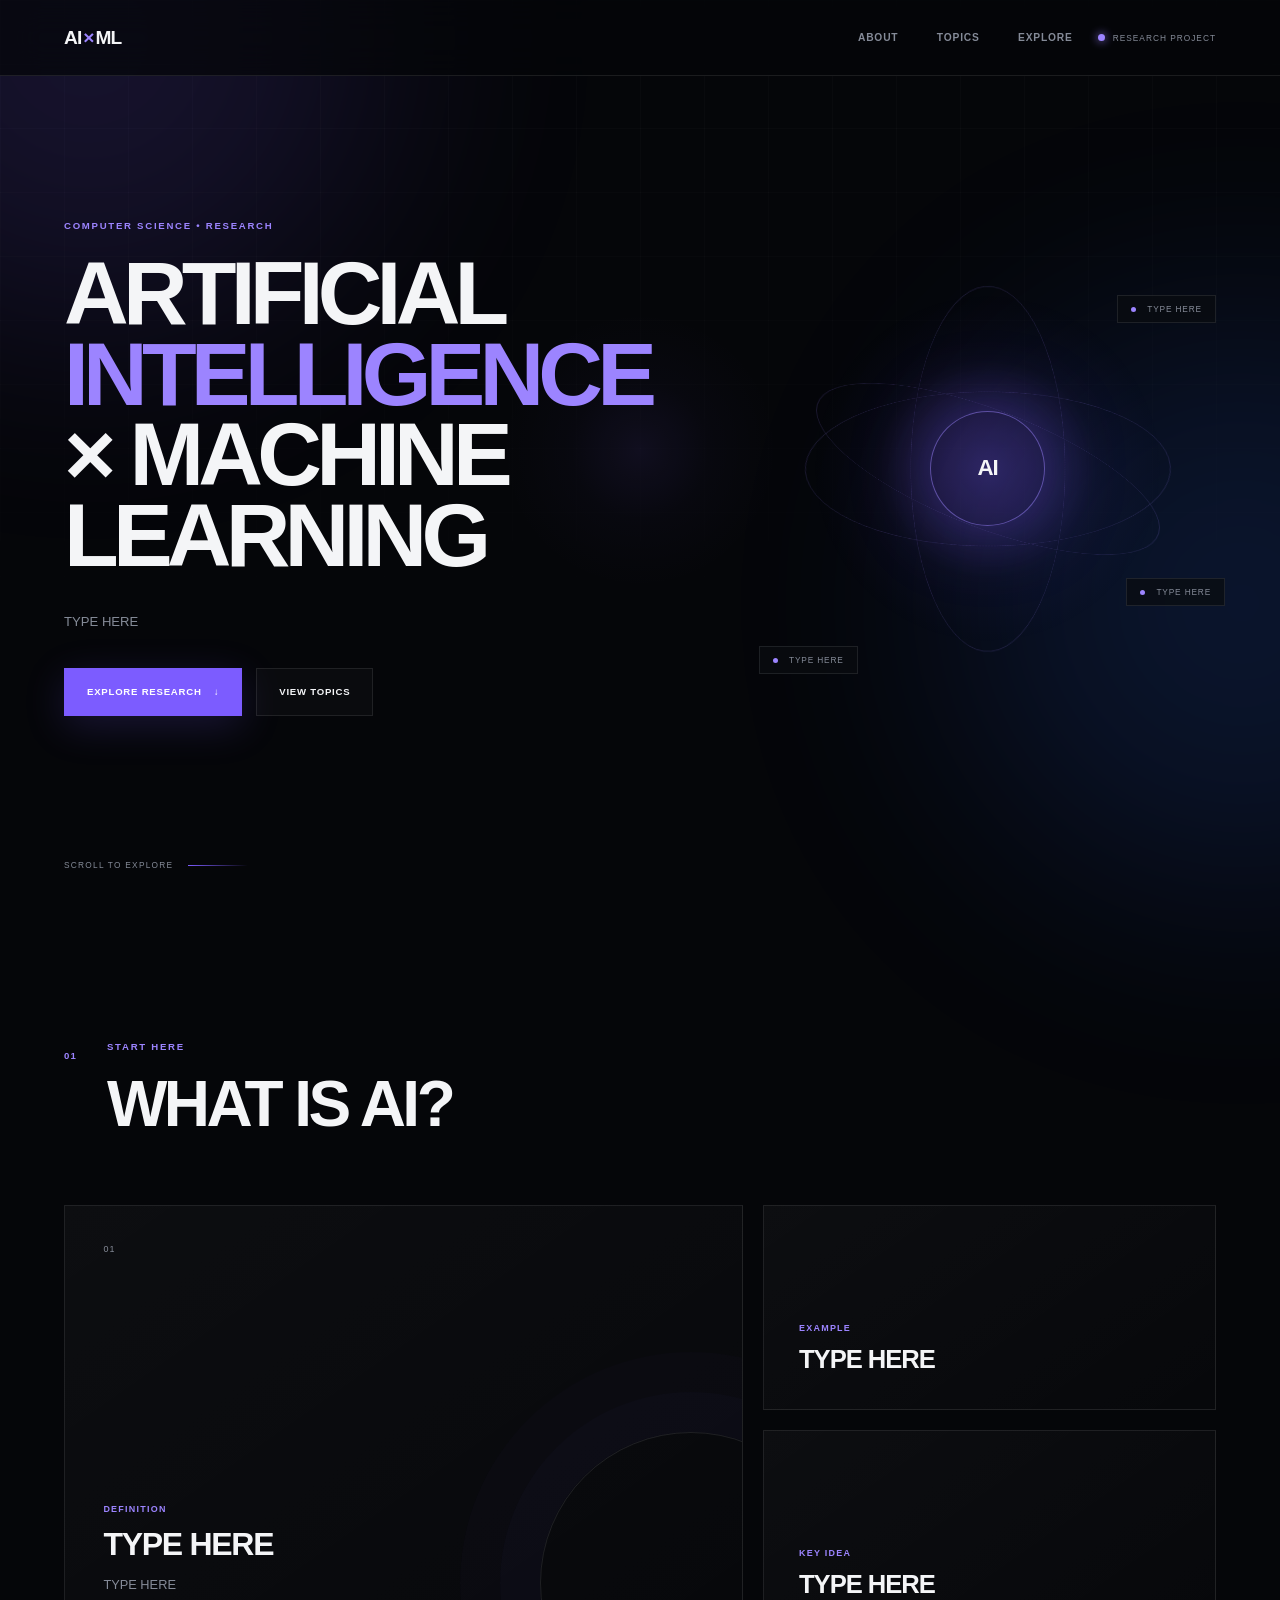
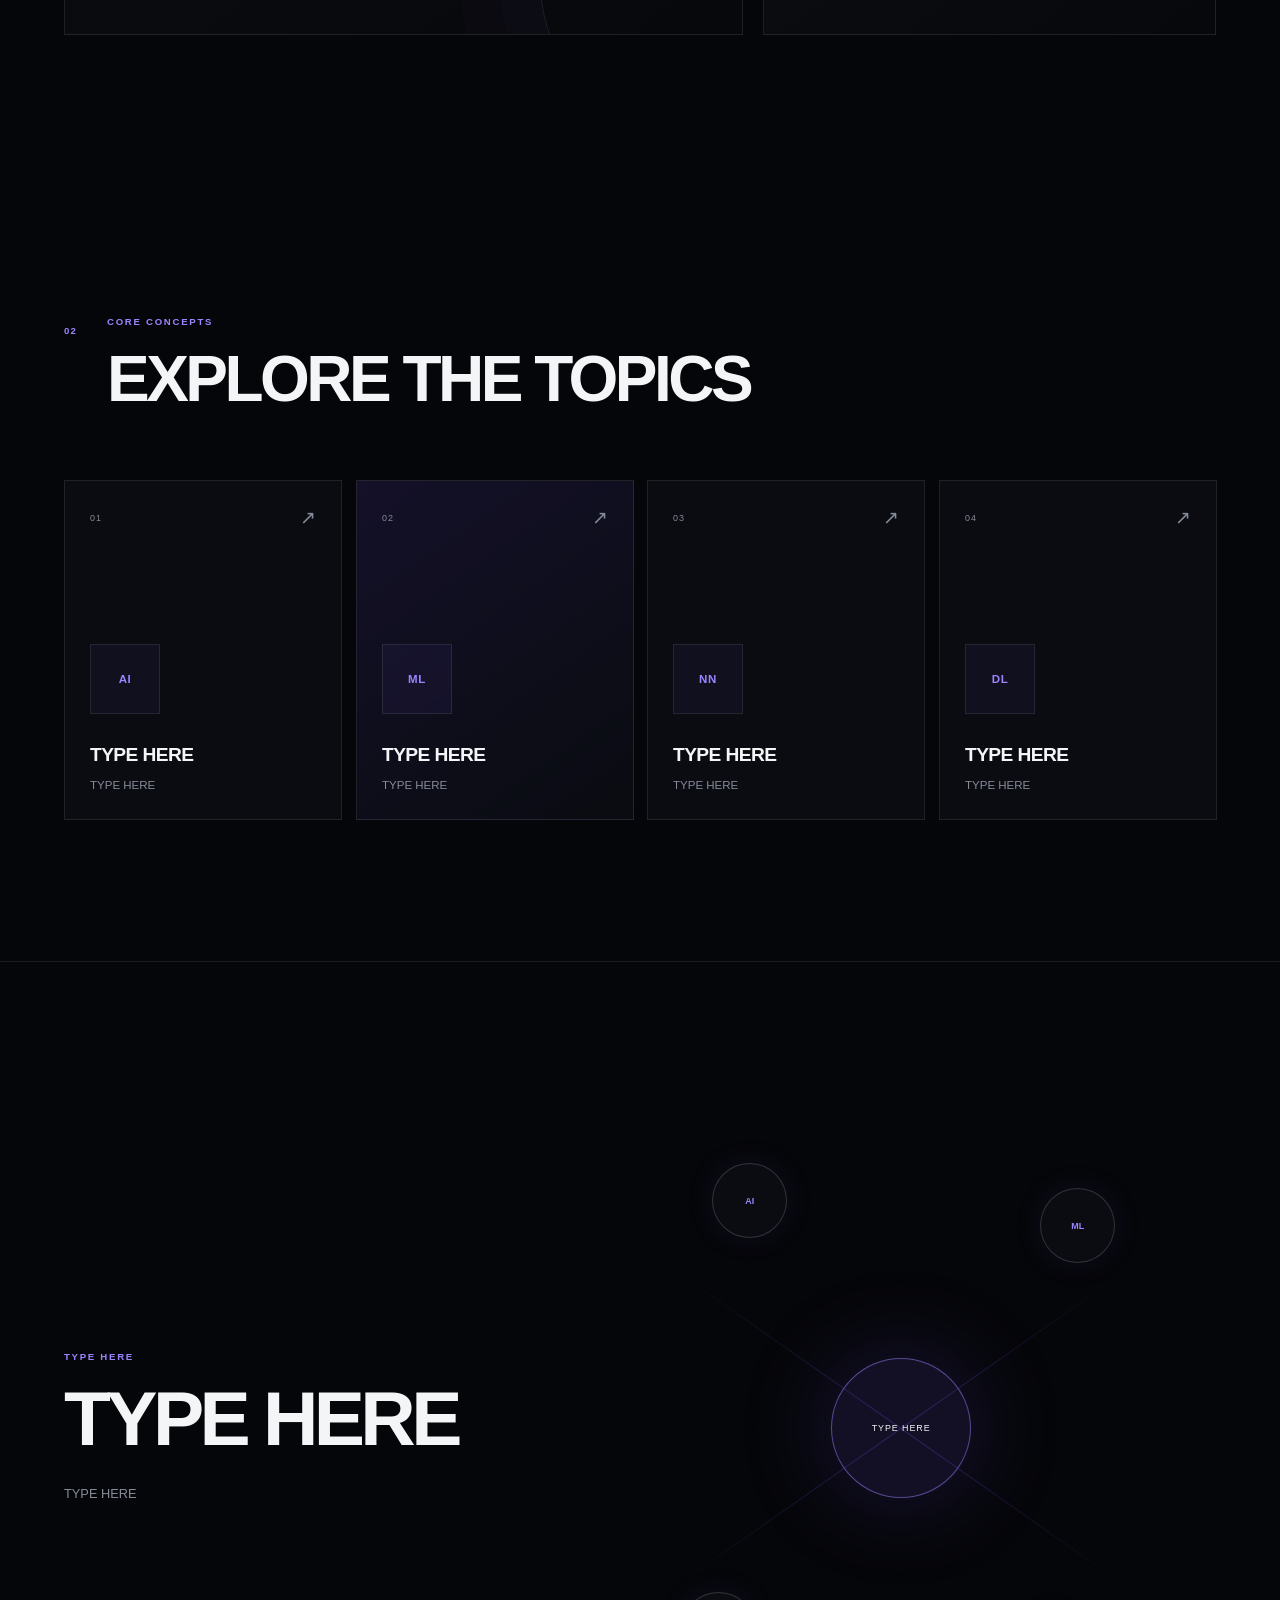
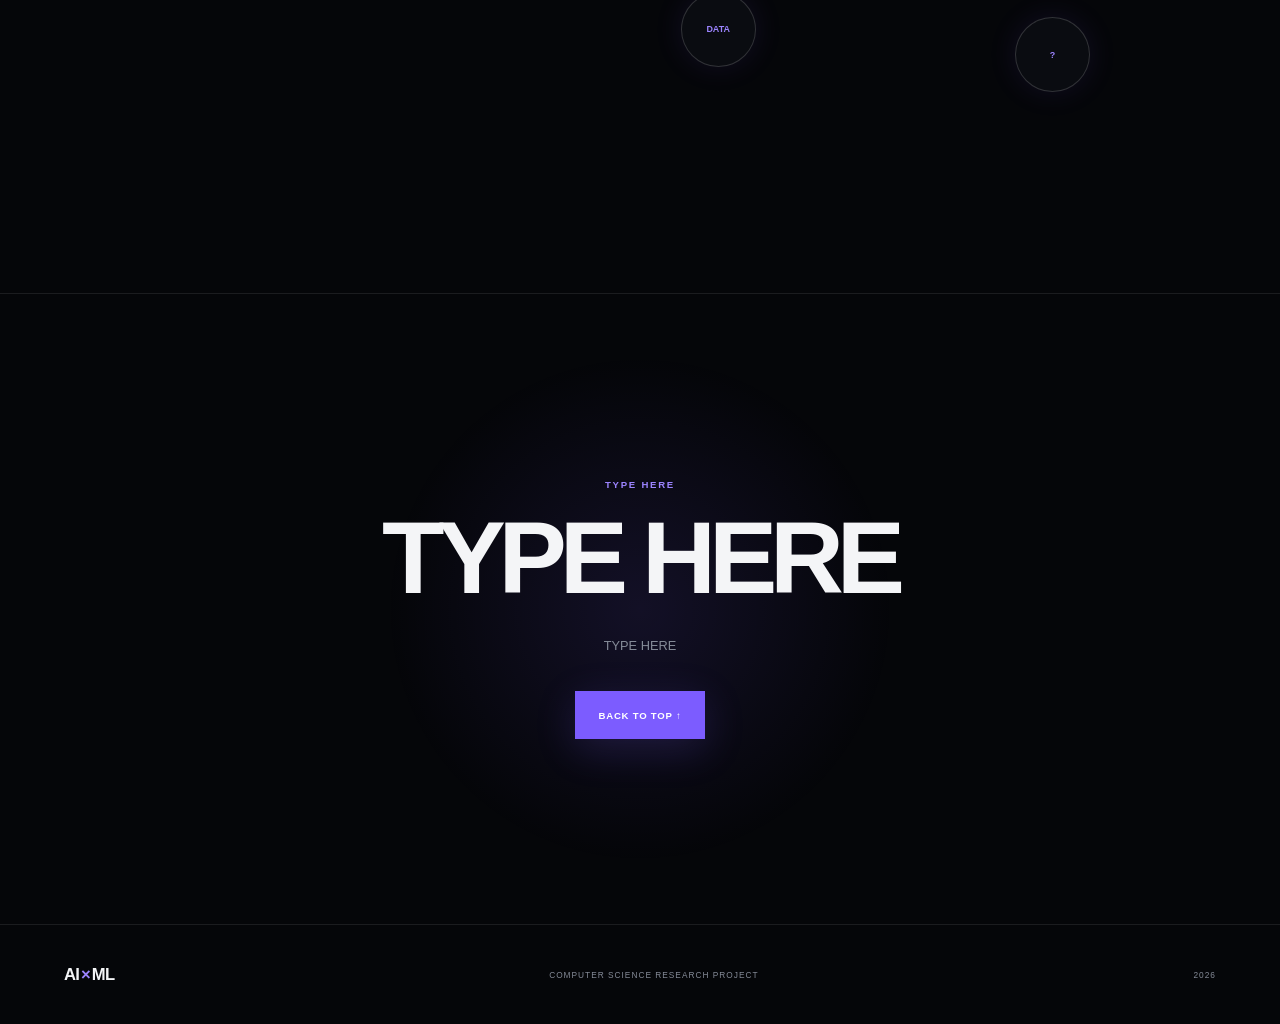
==== index.html @ 5f1a95fa "Initial AI and ML research website" ====
<!DOCTYPE html>
<html lang="en">

<head>

    <meta charset="UTF-8">

    <meta
        name="viewport"
        content="width=device-width, initial-scale=1.0"
    >

    <meta
        name="description"
        content="AI and Machine Learning Research Project"
    >

    <title>AI × Machine Learning</title>

    <link rel="stylesheet" href="css/variables.css">
    <link rel="stylesheet" href="css/base.css">
    <link rel="stylesheet" href="css/layout.css">
    <link rel="stylesheet" href="css/components.css">
    <link rel="stylesheet" href="css/home.css">
    <link rel="stylesheet" href="css/responsive.css">

</head>


<body>

    <!-- =========================
         BACKGROUND
    ========================== -->

    <div class="background-grid"></div>

    <div class="background-glow glow-one"></div>
    <div class="background-glow glow-two"></div>


    <!-- =========================
         NAVIGATION
    ========================== -->

    <header class="navbar">

        <a
            href="#top"
            class="logo"
            aria-label="AI and Machine Learning Research"
        >
            AI<span>×</span>ML
        </a>


        <nav class="nav-links">

            <a href="#about" class="nav-link">
                About
            </a>

            <a href="#topics" class="nav-link">
                Topics
            </a>

            <a href="#explore" class="nav-link">
                Explore
            </a>

        </nav>


        <div class="nav-status">

            <span class="status-dot"></span>

            <span>
                RESEARCH PROJECT
            </span>

        </div>

    </header>



    <main>


        <!-- =========================
             HERO
        ========================== -->

        <section
            class="hero"
            id="top"
        >

            <div class="hero-content">

                <div class="eyebrow">
                    COMPUTER SCIENCE • RESEARCH
                </div>


                <h1>

                    <span>
                        ARTIFICIAL
                    </span>

                    <span class="accent">
                        INTELLIGENCE
                    </span>

                    <span>
                        × MACHINE LEARNING
                    </span>

                </h1>


                <p class="hero-placeholder">
                    TYPE HERE
                </p>


                <div class="hero-actions">

                    <a
                        href="#about"
                        class="button button-primary"
                    >
                        Explore Research
                        <span>↓</span>
                    </a>

                    <a
                        href="#topics"
                        class="button button-secondary"
                    >
                        View Topics
                    </a>

                </div>

            </div>



            <!-- HERO VISUAL -->

            <div class="hero-visual">

                <div class="orb">

                    <div class="orb-ring ring-one"></div>

                    <div class="orb-ring ring-two"></div>

                    <div class="orb-ring ring-three"></div>

                    <div class="orb-core">
                        AI
                    </div>

                </div>


                <div class="floating-label label-one">
                    <span></span>
                    TYPE HERE
                </div>


                <div class="floating-label label-two">
                    <span></span>
                    TYPE HERE
                </div>


                <div class="floating-label label-three">
                    <span></span>
                    TYPE HERE
                </div>

            </div>


            <div class="scroll-indicator">

                <span>
                    SCROLL TO EXPLORE
                </span>

                <div class="scroll-line"></div>

            </div>

        </section>



        <!-- =========================
             ABOUT
        ========================== -->

        <section
            class="section about-section"
            id="about"
        >

            <div class="section-header">

                <div class="section-number">
                    01
                </div>


                <div>

                    <div class="section-eyebrow">
                        START HERE
                    </div>

                    <h2>
                        WHAT IS AI?
                    </h2>

                </div>

            </div>


            <div class="about-grid">

                <div class="large-placeholder-card">

                    <div class="card-number">
                        01
                    </div>


                    <div class="card-content">

                        <div class="card-label">
                            DEFINITION
                        </div>

                        <h3>
                            TYPE HERE
                        </h3>

                        <p>
                            TYPE HERE
                        </p>

                    </div>

                </div>


                <div class="placeholder-stack">

                    <div class="small-placeholder-card">

                        <span class="card-label">
                            EXAMPLE
                        </span>

                        <strong>
                            TYPE HERE
                        </strong>

                    </div>


                    <div class="small-placeholder-card">

                        <span class="card-label">
                            KEY IDEA
                        </span>

                        <strong>
                            TYPE HERE
                        </strong>

                    </div>

                </div>

            </div>

        </section>



        <!-- =========================
             TOPICS
        ========================== -->

        <section
            class="section topics-section"
            id="topics"
        >

            <div class="section-header">

                <div class="section-number">
                    02
                </div>


                <div>

                    <div class="section-eyebrow">
                        CORE CONCEPTS
                    </div>

                    <h2>
                        EXPLORE THE TOPICS
                    </h2>

                </div>

            </div>


            <div class="topic-grid">


                <a
                    href="#"
                    class="topic-card"
                >

                    <div class="topic-top">

                        <span class="topic-number">
                            01
                        </span>

                        <span class="topic-arrow">
                            ↗
                        </span>

                    </div>


                    <div class="topic-icon">
                        AI
                    </div>


                    <h3>
                        TYPE HERE
                    </h3>


                    <p>
                        TYPE HERE
                    </p>

                </a>



                <a
                    href="#"
                    class="topic-card featured"
                >

                    <div class="topic-top">

                        <span class="topic-number">
                            02
                        </span>

                        <span class="topic-arrow">
                            ↗
                        </span>

                    </div>


                    <div class="topic-icon">
                        ML
                    </div>


                    <h3>
                        TYPE HERE
                    </h3>


                    <p>
                        TYPE HERE
                    </p>

                </a>



                <a
                    href="#"
                    class="topic-card"
                >

                    <div class="topic-top">

                        <span class="topic-number">
                            03
                        </span>

                        <span class="topic-arrow">
                            ↗
                        </span>

                    </div>


                    <div class="topic-icon">
                        NN
                    </div>


                    <h3>
                        TYPE HERE
                    </h3>


                    <p>
                        TYPE HERE
                    </p>

                </a>



                <a
                    href="#"
                    class="topic-card"
                >

                    <div class="topic-top">

                        <span class="topic-number">
                            04
                        </span>

                        <span class="topic-arrow">
                            ↗
                        </span>

                    </div>


                    <div class="topic-icon">
                        DL
                    </div>


                    <h3>
                        TYPE HERE
                    </h3>


                    <p>
                        TYPE HERE
                    </p>

                </a>


            </div>

        </section>



        <!-- =========================
             VISUAL SECTION
        ========================== -->

        <section
            class="visual-section"
            id="explore"
        >

            <div class="visual-container">

                <div class="visual-text">

                    <div class="section-eyebrow">
                        TYPE HERE
                    </div>


                    <h2>
                        TYPE HERE
                    </h2>


                    <p>
                        TYPE HERE
                    </p>

                </div>


                <div class="visual-network">

                    <div class="network-line line-a"></div>

                    <div class="network-line line-b"></div>

                    <div class="network-line line-c"></div>

                    <div class="network-line line-d"></div>


                    <div class="network-node node-a">
                        AI
                    </div>


                    <div class="network-node node-b">
                        ML
                    </div>


                    <div class="network-node node-c">
                        DATA
                    </div>


                    <div class="network-node node-d">
                        ?
                    </div>


                    <div class="network-center">

                        <span>
                            TYPE HERE
                        </span>

                    </div>

                </div>

            </div>

        </section>



        <!-- =========================
             FINAL SECTION
        ========================== -->

        <section class="final-section">

            <div class="final-content">

                <div class="section-eyebrow">
                    TYPE HERE
                </div>


                <h2>
                    TYPE HERE
                </h2>


                <p>
                    TYPE HERE
                </p>


                <a
                    href="#top"
                    class="button button-primary"
                >
                    Back to Top ↑
                </a>

            </div>

        </section>


    </main>



    <!-- =========================
         FOOTER
    ========================== -->

    <footer class="footer">

        <div class="footer-logo">
            AI<span>×</span>ML
        </div>


        <div class="footer-text">
            COMPUTER SCIENCE RESEARCH PROJECT
        </div>


        <div class="footer-year">
            2026
        </div>

    </footer>



    <script src="js/script.js"></script>

</body>

</html>
---- css/variables.css ----
/* =========================================
   VARIABLES
========================================= */

:root {

    /* Colors */

    --background: #050609;

    --surface: #0a0c11;

    --surface-light: #10131a;

    --border: rgba(255, 255, 255, 0.09);

    --border-bright: rgba(255, 255, 255, 0.16);

    --text: #f4f5f7;

    --text-muted: #858b98;

    --accent: #7c5cff;

    --accent-light: #9c84ff;


    /* Layout */

    --max-width: 1400px;

    --page-padding:
        clamp(20px, 5vw, 80px);

    --section-padding:
        clamp(90px, 11vw, 170px);
}
---- css/base.css ----
/* =========================================
   RESET
========================================= */

* {
    margin: 0;
    padding: 0;
    box-sizing: border-box;
}


html {
    scroll-behavior: smooth;
}


body {
    min-width: 280px;

    font-family:
        Inter,
        -apple-system,
        BlinkMacSystemFont,
        "Segoe UI",
        sans-serif;

    background: var(--background);

    color: var(--text);

    overflow-x: hidden;

    -webkit-font-smoothing: antialiased;

    text-rendering: optimizeLegibility;
}


a {
    color: inherit;

    text-decoration: none;
}


img,
svg {
    display: block;

    max-width: 100%;
}


button,
a {
    -webkit-tap-highlight-color: transparent;
}
---- css/layout.css ----
/* =========================================
   BACKGROUND
========================================= */

.background-grid {

    position: fixed;

    inset: 0;

    z-index: -5;

    pointer-events: none;

    background-image:
        linear-gradient(
            rgba(255, 255, 255, 0.025) 1px,
            transparent 1px
        ),
        linear-gradient(
            90deg,
            rgba(255, 255, 255, 0.025) 1px,
            transparent 1px
        );

    background-size:
        clamp(45px, 5vw, 70px)
        clamp(45px, 5vw, 70px);

    mask-image:
        linear-gradient(
            to bottom,
            black 0%,
            transparent 80%
        );
}


.background-glow {

    position: fixed;

    width:
        clamp(300px, 45vw, 650px);

    height:
        clamp(300px, 45vw, 650px);

    border-radius: 50%;

    filter:
        blur(
            clamp(80px, 10vw, 140px)
        );

    opacity: 0.15;

    pointer-events: none;

    z-index: -4;
}


.glow-one {

    top: -250px;

    left: -200px;

    background: var(--accent);
}


.glow-two {

    right: -250px;

    top: 35%;

    background: #2d6cff;
}



/* =========================================
   NAVIGATION
========================================= */

.navbar {

    position: fixed;

    top: 0;

    left: 0;

    right: 0;

    min-height: 76px;

    padding:
        12px var(--page-padding);

    display: flex;

    align-items: center;

    gap: 25px;

    z-index: 100;

    border-bottom:
        1px solid var(--border);

    background:
        rgba(5, 6, 9, 0.72);

    backdrop-filter: blur(18px);

    -webkit-backdrop-filter: blur(18px);
}


.logo {

    flex-shrink: 0;

    font-size:
        clamp(1rem, 1.5vw, 1.25rem);

    font-weight: 800;

    letter-spacing: -0.05em;
}


.logo span {

    color: var(--accent-light);

    margin: 0 2px;
}


.nav-links {

    display: flex;

    align-items: center;

    gap:
        clamp(18px, 3vw, 40px);

    margin-left: auto;
}


.nav-status {

    flex-shrink: 0;

    display: flex;

    align-items: center;

    gap: 8px;

    color: var(--text-muted);

    font-size:
        clamp(0.48rem, 0.65vw, 0.65rem);

    letter-spacing: 0.12em;

    white-space: nowrap;
}


.status-dot {

    width: 7px;

    height: 7px;

    flex-shrink: 0;

    border-radius: 50%;

    background: var(--accent-light);

    box-shadow:
        0 0 10px var(--accent-light);
}



/* =========================================
   GENERAL SECTIONS
========================================= */

.section {

    width: min(
        100%,
        var(--max-width)
    );

    margin: 0 auto;

    padding:
        var(--section-padding)
        var(--page-padding);
}


.section-header {

    display: flex;

    align-items: flex-start;

    gap:
        clamp(18px, 2.5vw, 30px);

    margin-bottom:
        clamp(45px, 6vw, 70px);
}


.section-number {

    flex-shrink: 0;

    color: var(--accent-light);

    font-size:
        clamp(0.55rem, 0.75vw, 0.7rem);

    font-weight: 700;

    letter-spacing: 0.12em;

    padding-top: 9px;
}



/* =========================================
   ABOUT LAYOUT
========================================= */

.about-grid {

    display: grid;

    grid-template-columns:
        minmax(0, 1.5fr)
        minmax(0, 1fr);

    gap: 20px;
}


.placeholder-stack {

    display: flex;

    flex-direction: column;

    gap: 20px;
}



/* =========================================
   TOPIC GRID
========================================= */

.topic-grid {

    display: grid;

    grid-template-columns:
        repeat(
            auto-fit,
            minmax(
                min(100%, 240px),
                1fr
            )
        );

    gap: 14px;
}



/* =========================================
   VISUAL SECTION LAYOUT
========================================= */

.visual-section {

    padding:
        var(--section-padding)
        var(--page-padding);

    border-top:
        1px solid var(--border);

    border-bottom:
        1px solid var(--border);

    overflow: hidden;
}


.visual-container {

    width: min(
        100%,
        var(--max-width)
    );

    min-height:
        clamp(500px, 55vw, 650px);

    margin: 0 auto;

    display: grid;

    grid-template-columns:
        minmax(0, 0.8fr)
        minmax(0, 1.2fr);

    align-items: center;

    gap:
        clamp(50px, 8vw, 120px);
}


.visual-network {

    position: relative;

    width: min(
        100%,
        650px
    );

    aspect-ratio: 1 / 1;

    margin: auto;
}



/* =========================================
   FOOTER
========================================= */

.footer {

    min-height: 100px;

    padding:
        30px var(--page-padding);

    border-top:
        1px solid var(--border);

    display: flex;

    align-items: center;

    justify-content: space-between;

    gap: 20px;
}
---- css/components.css ----
/* =========================================
   NAVIGATION LINKS
========================================= */

.nav-link {

    position: relative;

    padding: 10px 0;

    color: var(--text-muted);

    font-size:
        clamp(0.62rem, 0.8vw, 0.78rem);

    font-weight: 600;

    letter-spacing: 0.08em;

    text-transform: uppercase;

    white-space: nowrap;

    transition:
        color 0.25s ease;
}


.nav-link::after {

    content: "";

    position: absolute;

    left: 0;

    bottom: 2px;

    width: 0;

    height: 1px;

    background: var(--accent-light);

    transition:
        width 0.25s ease;
}


.nav-link:hover {

    color: var(--text);
}


.nav-link:hover::after {

    width: 100%;
}



/* =========================================
   BUTTONS
========================================= */

.button {

    min-height: 48px;

    display: inline-flex;

    align-items: center;

    justify-content: center;

    gap: 12px;

    padding:
        10px
        clamp(16px, 2vw, 22px);

    border:
        1px solid var(--border);

    font-size:
        clamp(0.6rem, 0.75vw, 0.72rem);

    font-weight: 700;

    letter-spacing: 0.08em;

    text-transform: uppercase;

    transition:
        transform 0.25s ease,
        border-color 0.25s ease,
        background 0.25s ease;
}


.button:hover {

    transform: translateY(-3px);

    border-color:
        var(--border-bright);
}


.button-primary {

    background: var(--accent);

    border-color: var(--accent);

    color: white;

    box-shadow:
        0 10px 40px
        rgba(124, 92, 255, 0.18);
}


.button-primary:hover {

    background: var(--accent-light);

    border-color: var(--accent-light);
}


.button-secondary {

    background:
        rgba(255, 255, 255, 0.025);

    color: var(--text);
}



/* =========================================
   SECTION HEADERS
========================================= */

.eyebrow,
.section-eyebrow {

    color: var(--accent-light);

    font-size:
        clamp(0.52rem, 0.75vw, 0.68rem);

    font-weight: 700;

    letter-spacing: 0.18em;

    text-transform: uppercase;

    margin-bottom:
        clamp(16px, 2vw, 22px);
}


.section-header h2 {

    font-size:
        clamp(
            2.1rem,
            5vw,
            5rem
        );

    line-height: 0.95;

    letter-spacing: -0.055em;

    overflow-wrap: anywhere;
}



/* =========================================
   ABOUT CARDS
========================================= */

.large-placeholder-card,
.small-placeholder-card {

    position: relative;

    border:
        1px solid var(--border);

    background:
        linear-gradient(
            145deg,
            rgba(255, 255, 255, 0.035),
            rgba(255, 255, 255, 0.012)
        );

    overflow: hidden;
}


.large-placeholder-card {

    min-height:
        clamp(350px, 35vw, 430px);

    padding:
        clamp(25px, 3vw, 40px);
}


.large-placeholder-card::before {

    content: "";

    position: absolute;

    width:
        clamp(200px, 25vw, 300px);

    height:
        clamp(200px, 25vw, 300px);

    right: -100px;

    bottom: -100px;

    border-radius: 50%;

    border:
        1px solid var(--border);

    box-shadow:
        0 0 0 40px
        rgba(124, 92, 255, 0.02),

        0 0 0 80px
        rgba(124, 92, 255, 0.015);
}


.card-number {

    color: var(--text-muted);

    font-size:
        clamp(0.55rem, 0.7vw, 0.65rem);

    letter-spacing: 0.12em;
}


.card-content {

    position: absolute;

    left:
        clamp(25px, 3vw, 40px);

    right:
        clamp(25px, 3vw, 40px);

    bottom:
        clamp(25px, 3vw, 40px);

    max-width: 500px;
}


.card-label {

    display: block;

    color: var(--accent-light);

    font-size:
        clamp(0.52rem, 0.7vw, 0.62rem);

    font-weight: 700;

    letter-spacing: 0.14em;

    margin-bottom: 12px;
}


.card-content h3 {

    font-size:
        clamp(1.7rem, 2.5vw, 2.3rem);

    letter-spacing: -0.04em;

    margin-bottom: 12px;

    overflow-wrap: anywhere;
}


.card-content p {

    color: var(--text-muted);

    line-height: 1.6;

    font-size:
        clamp(0.8rem, 1vw, 1rem);
}


.small-placeholder-card {

    flex: 1;

    min-height: 170px;

    padding:
        clamp(25px, 3vw, 35px);

    display: flex;

    flex-direction: column;

    justify-content: flex-end;

    transition:
        transform 0.3s ease,
        border-color 0.3s ease;
}


.small-placeholder-card:hover {

    transform: translateX(6px);

    border-color:
        rgba(156, 132, 255, 0.35);
}


.small-placeholder-card strong {

    font-size:
        clamp(1.35rem, 2vw, 1.7rem);

    letter-spacing: -0.04em;

    overflow-wrap: anywhere;
}



/* =========================================
   TOPIC CARDS
========================================= */

.topic-card {

    position: relative;

    min-height:
        clamp(280px, 30vw, 340px);

    padding:
        clamp(20px, 2vw, 25px);

    display: flex;

    flex-direction: column;

    border:
        1px solid var(--border);

    background: var(--surface);

    overflow: hidden;

    transition:
        transform 0.35s ease,
        border-color 0.35s ease,
        background 0.35s ease;
}


.topic-card:hover {

    transform: translateY(-8px);

    border-color:
        rgba(156, 132, 255, 0.4);

    background: var(--surface-light);
}


.topic-card.featured {

    background:
        linear-gradient(
            145deg,
            rgba(124, 92, 255, 0.13),
            rgba(10, 12, 17, 1)
        );
}


.topic-top {

    display: flex;

    align-items: center;

    justify-content: space-between;
}


.topic-number {

    color: var(--text-muted);

    font-size:
        clamp(0.52rem, 0.7vw, 0.62rem);

    letter-spacing: 0.1em;
}


.topic-arrow {

    font-size: 1.2rem;

    color: var(--text-muted);

    transition:
        transform 0.3s ease,
        color 0.3s ease;
}


.topic-card:hover .topic-arrow {

    transform:
        translate(4px, -4px);

    color: var(--accent-light);
}


.topic-icon {

    margin-top: auto;

    margin-bottom: 30px;

    width:
        clamp(60px, 6vw, 70px);

    height:
        clamp(60px, 6vw, 70px);

    display: flex;

    align-items: center;

    justify-content: center;

    border:
        1px solid var(--border);

    color: var(--accent-light);

    font-size:
        clamp(0.7rem, 0.9vw, 0.8rem);

    font-weight: 800;

    letter-spacing: 0.05em;

    background:
        rgba(124, 92, 255, 0.06);
}


.topic-card h3 {

    font-size:
        clamp(1.15rem, 1.5vw, 1.35rem);

    letter-spacing: -0.03em;

    margin-bottom: 10px;

    overflow-wrap: anywhere;
}


.topic-card p {

    color: var(--text-muted);

    font-size:
        clamp(0.72rem, 0.9vw, 0.82rem);

    line-height: 1.6;
}



/* =========================================
   FLOATING LABELS
========================================= */

.floating-label {

    position: absolute;

    max-width: 45%;

    padding:
        8px
        clamp(9px, 1.3vw, 13px);

    border:
        1px solid var(--border);

    background:
        rgba(10, 12, 17, 0.75);

    backdrop-filter: blur(10px);

    -webkit-backdrop-filter: blur(10px);

    color: var(--text-muted);

    font-size:
        clamp(0.42rem, 0.65vw, 0.6rem);

    letter-spacing: 0.1em;

    white-space: nowrap;

    overflow: hidden;

    text-overflow: ellipsis;
}


.floating-label span {

    display: inline-block;

    width: 5px;

    height: 5px;

    margin-right: 8px;

    border-radius: 50%;

    background: var(--accent-light);
}



/* =========================================
   FOOTER COMPONENTS
========================================= */

.footer-logo {

    flex-shrink: 0;

    font-size:
        clamp(0.95rem, 1.3vw, 1.1rem);

    font-weight: 800;

    letter-spacing: -0.05em;
}


.footer-logo span {

    color: var(--accent-light);

    margin: 0 2px;
}


.footer-text,
.footer-year {

    color: var(--text-muted);

    font-size:
        clamp(0.48rem, 0.65vw, 0.6rem);

    letter-spacing: 0.12em;
}

/* =========================================
   INTERACTIVE CARD GLOW
========================================= */

.topic-card::after,
.small-placeholder-card::after,
.large-placeholder-card::after {

    content: "";

    position: absolute;

    width: 180px;

    height: 180px;

    left: var(--mouse-x, 50%);

    top: var(--mouse-y, 50%);

    transform:
        translate(-50%, -50%);

    border-radius: 50%;

    background:
        radial-gradient(
            circle,
            rgba(124, 92, 255, 0.13),
            transparent 70%
        );

    pointer-events: none;

    opacity: 0;

    transition:
        opacity 0.3s ease;
}


.topic-card:hover::after,
.small-placeholder-card:hover::after,
.large-placeholder-card:hover::after {

    opacity: 1;
}



/* =========================================
   BUTTON RIPPLE
========================================= */

.button {

    position: relative;

    overflow: hidden;
}


.button-ripple {

    position: absolute;

    width: 10px;

    height: 10px;

    border-radius: 50%;

    background:
        rgba(255, 255, 255, 0.35);

    transform:
        translate(-50%, -50%)
        scale(0);

    pointer-events: none;

    animation:
        button-ripple-animation
        0.6s
        ease-out
        forwards;
}


@keyframes button-ripple-animation {

    to {

        transform:
            translate(-50%, -50%)
            scale(25);

        opacity: 0;
    }

}



/* =========================================
   NAVBAR SCROLL STATE
========================================= */

.navbar {

    transition:
        transform 0.35s ease,
        background 0.35s ease,
        border-color 0.35s ease,
        box-shadow 0.35s ease;
}


.navbar-scrolled {

    background:
        rgba(5, 6, 9, 0.9);

    border-color:
        rgba(156, 132, 255, 0.14);

    box-shadow:
        0 10px 40px
        rgba(0, 0, 0, 0.2);
}


.navbar-hidden {

    transform:
        translateY(-100%);
}



/* =========================================
   NETWORK NODE PULSE
========================================= */

.network-node {

    animation:
        network-node-pulse
        4s
        ease-in-out
        infinite;

    animation-delay:
        var(--node-delay, 0ms);
}


@keyframes network-node-pulse {

    0%,
    100% {

        box-shadow:
            0 0 30px
            rgba(124, 92, 255, 0.08);

        border-color:
            var(--border-bright);
    }

    50% {

        box-shadow:
            0 0 45px
            rgba(124, 92, 255, 0.25);

        border-color:
            rgba(156, 132, 255, 0.35);
    }

}



/* =========================================
   CARD TRANSITION
========================================= */

.topic-card,
.small-placeholder-card,
.large-placeholder-card {

    will-change:
        transform;

    transition:
        transform 0.25s ease,
        border-color 0.35s ease,
        background 0.35s ease;
}

/* =========================================
   CURSOR GLOW
========================================= */

.cursor-glow {

    position: fixed;

    top: 0;
    left: 0;

    width: 280px;
    height: 280px;

    margin:
        -140px 0 0 -140px;

    border-radius: 50%;

    background:
        radial-gradient(
            circle,
            rgba(124, 92, 255, 0.09),
            rgba(124, 92, 255, 0.025) 35%,
            transparent 70%
        );

    pointer-events: none;

    z-index: 1;

    mix-blend-mode: screen;

    will-change:
        transform;
}
---- css/home.css ----
/* =========================================
   HERO
========================================= */

.hero {

    position: relative;

    width: min(
        100%,
        var(--max-width)
    );

    min-height: 100svh;

    margin: 0 auto;

    padding:
        clamp(125px, 14vh, 170px)
        var(--page-padding)
        clamp(90px, 10vh, 130px);

    display: grid;

    grid-template-columns:
        minmax(0, 1.15fr)
        minmax(260px, 0.85fr);

    align-items: center;

    gap:
        clamp(40px, 6vw, 100px);
}


.hero-content {

    min-width: 0;

    z-index: 2;
}


.hero h1 {

    display: flex;

    flex-direction: column;

    font-size:
        clamp(
            2.8rem,
            7vw,
            7.5rem
        );

    line-height: 0.9;

    letter-spacing: -0.065em;

    font-weight: 800;

    overflow-wrap: anywhere;
}


.hero h1 span {

    display: block;
}


.hero h1 .accent {

    color: var(--accent-light);
}


.hero-placeholder {

    max-width: 540px;

    margin-top:
        clamp(25px, 3vw, 35px);

    color: var(--text-muted);

    line-height: 1.7;

    font-size:
        clamp(0.82rem, 1vw, 1rem);
}


.hero-actions {

    display: flex;

    flex-wrap: wrap;

    gap: 14px;

    margin-top:
        clamp(25px, 3vw, 35px);
}



/* =========================================
   HERO VISUAL
========================================= */

.hero-visual {

    position: relative;

    width: min(
        100%,
        540px
    );

    aspect-ratio: 1 / 1;

    justify-self: center;

    min-width: 0;
}


.orb {

    position: absolute;

    inset: 10%;

    display: flex;

    align-items: center;

    justify-content: center;

    border-radius: 50%;

    background:
        radial-gradient(
            circle at center,
            rgba(124, 92, 255, 0.28),
            rgba(124, 92, 255, 0.04) 42%,
            transparent 68%
        );
}


.orb-core {

    width:
        clamp(75px, 10vw, 115px);

    height:
        clamp(75px, 10vw, 115px);

    display: flex;

    align-items: center;

    justify-content: center;

    border-radius: 50%;

    border:
        1px solid
        rgba(156, 132, 255, 0.5);

    background:
        rgba(124, 92, 255, 0.08);

    box-shadow:
        0 0 80px
        rgba(124, 92, 255, 0.35);

    font-size:
        clamp(1rem, 2vw, 1.4rem);

    font-weight: 800;

    letter-spacing: -0.05em;
}


.orb-ring {

    position: absolute;

    inset: 0;

    border-radius: 50%;

    border:
        1px solid
        rgba(156, 132, 255, 0.16);
}


.ring-one {

    transform:
        rotateX(65deg)
        rotateZ(20deg);

    animation:
        rotate-orbit-one
        12s
        linear
        infinite;
}


.ring-two {

    transform:
        rotateY(65deg)
        rotateZ(-25deg);

    animation:
        rotate-orbit-two
        16s
        linear
        infinite;
}


.ring-three {

    transform:
        rotateX(70deg)
        rotateY(20deg);

    animation:
        rotate-orbit-one
        20s
        linear
        infinite reverse;
}


@keyframes rotate-orbit-one {

    from {

        transform:
            rotateX(65deg)
            rotateZ(0deg);
    }

    to {

        transform:
            rotateX(65deg)
            rotateZ(360deg);
    }
}


@keyframes rotate-orbit-two {

    from {

        transform:
            rotateY(65deg)
            rotateZ(0deg);
    }

    to {

        transform:
            rotateY(65deg)
            rotateZ(360deg);
    }
}



/* =========================================
   FLOATING LABEL POSITIONS
========================================= */

.label-one {

    top: 12%;

    right: 0;
}


.label-two {

    bottom: 20%;

    right: -2%;
}


.label-three {

    left: 0;

    bottom: 5%;
}



/* =========================================
   SCROLL INDICATOR
========================================= */

.scroll-indicator {

    position: absolute;

    bottom: 30px;

    left: var(--page-padding);

    display: flex;

    align-items: center;

    gap: 15px;

    color: var(--text-muted);

    font-size:
        clamp(0.45rem, 0.65vw, 0.58rem);

    letter-spacing: 0.15em;
}


.scroll-line {

    width:
        clamp(40px, 5vw, 60px);

    height: 1px;

    background:
        linear-gradient(
            90deg,
            var(--accent),
            transparent
        );
}



/* =========================================
   VISUAL NETWORK
========================================= */

.network-center {

    position: absolute;

    top: 50%;

    left: 50%;

    transform:
        translate(-50%, -50%);

    width:
        clamp(105px, 12vw, 140px);

    height:
        clamp(105px, 12vw, 140px);

    display: flex;

    align-items: center;

    justify-content: center;

    border-radius: 50%;

    border:
        1px solid
        rgba(156, 132, 255, 0.5);

    background:
        rgba(124, 92, 255, 0.12);

    box-shadow:
        0 0 100px
        rgba(124, 92, 255, 0.2);

    text-align: center;

    font-size:
        clamp(0.5rem, 0.7vw, 0.65rem);

    letter-spacing: 0.1em;
}


.network-node {

    position: absolute;

    width:
        clamp(60px, 7vw, 75px);

    height:
        clamp(60px, 7vw, 75px);

    display: flex;

    align-items: center;

    justify-content: center;

    border-radius: 50%;

    border:
        1px solid var(--border-bright);

    background: var(--surface);

    color: var(--accent-light);

    font-size:
        clamp(0.52rem, 0.7vw, 0.65rem);

    font-weight: 800;

    z-index: 2;

    box-shadow:
        0 0 30px
        rgba(124, 92, 255, 0.1);
}


.node-a {

    top: 8%;

    left: 20%;
}


.node-b {

    top: 12%;

    right: 16%;
}


.node-c {

    bottom: 12%;

    left: 15%;
}


.node-d {

    bottom: 8%;

    right: 20%;
}


.network-line {

    position: absolute;

    top: 50%;

    left: 50%;

    height: 1px;

    width: 45%;

    transform-origin: left center;

    background:
        linear-gradient(
            90deg,
            rgba(124, 92, 255, 0.5),
            transparent
        );
}


.line-a {

    transform:
        rotate(-145deg);
}


.line-b {

    transform:
        rotate(-35deg);
}


.line-c {

    transform:
        rotate(145deg);
}


.line-d {

    transform:
        rotate(35deg);
}



/* =========================================
   VISUAL TEXT
========================================= */

.visual-text h2 {

    font-size:
        clamp(
            2.8rem,
            6vw,
            6rem
        );

    line-height: 0.9;

    letter-spacing: -0.06em;

    margin-bottom: 30px;

    overflow-wrap: anywhere;
}


.visual-text p {

    max-width: 450px;

    color: var(--text-muted);

    line-height: 1.7;

    font-size:
        clamp(0.8rem, 1vw, 1rem);
}



/* =========================================
   FINAL SECTION
========================================= */

.final-section {

    min-height:
        clamp(500px, 70vh, 800px);

    padding:
        var(--section-padding)
        var(--page-padding);

    display: flex;

    align-items: center;

    justify-content: center;

    text-align: center;
}


.final-content {

    width: min(
        100%,
        800px
    );
}


.final-content h2 {

    font-size:
        clamp(
            3rem,
            8vw,
            8rem
        );

    line-height: 0.9;

    letter-spacing: -0.07em;

    margin-bottom: 30px;

    overflow-wrap: anywhere;
}


.final-content p {

    color: var(--text-muted);

    max-width: 500px;

    margin:
        0 auto 35px;

    line-height: 1.7;

    font-size:
        clamp(0.8rem, 1vw, 1rem);
}

/* =========================================
   HERO ENTRANCE ANIMATION
========================================= */

.hero-content {

    animation:
        hero-content-in
        1s
        cubic-bezier(0.16, 1, 0.3, 1)
        both;
}


.hero-visual {

    animation:
        hero-visual-in
        1.2s
        cubic-bezier(0.16, 1, 0.3, 1)
        0.15s
        both;

    will-change:
        transform;
}


@keyframes hero-content-in {

    from {

        opacity: 0;

        transform:
            translateY(35px);
    }

    to {

        opacity: 1;

        transform:
            translateY(0);
    }

}


@keyframes hero-visual-in {

    from {

        opacity: 0;

        transform:
            scale(0.85)
            translateY(25px);
    }

    to {

        opacity: 1;

        transform:
            scale(1)
            translateY(0);
    }

}



/* =========================================
   ORB AMBIENT PULSE
========================================= */

.orb {

    animation:
        orb-breathe
        5s
        ease-in-out
        infinite;
}


@keyframes orb-breathe {

    0%,
    100% {

        filter:
            brightness(0.9);
    }

    50% {

        filter:
            brightness(1.15);
    }

}



/* =========================================
   ORB CORE
========================================= */

.orb-core {

    animation:
        core-pulse
        3s
        ease-in-out
        infinite;
}


@keyframes core-pulse {

    0%,
    100% {

        box-shadow:
            0 0 70px
            rgba(124, 92, 255, 0.25);
    }

    50% {

        box-shadow:
            0 0 110px
            rgba(124, 92, 255, 0.45);
    }

}



/* =========================================
   FLOATING LABELS
========================================= */

.label-one {

    animation:
        floating-label-one
        5s
        ease-in-out
        infinite;
}


.label-two {

    animation:
        floating-label-two
        6s
        ease-in-out
        infinite;
}


.label-three {

    animation:
        floating-label-three
        5.5s
        ease-in-out
        infinite;
}


@keyframes floating-label-one {

    0%,
    100% {

        transform:
            translateY(0);
    }

    50% {

        transform:
            translateY(-10px);
    }

}


@keyframes floating-label-two {

    0%,
    100% {

        transform:
            translateY(0);
    }

    50% {

        transform:
            translateY(8px);
    }

}


@keyframes floating-label-three {

    0%,
    100% {

        transform:
            translateY(0);
    }

    50% {

        transform:
            translateY(-7px);
    }

}



/* =========================================
   NETWORK CENTER
========================================= */

.network-center {

    animation:
        network-center-pulse
        4s
        ease-in-out
        infinite;
}


@keyframes network-center-pulse {

    0%,
    100% {

        transform:
            translate(-50%, -50%)
            scale(1);
    }

    50% {

        transform:
            translate(-50%, -50%)
            scale(1.05);
    }

}



/* =========================================
   NETWORK LINES
========================================= */

.network-line {

    opacity: 0.5;

    animation:
        network-line-pulse
        3s
        ease-in-out
        infinite;
}


.line-a {

    animation-delay: 0s;
}


.line-b {

    animation-delay: 0.6s;
}


.line-c {

    animation-delay: 1.2s;
}


.line-d {

    animation-delay: 1.8s;
}


@keyframes network-line-pulse {

    0%,
    100% {

        opacity: 0.25;
    }

    50% {

        opacity: 0.75;
    }

}



/* =========================================
   SCROLL REVEAL
========================================= */

.reveal {

    opacity: 0;

    transform:
        translateY(35px);

    transition:
        opacity 0.8s
            cubic-bezier(0.16, 1, 0.3, 1),

        transform 0.8s
            cubic-bezier(0.16, 1, 0.3, 1);

    transition-delay:
        var(--reveal-delay, 0ms);
}


.reveal.revealed {

    opacity: 1;

    transform:
        translateY(0);
}



/* =========================================
   FINAL SECTION GLOW
========================================= */

.final-section {

    position: relative;
}


.final-section::before {

    content: "";

    position: absolute;

    width:
        clamp(250px, 40vw, 600px);

    height:
        clamp(250px, 40vw, 600px);

    top: 50%;

    left: 50%;

    transform:
        translate(-50%, -50%);

    border-radius: 50%;

    background:
        radial-gradient(
            circle,
            rgba(124, 92, 255, 0.12),
            transparent 70%
        );

    pointer-events: none;

    z-index: 0;
}


.final-content {

    position: relative;

    z-index: 1;
}
---- css/responsive.css ----
/* =========================================
   LARGE TABLETS / SMALL LAPTOPS
========================================= */

@media (max-width: 1100px) {

    .navbar {

        gap: 18px;
    }


    .nav-links {

        gap: 20px;
    }


    .hero {

        grid-template-columns:
            minmax(0, 1fr)
            minmax(240px, 0.75fr);

        gap: 40px;
    }


    .visual-container {

        gap: 50px;
    }

}



/* =========================================
   TABLETS
========================================= */

@media (max-width: 850px) {

    .nav-status span:last-child {

        display: none;
    }


    .hero {

        grid-template-columns: 1fr;

        text-align: center;

        justify-items: center;
    }


    .hero-content {

        width: min(
            100%,
            800px
        );
    }


    .hero h1 {

        align-items: center;
    }


    .hero-placeholder {

        margin-left: auto;

        margin-right: auto;
    }


    .hero-actions {

        justify-content: center;
    }


    .hero-visual {

        width:
            min(
                70vw,
                500px
            );
    }


    .scroll-indicator {

        display: none;
    }


    .about-grid {

        grid-template-columns: 1fr;
    }


    .placeholder-stack {

        display: grid;

        grid-template-columns:
            repeat(
                2,
                minmax(0, 1fr)
            );
    }


    .small-placeholder-card {

        min-height: 200px;
    }


    .visual-container {

        grid-template-columns: 1fr;

        text-align: center;
    }


    .visual-text p {

        margin-left: auto;

        margin-right: auto;
    }


    .visual-network {

        width:
            min(
                85vw,
                600px
            );
    }

}



/* =========================================
   MOBILE
========================================= */

@media (max-width: 600px) {

    .navbar {

        min-height: 64px;

        padding:
            10px 20px;
    }


    .nav-links {

        display: none;
    }


    .nav-status {

        margin-left: auto;
    }


    .hero {

        padding:
            110px 20px
            80px;
    }


    .hero h1 {

        font-size:
            clamp(
                2.5rem,
                13vw,
                4.5rem
            );
    }


    .hero-actions {

        width: 100%;

        flex-direction: column;

        align-items: stretch;
    }


    .button {

        width: 100%;

        min-height: 50px;
    }


    .hero-visual {

        width:
            min(
                90vw,
                440px
            );
    }


    .floating-label {

        max-width: 38%;

        padding:
            7px 9px;

        font-size: 0.43rem;
    }


    .label-one {

        right: -2%;
    }


    .label-two {

        right: -3%;
    }


    .section {

        padding:
            90px 20px;
    }


    .section-header {

        gap: 14px;

        margin-bottom: 40px;
    }


    .section-header h2 {

        font-size:
            clamp(
                2rem,
                10vw,
                3.5rem
            );
    }


    .about-grid {

        gap: 14px;
    }


    .large-placeholder-card {

        min-height: 360px;
    }


    .placeholder-stack {

        grid-template-columns: 1fr;

        gap: 14px;
    }


    .small-placeholder-card {

        min-height: 180px;
    }


    .topic-grid {

        grid-template-columns: 1fr;

        gap: 12px;
    }


    .topic-card {

        min-height: 270px;
    }


    .visual-section {

        padding:
            90px 20px;
    }


    .visual-container {

        min-height: auto;
    }


    .visual-network {

        width:
            min(
                90vw,
                500px
            );
    }


    .network-node {

        width: 58px;

        height: 58px;
    }


    .network-center {

        width: 105px;

        height: 105px;
    }


    .final-section {

        min-height: 500px;

        padding:
            100px 20px;
    }


    .footer {

        min-height: 150px;

        flex-direction: column;

        justify-content: center;

        text-align: center;

        gap: 14px;
    }

}



/* =========================================
   VERY SMALL PHONES
========================================= */

@media (max-width: 380px) {

    .hero {

        padding-left: 16px;

        padding-right: 16px;
    }


    .section {

        padding-left: 16px;

        padding-right: 16px;
    }


    .visual-section {

        padding-left: 16px;

        padding-right: 16px;
    }


    .final-section {

        padding-left: 16px;

        padding-right: 16px;
    }


    .hero h1 {

        font-size: 2.35rem;
    }


    .floating-label {

        display: none;
    }


    .network-node {

        width: 50px;

        height: 50px;
    }


    .network-center {

        width: 90px;

        height: 90px;
    }

}



/* =========================================
   LANDSCAPE PHONES
========================================= */

@media (max-height: 550px) and (orientation: landscape) {

    .hero {

        min-height: auto;

        padding-top: 110px;

        padding-bottom: 100px;
    }


    .hero-visual {

        width:
            min(
                45vw,
                350px
            );
    }


    .scroll-indicator {

        display: none;
    }

}



/* =========================================
   REDUCED MOTION
========================================= */

@media (prefers-reduced-motion: reduce) {

    html {

        scroll-behavior: auto;
    }


    *,
    *::before,
    *::after {

        animation-duration: 0.01ms !important;

        animation-iteration-count: 1 !important;

        transition-duration: 0.01ms !important;

        scroll-behavior: auto !important;
    }

}

/* =========================================
   TOUCH DEVICES
========================================= */

@media (pointer: coarse) {

    .topic-card:hover,
    .small-placeholder-card:hover,
    .large-placeholder-card:hover {

        transform: none;
    }


    .topic-card::after,
    .small-placeholder-card::after,
    .large-placeholder-card::after {

        display: none;
    }


    .button:hover {

        transform: none;
    }

}



/* =========================================
   REDUCED MOTION
========================================= */

@media (prefers-reduced-motion: reduce) {

    .hero-content,
    .hero-visual,
    .orb,
    .orb-core,
    .floating-label,
    .network-node,
    .network-center,
    .network-line,
    .reveal {

        animation: none !important;

        transition: none !important;
    }


    .reveal {

        opacity: 1;

        transform: none;
    }


    .navbar {

        transition: none;
    }

}
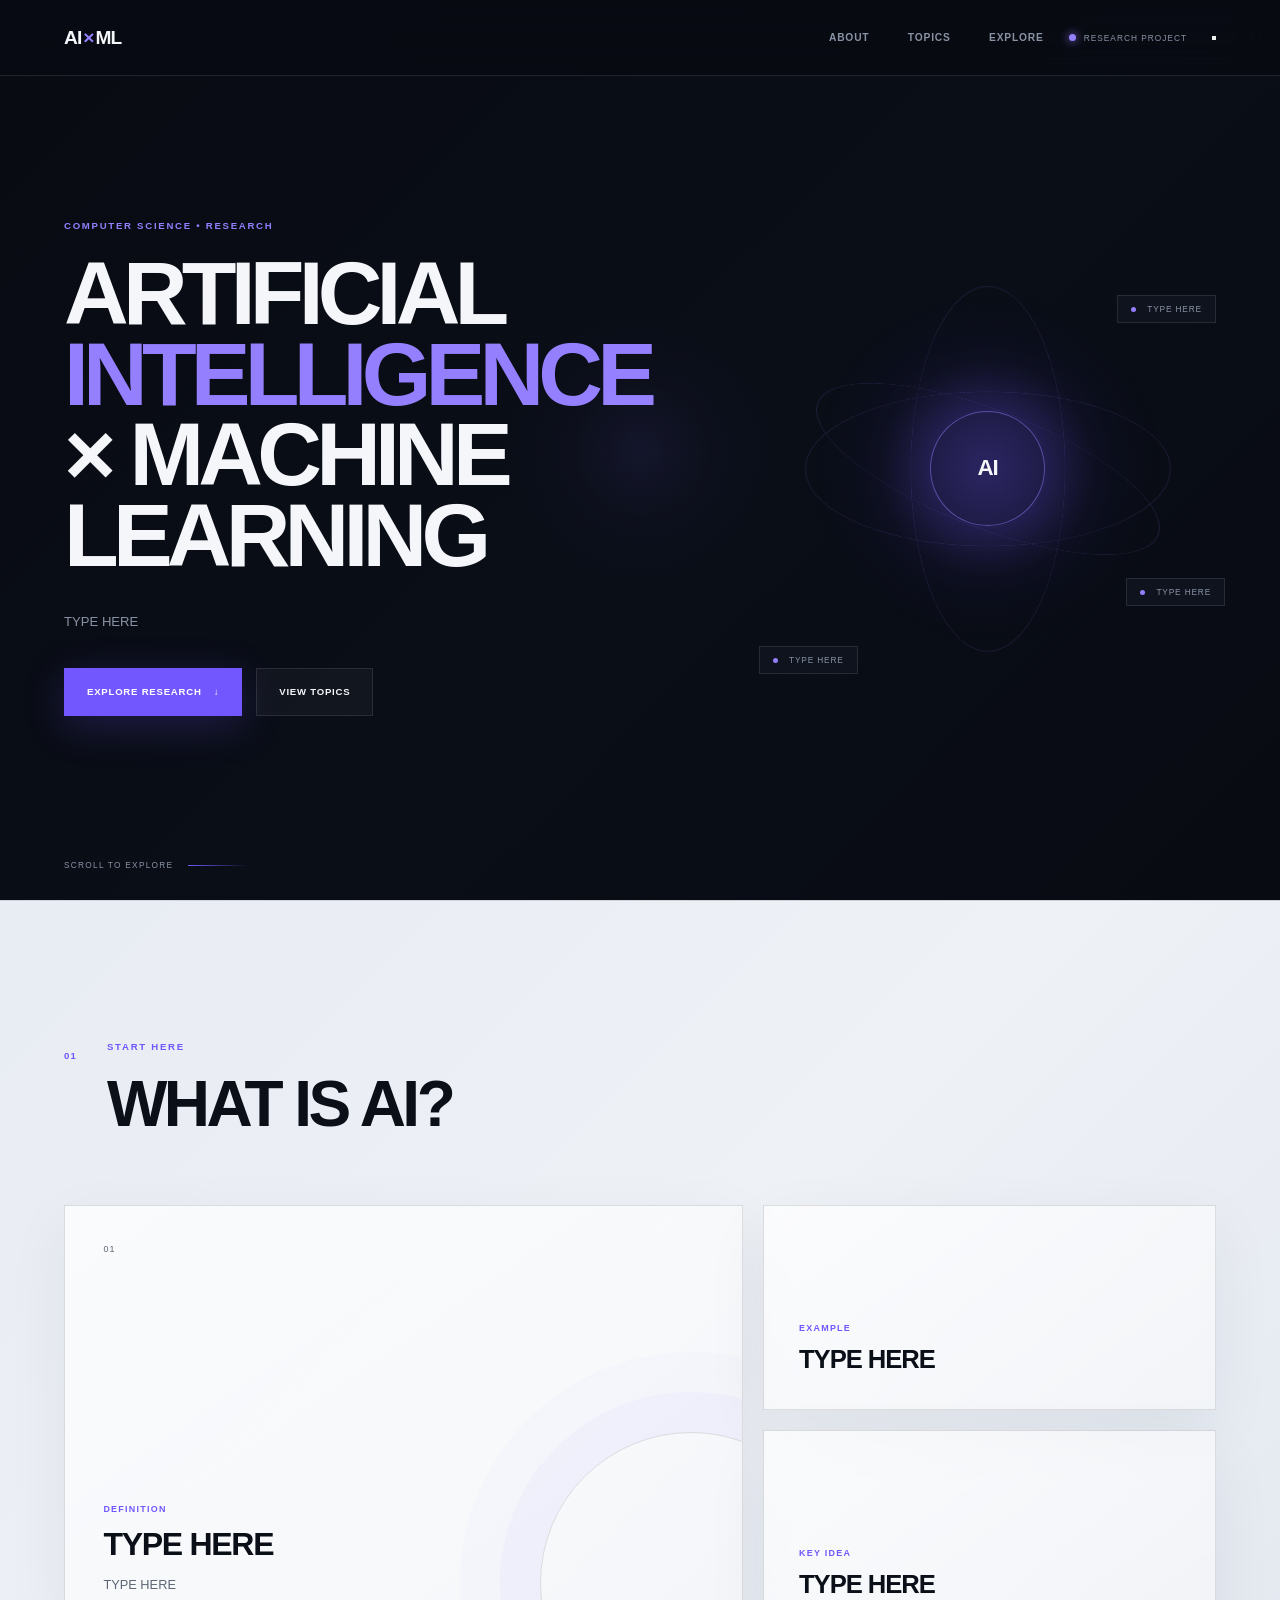
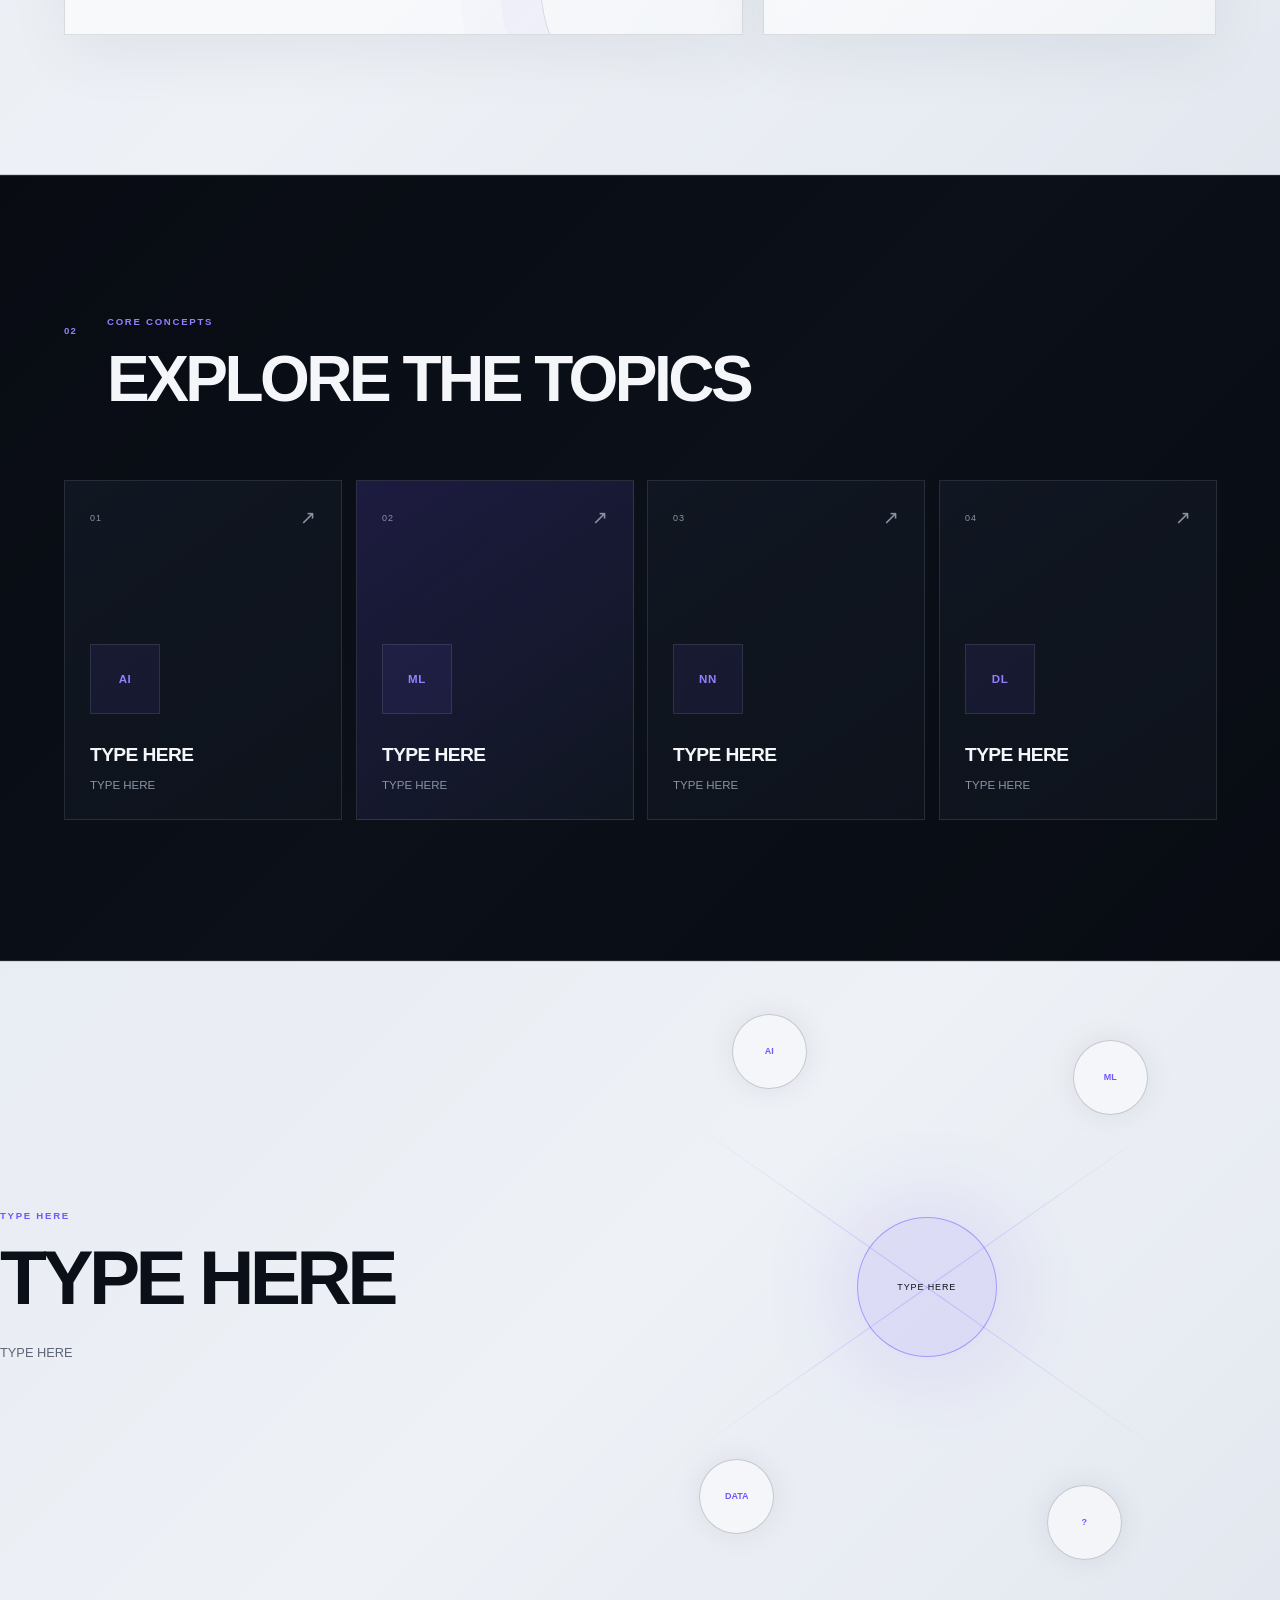
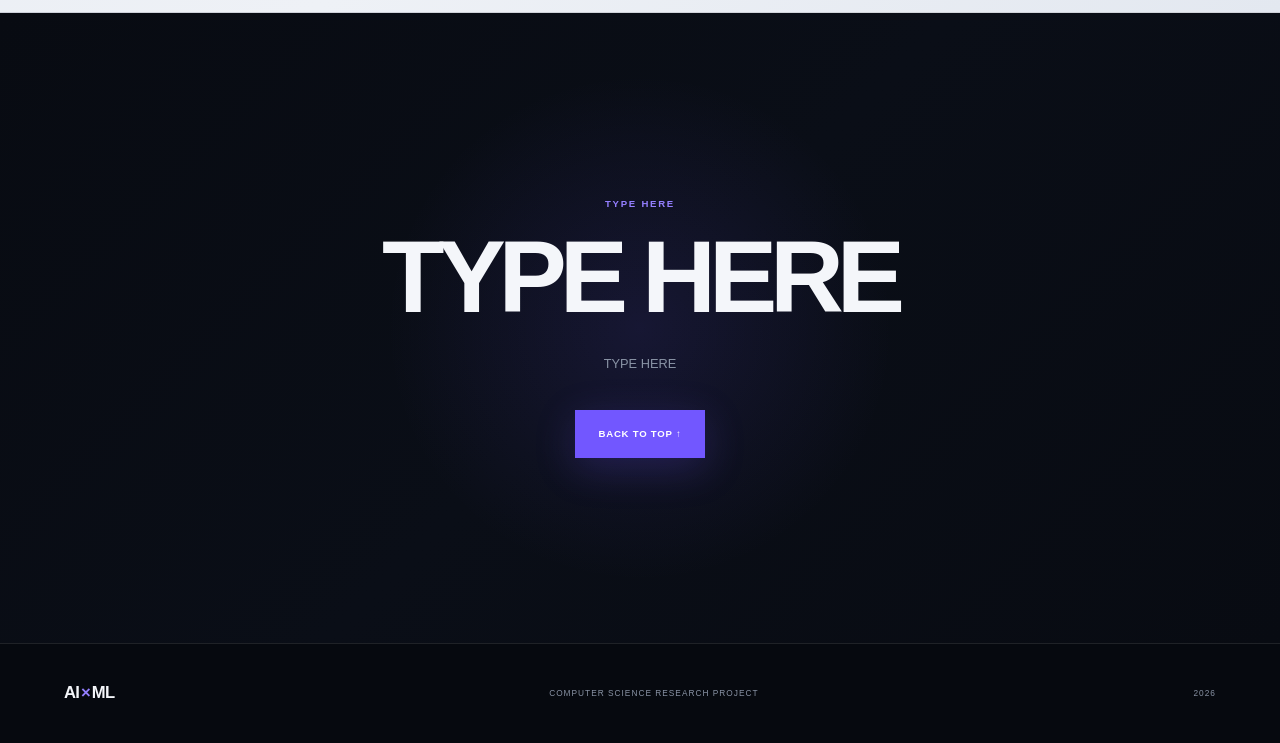
==== commit 2d6bb584: "Update homepage color system and section contrast" ====
--- a/index.html
+++ b/index.html
@@ -54,17 +54,29 @@
         </a>
 
 
-        <nav class="nav-links">
-
-            <a href="#about" class="nav-link">
+        <nav
+            class="nav-links"
+            id="main-navigation"
+        >
+
+            <a
+                href="#about"
+                class="nav-link"
+            >
                 About
             </a>
 
-            <a href="#topics" class="nav-link">
+            <a
+                href="#topics"
+                class="nav-link"
+            >
                 Topics
             </a>
 
-            <a href="#explore" class="nav-link">
+            <a
+                href="#explore"
+                class="nav-link"
+            >
                 Explore
             </a>
 
@@ -80,6 +92,23 @@
             </span>
 
         </div>
+
+
+        <!-- MOBILE MENU BUTTON -->
+
+        <button
+            class="menu-toggle"
+            type="button"
+            aria-label="Open navigation menu"
+            aria-expanded="false"
+            aria-controls="main-navigation"
+        >
+
+            <span></span>
+            <span></span>
+            <span></span>
+
+        </button>
 
     </header>
 
@@ -106,15 +135,15 @@
 
                 <h1>
 
-                    <span>
+                    <span class="title-word">
                         ARTIFICIAL
                     </span>
 
-                    <span class="accent">
+                    <span class="accent title-word">
                         INTELLIGENCE
                     </span>
 
-                    <span>
+                    <span class="title-word">
                         × MACHINE LEARNING
                     </span>
 
--- a/css/variables.css
+++ b/css/variables.css
@@ -4,28 +4,71 @@
 
 :root {
 
-    /* Colors */
+    /* =========================================
+       DARK THEME
+    ========================================= */
 
-    --background: #050609;
+    --background: #080B12;
 
-    --surface: #0a0c11;
+    --surface: #111722;
 
-    --surface-light: #10131a;
-
-    --border: rgba(255, 255, 255, 0.09);
-
-    --border-bright: rgba(255, 255, 255, 0.16);
-
-    --text: #f4f5f7;
-
-    --text-muted: #858b98;
-
-    --accent: #7c5cff;
-
-    --accent-light: #9c84ff;
+    --surface-light: #192131;
 
 
-    /* Layout */
+    /* =========================================
+       LIGHT THEME
+    ========================================= */
+
+    --section-light: #E8ECF3;
+
+    --section-light-surface: #F5F7FA;
+
+    --section-light-surface-alt: #DDE3EC;
+
+
+    /* =========================================
+       BORDERS
+    ========================================= */
+
+    --border: rgba(255, 255, 255, 0.10);
+
+    --border-bright: rgba(255, 255, 255, 0.20);
+
+    --light-border: rgba(10, 15, 25, 0.12);
+
+    --light-border-bright: rgba(10, 15, 25, 0.20);
+
+
+    /* =========================================
+       DARK TEXT
+    ========================================= */
+
+    --text: #F4F6FA;
+
+    --text-muted: #8993A5;
+
+
+    /* =========================================
+       LIGHT TEXT
+    ========================================= */
+
+    --light-text: #0A0F18;
+
+    --light-text-muted: #5D6675;
+
+
+    /* =========================================
+       ACCENT
+    ========================================= */
+
+    --accent: #7257FF;
+
+    --accent-light: #947FFF;
+
+
+    /* =========================================
+       LAYOUT
+    ========================================= */
 
     --max-width: 1400px;
 
--- a/css/layout.css
+++ b/css/layout.css
@@ -113,7 +113,7 @@
         1px solid var(--border);
 
     background:
-        rgba(5, 6, 9, 0.72);
+        rgba(8, 11, 18, 0.78);
 
     backdrop-filter: blur(18px);
 
@@ -199,6 +199,10 @@
 ========================================= */
 
 .section {
+
+    position: relative;
+
+    isolation: isolate;
 
     width: min(
         100%,
@@ -213,6 +217,186 @@
 }
 
 
+/* =========================================
+   ALTERNATING SECTION BACKGROUNDS
+========================================= */
+
+/*
+    DARK
+    Hero
+*/
+
+.hero {
+
+    position: relative;
+
+    isolation: isolate;
+}
+
+
+.hero::before {
+
+    content: "";
+
+    position: absolute;
+
+    top: 0;
+
+    bottom: 0;
+
+    left: 50%;
+
+    width: 100vw;
+
+    transform: translateX(-50%);
+
+    background:
+        linear-gradient(
+            135deg,
+            #080B12 0%,
+            #0A0E17 55%,
+            #080B12 100%
+        );
+
+    z-index: -1;
+}
+
+
+/*
+    LIGHT
+    About
+*/
+
+.about-section::before {
+
+    content: "";
+
+    position: absolute;
+
+    top: 0;
+
+    bottom: 0;
+
+    left: 50%;
+
+    width: 100vw;
+
+    transform: translateX(-50%);
+
+    background:
+        linear-gradient(
+            135deg,
+            #E8ECF3 0%,
+            #EEF1F6 50%,
+            #E3E8F0 100%
+        );
+
+    border-top:
+        1px solid var(--light-border);
+
+    border-bottom:
+        1px solid var(--light-border);
+
+    z-index: -1;
+}
+
+
+/*
+    DARK
+    Topics
+*/
+
+.topics-section::before {
+
+    content: "";
+
+    position: absolute;
+
+    top: 0;
+
+    bottom: 0;
+
+    left: 50%;
+
+    width: 100vw;
+
+    transform: translateX(-50%);
+
+    background:
+        linear-gradient(
+            135deg,
+            #080B12 0%,
+            #0B1019 50%,
+            #080B12 100%
+        );
+
+    border-top:
+        1px solid var(--border);
+
+    border-bottom:
+        1px solid var(--border);
+
+    z-index: -1;
+}
+
+
+/*
+    LIGHT
+    Visual
+*/
+
+.visual-section {
+
+    position: relative;
+
+    isolation: isolate;
+
+    background:
+        linear-gradient(
+            135deg,
+            #E8ECF3 0%,
+            #EEF1F6 50%,
+            #E3E8F0 100%
+        );
+
+    border-top:
+        1px solid var(--light-border);
+
+    border-bottom:
+        1px solid var(--light-border);
+
+    color: var(--light-text);
+}
+
+
+/*
+    DARK
+    Final
+*/
+
+.final-section {
+
+    position: relative;
+
+    isolation: isolate;
+
+    background:
+        linear-gradient(
+            135deg,
+            #080B12 0%,
+            #0A0E17 50%,
+            #080B12 100%
+        );
+
+    color: var(--text);
+}
+
+
+
+/* =========================================
+   SECTION HEADERS
+========================================= */
+
 .section-header {
 
     display: flex;
@@ -241,6 +425,26 @@
     letter-spacing: 0.12em;
 
     padding-top: 9px;
+}
+
+
+/* LIGHT SECTION HEADER */
+
+.about-section .section-header {
+
+    color: var(--light-text);
+}
+
+
+.about-section .section-eyebrow {
+
+    color: var(--accent);
+}
+
+
+.about-section .section-number {
+
+    color: var(--accent);
 }
 
 
@@ -298,22 +502,6 @@
    VISUAL SECTION LAYOUT
 ========================================= */
 
-.visual-section {
-
-    padding:
-        var(--section-padding)
-        var(--page-padding);
-
-    border-top:
-        1px solid var(--border);
-
-    border-bottom:
-        1px solid var(--border);
-
-    overflow: hidden;
-}
-
-
 .visual-container {
 
     width: min(
@@ -369,6 +557,8 @@
     border-top:
         1px solid var(--border);
 
+    background: #06090F;
+
     display: flex;
 
     align-items: center;
--- a/css/components.css
+++ b/css/components.css
@@ -65,6 +65,10 @@
 ========================================= */
 
 .button {
+
+    position: relative;
+
+    overflow: hidden;
 
     min-height: 48px;
 
@@ -118,7 +122,7 @@
 
     box-shadow:
         0 10px 40px
-        rgba(124, 92, 255, 0.18);
+        rgba(114, 87, 255, 0.22);
 }
 
 
@@ -133,7 +137,7 @@
 .button-secondary {
 
     background:
-        rgba(255, 255, 255, 0.025);
+        rgba(255, 255, 255, 0.035);
 
     color: var(--text);
 }
@@ -176,7 +180,17 @@
 
     letter-spacing: -0.055em;
 
-    overflow-wrap: anywhere;
+    overflow-wrap: normal;
+
+    word-break: normal;
+}
+
+
+/* LIGHT SECTION */
+
+.about-section .section-header h2 {
+
+    color: var(--light-text);
 }
 
 
@@ -191,16 +205,22 @@
     position: relative;
 
     border:
-        1px solid var(--border);
+        1px solid var(--light-border);
 
     background:
         linear-gradient(
             145deg,
-            rgba(255, 255, 255, 0.035),
-            rgba(255, 255, 255, 0.012)
+            rgba(255, 255, 255, 0.75),
+            rgba(255, 255, 255, 0.45)
         );
 
+    color: var(--light-text);
+
     overflow: hidden;
+
+    box-shadow:
+        0 20px 60px
+        rgba(20, 30, 45, 0.06);
 }
 
 
@@ -233,20 +253,20 @@
     border-radius: 50%;
 
     border:
-        1px solid var(--border);
+        1px solid var(--light-border);
 
     box-shadow:
         0 0 0 40px
-        rgba(124, 92, 255, 0.02),
+        rgba(114, 87, 255, 0.035),
 
         0 0 0 80px
-        rgba(124, 92, 255, 0.015);
+        rgba(114, 87, 255, 0.02);
 }
 
 
 .card-number {
 
-    color: var(--text-muted);
+    color: var(--light-text-muted);
 
     font-size:
         clamp(0.55rem, 0.7vw, 0.65rem);
@@ -276,7 +296,7 @@
 
     display: block;
 
-    color: var(--accent-light);
+    color: var(--accent);
 
     font-size:
         clamp(0.52rem, 0.7vw, 0.62rem);
@@ -298,13 +318,15 @@
 
     margin-bottom: 12px;
 
-    overflow-wrap: anywhere;
+    color: var(--light-text);
+
+    overflow-wrap: normal;
 }
 
 
 .card-content p {
 
-    color: var(--text-muted);
+    color: var(--light-text-muted);
 
     line-height: 1.6;
 
@@ -339,7 +361,7 @@
     transform: translateX(6px);
 
     border-color:
-        rgba(156, 132, 255, 0.35);
+        rgba(114, 87, 255, 0.35);
 }
 
 
@@ -350,7 +372,9 @@
 
     letter-spacing: -0.04em;
 
-    overflow-wrap: anywhere;
+    color: var(--light-text);
+
+    overflow-wrap: normal;
 }
 
 
@@ -376,7 +400,14 @@
     border:
         1px solid var(--border);
 
-    background: var(--surface);
+    background:
+        linear-gradient(
+            145deg,
+            #111722,
+            #0D121B
+        );
+
+    color: var(--text);
 
     overflow: hidden;
 
@@ -392,19 +423,24 @@
     transform: translateY(-8px);
 
     border-color:
-        rgba(156, 132, 255, 0.4);
-
-    background: var(--surface-light);
-}
-
-
-.topic-card.featured {
+        rgba(148, 127, 255, 0.4);
 
     background:
         linear-gradient(
             145deg,
-            rgba(124, 92, 255, 0.13),
-            rgba(10, 12, 17, 1)
+            #172030,
+            #101620
+        );
+}
+
+
+.topic-card.featured {
+
+    background:
+        linear-gradient(
+            145deg,
+            rgba(114, 87, 255, 0.18),
+            #101620
         );
 }
 
@@ -482,7 +518,7 @@
     letter-spacing: 0.05em;
 
     background:
-        rgba(124, 92, 255, 0.06);
+        rgba(114, 87, 255, 0.08);
 }
 
 
@@ -495,7 +531,9 @@
 
     margin-bottom: 10px;
 
-    overflow-wrap: anywhere;
+    color: var(--text);
+
+    overflow-wrap: normal;
 }
 
 
@@ -529,7 +567,7 @@
         1px solid var(--border);
 
     background:
-        rgba(10, 12, 17, 0.75);
+        rgba(17, 23, 34, 0.78);
 
     backdrop-filter: blur(10px);
 
@@ -563,6 +601,35 @@
     border-radius: 50%;
 
     background: var(--accent-light);
+}
+
+
+
+/* =========================================
+   VISUAL SECTION
+========================================= */
+
+.visual-text {
+
+    color: var(--light-text);
+}
+
+
+.visual-text .section-eyebrow {
+
+    color: var(--accent);
+}
+
+
+.visual-text h2 {
+
+    color: var(--light-text);
+}
+
+
+.visual-text p {
+
+    color: var(--light-text-muted);
 }
 
 
@@ -602,6 +669,8 @@
 
     letter-spacing: 0.12em;
 }
+
+
 
 /* =========================================
    INTERACTIVE CARD GLOW
@@ -631,7 +700,7 @@
     background:
         radial-gradient(
             circle,
-            rgba(124, 92, 255, 0.13),
+            rgba(114, 87, 255, 0.13),
             transparent 70%
         );
 
@@ -656,14 +725,6 @@
 /* =========================================
    BUTTON RIPPLE
 ========================================= */
-
-.button {
-
-    position: relative;
-
-    overflow: hidden;
-}
-
 
 .button-ripple {
 
@@ -724,14 +785,14 @@
 .navbar-scrolled {
 
     background:
-        rgba(5, 6, 9, 0.9);
+        rgba(8, 11, 18, 0.93);
 
     border-color:
-        rgba(156, 132, 255, 0.14);
+        rgba(148, 127, 255, 0.16);
 
     box-shadow:
         0 10px 40px
-        rgba(0, 0, 0, 0.2);
+        rgba(0, 0, 0, 0.25);
 }
 
 
@@ -767,7 +828,7 @@
 
         box-shadow:
             0 0 30px
-            rgba(124, 92, 255, 0.08);
+            rgba(114, 87, 255, 0.08);
 
         border-color:
             var(--border-bright);
@@ -777,10 +838,10 @@
 
         box-shadow:
             0 0 45px
-            rgba(124, 92, 255, 0.25);
+            rgba(114, 87, 255, 0.25);
 
         border-color:
-            rgba(156, 132, 255, 0.35);
+            rgba(148, 127, 255, 0.35);
     }
 
 }
@@ -804,6 +865,8 @@
         background 0.35s ease;
 }
 
+
+
 /* =========================================
    CURSOR GLOW
 ========================================= */
@@ -813,9 +876,11 @@
     position: fixed;
 
     top: 0;
+
     left: 0;
 
     width: 280px;
+
     height: 280px;
 
     margin:
@@ -826,8 +891,8 @@
     background:
         radial-gradient(
             circle,
-            rgba(124, 92, 255, 0.09),
-            rgba(124, 92, 255, 0.025) 35%,
+            rgba(114, 87, 255, 0.09),
+            rgba(114, 87, 255, 0.025) 35%,
             transparent 70%
         );
 
--- a/css/home.css
+++ b/css/home.css
@@ -60,7 +60,9 @@
 
     font-weight: 800;
 
-    overflow-wrap: anywhere;
+    overflow-wrap: normal;
+
+    word-break: normal;
 }
 
 
@@ -73,6 +75,8 @@
 .hero h1 .accent {
 
     color: var(--accent-light);
+
+    white-space: nowrap;
 }
 
 
@@ -144,8 +148,8 @@
     background:
         radial-gradient(
             circle at center,
-            rgba(124, 92, 255, 0.28),
-            rgba(124, 92, 255, 0.04) 42%,
+            rgba(114, 87, 255, 0.28),
+            rgba(114, 87, 255, 0.04) 42%,
             transparent 68%
         );
 }
@@ -169,14 +173,14 @@
 
     border:
         1px solid
-        rgba(156, 132, 255, 0.5);
+        rgba(148, 127, 255, 0.5);
 
     background:
-        rgba(124, 92, 255, 0.08);
+        rgba(114, 87, 255, 0.08);
 
     box-shadow:
         0 0 80px
-        rgba(124, 92, 255, 0.35);
+        rgba(114, 87, 255, 0.35);
 
     font-size:
         clamp(1rem, 2vw, 1.4rem);
@@ -197,7 +201,7 @@
 
     border:
         1px solid
-        rgba(156, 132, 255, 0.16);
+        rgba(148, 127, 255, 0.16);
 }
 
 
@@ -384,14 +388,14 @@
 
     border:
         1px solid
-        rgba(156, 132, 255, 0.5);
+        rgba(114, 87, 255, 0.5);
 
     background:
-        rgba(124, 92, 255, 0.12);
+        rgba(114, 87, 255, 0.12);
 
     box-shadow:
         0 0 100px
-        rgba(124, 92, 255, 0.2);
+        rgba(114, 87, 255, 0.2);
 
     text-align: center;
 
@@ -421,11 +425,13 @@
     border-radius: 50%;
 
     border:
-        1px solid var(--border-bright);
-
-    background: var(--surface);
-
-    color: var(--accent-light);
+        1px solid
+        rgba(10, 15, 25, 0.2);
+
+    background:
+        rgba(245, 247, 250, 0.9);
+
+    color: var(--accent);
 
     font-size:
         clamp(0.52rem, 0.7vw, 0.65rem);
@@ -436,7 +442,7 @@
 
     box-shadow:
         0 0 30px
-        rgba(124, 92, 255, 0.1);
+        rgba(20, 30, 45, 0.08);
 }
 
 
@@ -489,7 +495,7 @@
     background:
         linear-gradient(
             90deg,
-            rgba(124, 92, 255, 0.5),
+            rgba(114, 87, 255, 0.5),
             transparent
         );
 }
@@ -543,7 +549,11 @@
 
     margin-bottom: 30px;
 
-    overflow-wrap: anywhere;
+    color: var(--light-text);
+
+    overflow-wrap: normal;
+
+    word-break: normal;
 }
 
 
@@ -551,7 +561,7 @@
 
     max-width: 450px;
 
-    color: var(--text-muted);
+    color: var(--light-text-muted);
 
     line-height: 1.7;
 
@@ -608,7 +618,9 @@
 
     margin-bottom: 30px;
 
-    overflow-wrap: anywhere;
+    overflow-wrap: normal;
+
+    word-break: normal;
 }
 
 
@@ -626,6 +638,8 @@
     font-size:
         clamp(0.8rem, 1vw, 1rem);
 }
+
+
 
 /* =========================================
    HERO ENTRANCE ANIMATION
@@ -754,14 +768,14 @@
 
         box-shadow:
             0 0 70px
-            rgba(124, 92, 255, 0.25);
+            rgba(114, 87, 255, 0.25);
     }
 
     50% {
 
         box-shadow:
             0 0 110px
-            rgba(124, 92, 255, 0.45);
+            rgba(114, 87, 255, 0.45);
     }
 
 }
@@ -986,12 +1000,6 @@
    FINAL SECTION GLOW
 ========================================= */
 
-.final-section {
-
-    position: relative;
-}
-
-
 .final-section::before {
 
     content: "";
@@ -1016,7 +1024,7 @@
     background:
         radial-gradient(
             circle,
-            rgba(124, 92, 255, 0.12),
+            rgba(114, 87, 255, 0.12),
             transparent 70%
         );
 
--- a/css/responsive.css
+++ b/css/responsive.css
@@ -194,10 +194,16 @@
 
         font-size:
             clamp(
-                2.5rem,
-                13vw,
+                2.15rem,
+                11.5vw,
                 4.5rem
             );
+    }
+
+
+    .hero h1 .accent {
+
+        white-space: nowrap;
     }
 
 
@@ -423,7 +429,7 @@
 
     .hero h1 {
 
-        font-size: 2.35rem;
+        font-size: 2.2rem;
     }
 
 
@@ -513,6 +519,8 @@
     }
 
 }
+
+
 
 /* =========================================
    TOUCH DEVICES
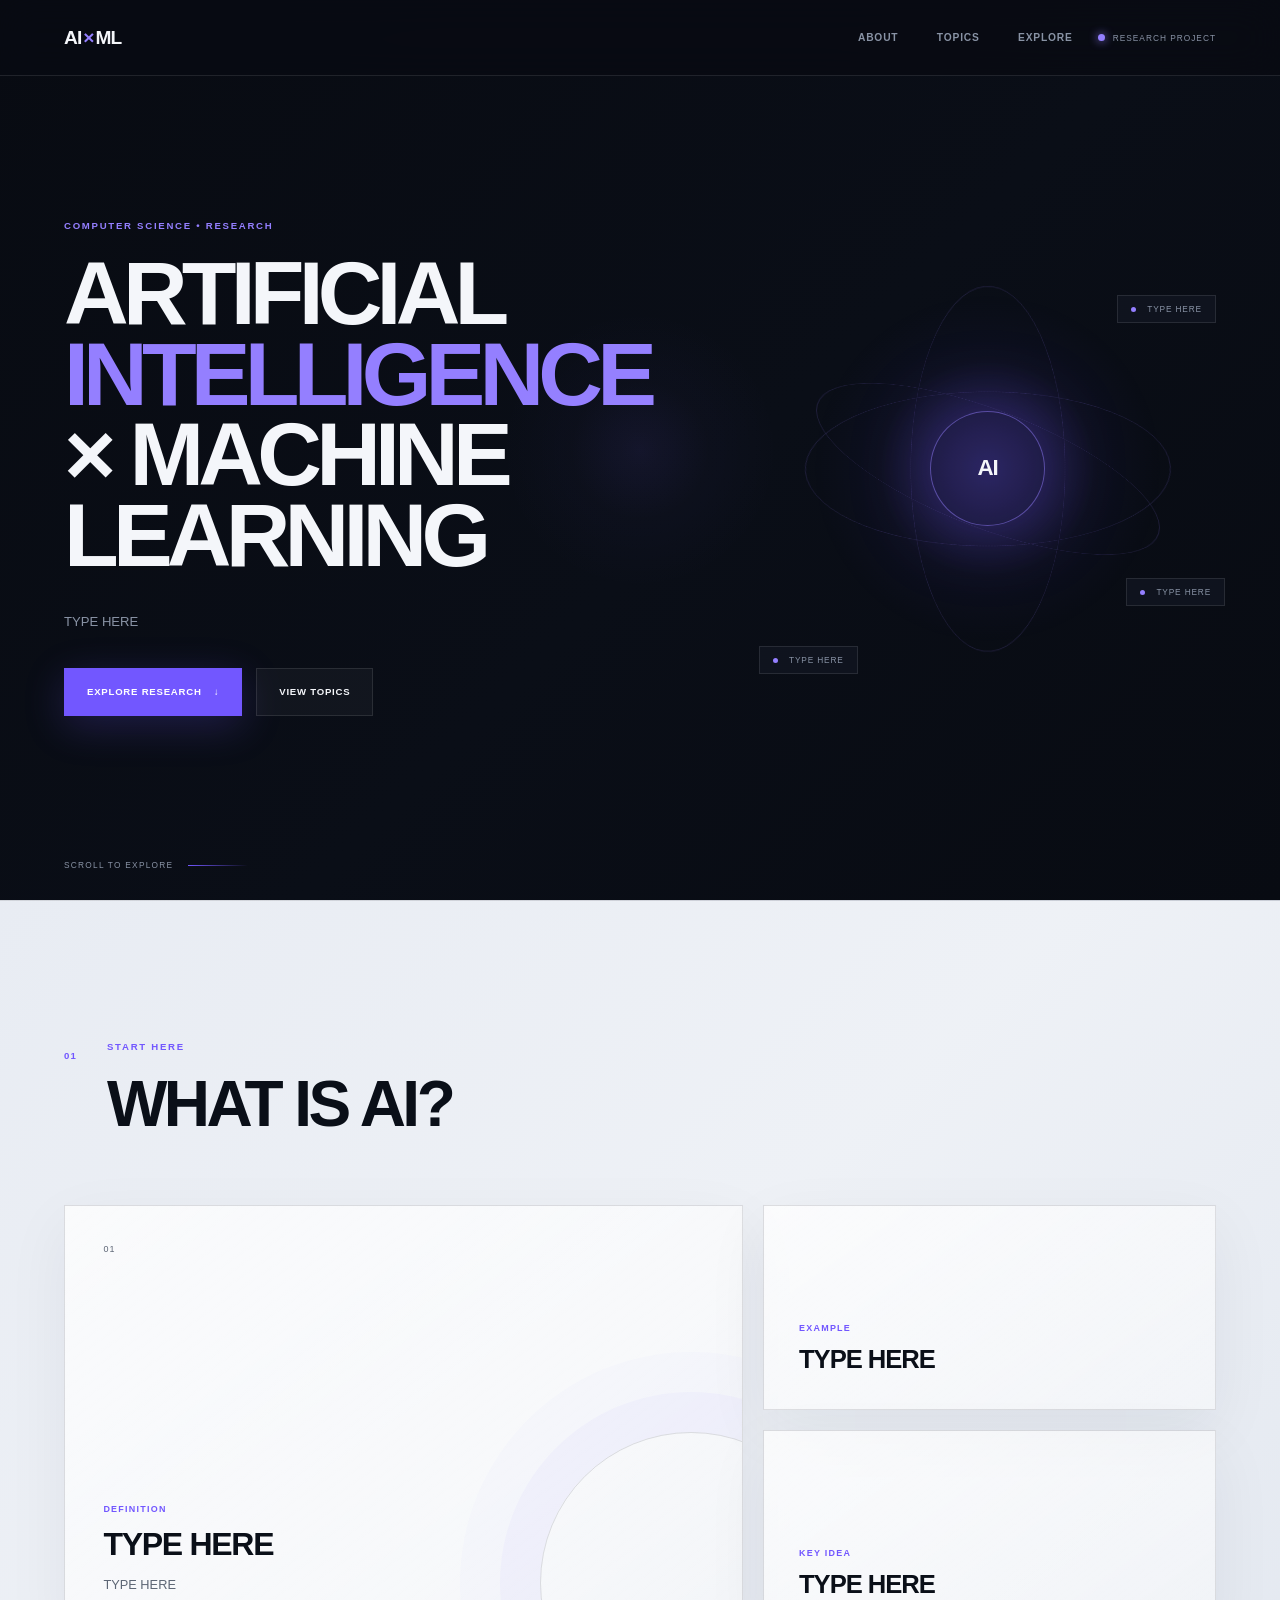
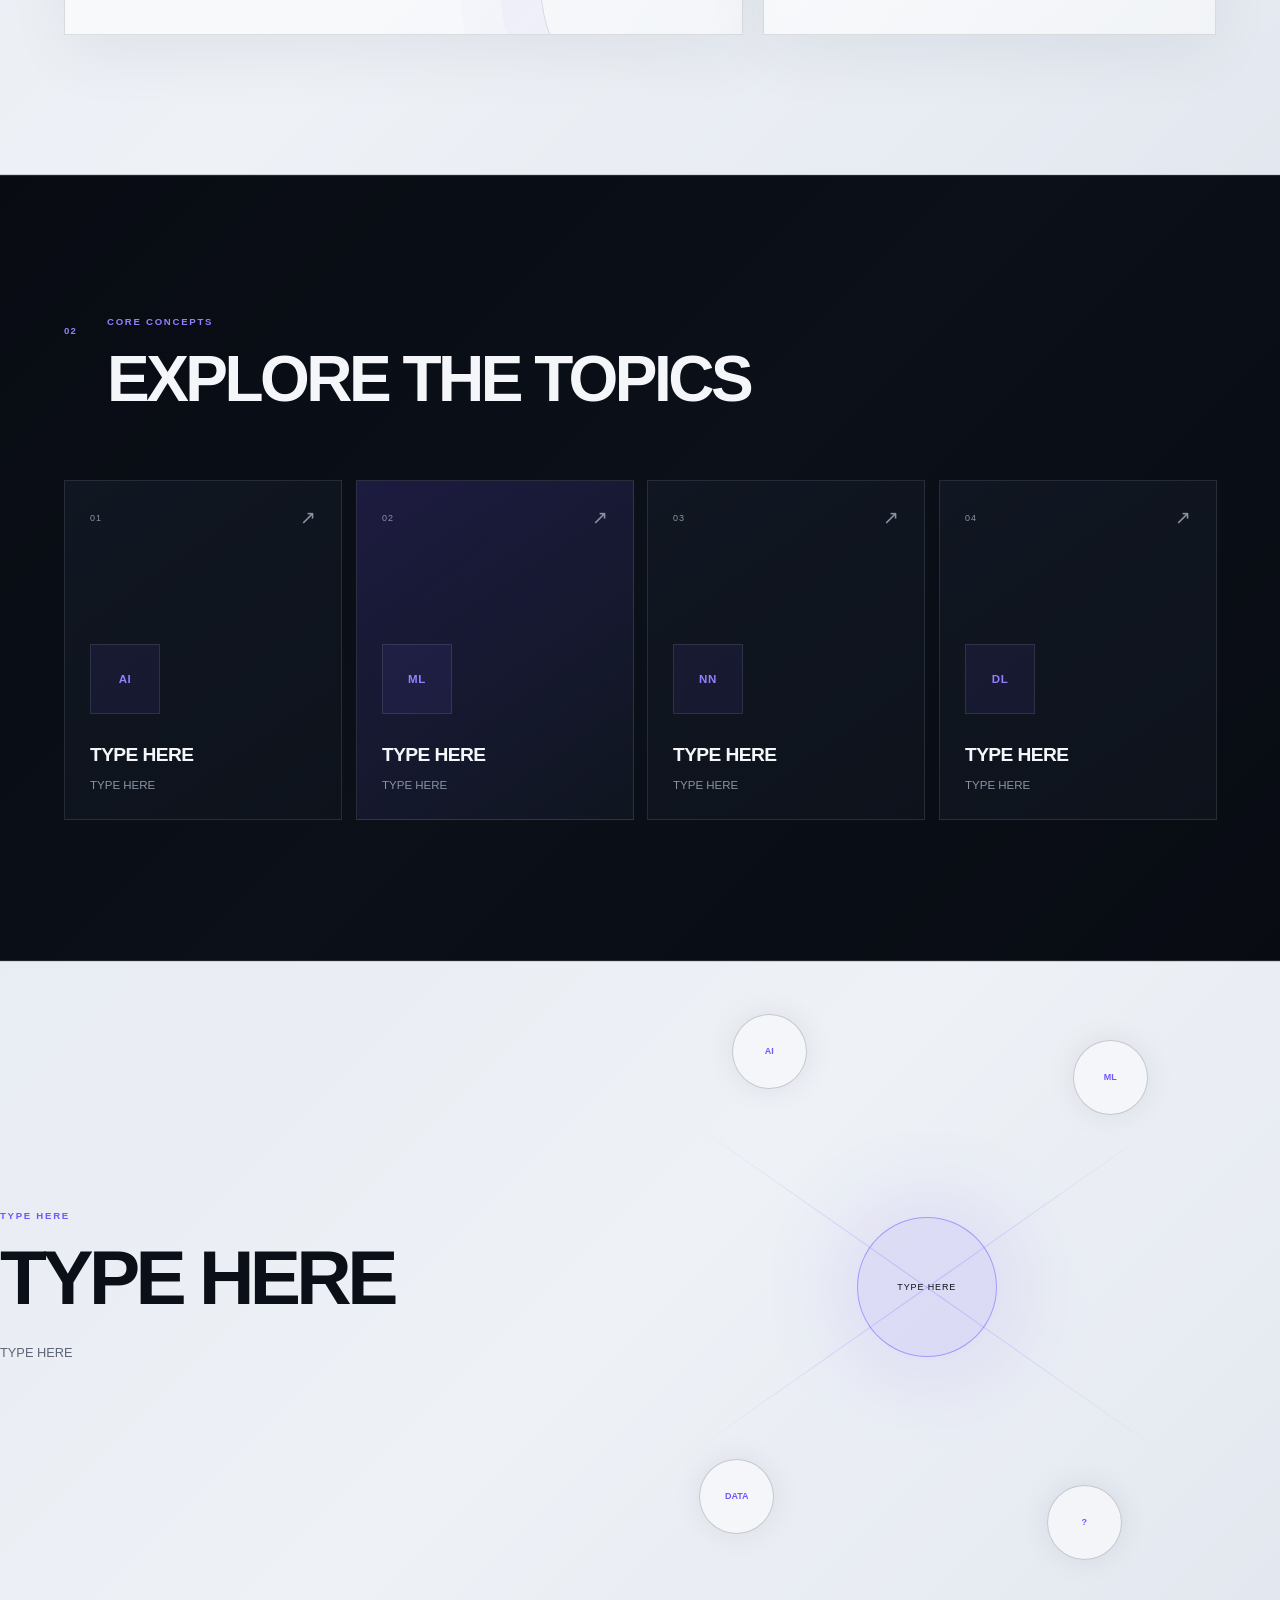
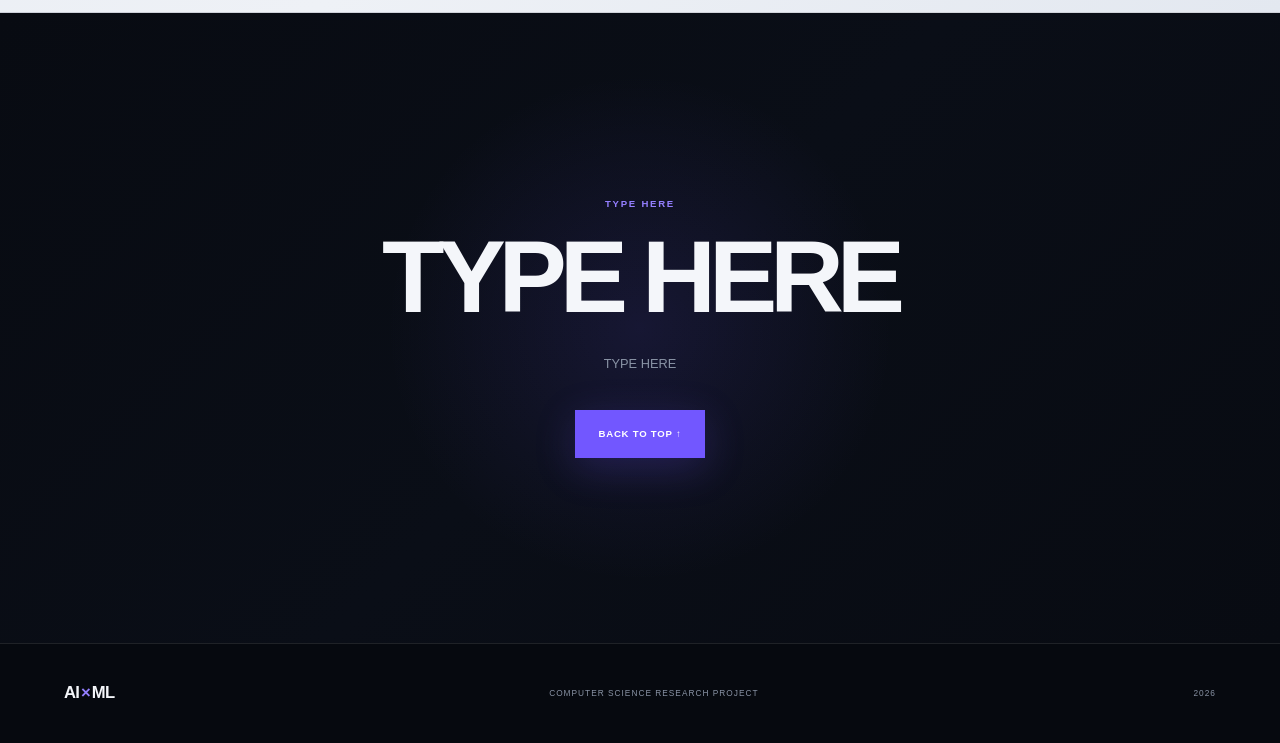
==== commit 0bba35a7: "Keep navbar visible while scrolling" ====
--- a/index.html
+++ b/index.html
@@ -54,29 +54,17 @@
         </a>
 
 
-        <nav
-            class="nav-links"
-            id="main-navigation"
-        >
-
-            <a
-                href="#about"
-                class="nav-link"
-            >
+        <nav class="nav-links">
+
+            <a href="#about" class="nav-link">
                 About
             </a>
 
-            <a
-                href="#topics"
-                class="nav-link"
-            >
+            <a href="#topics" class="nav-link">
                 Topics
             </a>
 
-            <a
-                href="#explore"
-                class="nav-link"
-            >
+            <a href="#explore" class="nav-link">
                 Explore
             </a>
 
@@ -93,15 +81,13 @@
 
         </div>
 
-
-        <!-- MOBILE MENU BUTTON -->
 
         <button
             class="menu-toggle"
             type="button"
             aria-label="Open navigation menu"
             aria-expanded="false"
-            aria-controls="main-navigation"
+            aria-controls="mobile-menu"
         >
 
             <span></span>
@@ -109,6 +95,37 @@
             <span></span>
 
         </button>
+
+
+        <div
+            class="mobile-menu"
+            id="mobile-menu"
+        >
+
+            <a
+                href="#about"
+                class="mobile-nav-link"
+            >
+                About
+            </a>
+
+
+            <a
+                href="#topics"
+                class="mobile-nav-link"
+            >
+                Topics
+            </a>
+
+
+            <a
+                href="#explore"
+                class="mobile-nav-link"
+            >
+                Explore
+            </a>
+
+        </div>
 
     </header>
 
--- a/css/responsive.css
+++ b/css/responsive.css
@@ -1,3 +1,15 @@
+/* =========================================
+   MOBILE MENU DEFAULT
+========================================= */
+
+.menu-toggle,
+.mobile-menu {
+
+    display: none;
+}
+
+
+
 /* =========================================
    LARGE TABLETS / SMALL LAPTOPS
 ========================================= */
@@ -161,6 +173,10 @@
 
 @media (max-width: 600px) {
 
+    /* =========================================
+       NAVBAR
+    ========================================= */
+
     .navbar {
 
         min-height: 64px;
@@ -181,6 +197,222 @@
         margin-left: auto;
     }
 
+
+    /* =========================================
+       HAMBURGER BUTTON
+    ========================================= */
+
+    .menu-toggle {
+
+        width: 44px;
+
+        height: 44px;
+
+        flex-shrink: 0;
+
+        margin-left: 0;
+
+        padding: 0;
+
+        display: flex;
+
+        flex-direction: column;
+
+        align-items: center;
+
+        justify-content: center;
+
+        gap: 5px;
+
+        border:
+            1px solid var(--border);
+
+        border-radius: 2px;
+
+        background:
+            rgba(255, 255, 255, 0.035);
+
+        color: var(--text);
+
+        cursor: pointer;
+
+        transition:
+            background 0.25s ease,
+            border-color 0.25s ease;
+    }
+
+
+    .menu-toggle:hover {
+
+        background:
+            rgba(114, 87, 255, 0.08);
+
+        border-color:
+            rgba(148, 127, 255, 0.45);
+    }
+
+
+    .menu-toggle span {
+
+        display: block;
+
+        width: 18px;
+
+        height: 1px;
+
+        flex-shrink: 0;
+
+        background: var(--text);
+
+        transition:
+            transform 0.3s ease,
+            opacity 0.3s ease;
+    }
+
+
+    /* =========================================
+       HAMBURGER → X
+    ========================================= */
+
+    .navbar.menu-open
+    .menu-toggle span:nth-child(1) {
+
+        transform:
+            translateY(6px)
+            rotate(45deg);
+    }
+
+
+    .navbar.menu-open
+    .menu-toggle span:nth-child(2) {
+
+        opacity: 0;
+    }
+
+
+    .navbar.menu-open
+    .menu-toggle span:nth-child(3) {
+
+        transform:
+            translateY(-6px)
+            rotate(-45deg);
+    }
+
+
+    /* =========================================
+       MOBILE DROPDOWN MENU
+    ========================================= */
+
+    .mobile-menu {
+
+        position: absolute;
+
+        top: 100%;
+
+        left: 0;
+
+        right: 0;
+
+        padding:
+            12px 20px 20px;
+
+        display: grid;
+
+        gap: 7px;
+
+        background:
+            rgba(8, 11, 18, 0.97);
+
+        border-bottom:
+            1px solid var(--border);
+
+        box-shadow:
+            0 20px 40px
+            rgba(0, 0, 0, 0.25);
+
+        backdrop-filter: blur(20px);
+
+        -webkit-backdrop-filter: blur(20px);
+
+        opacity: 0;
+
+        visibility: hidden;
+
+        pointer-events: none;
+
+        transform:
+            translateY(-10px);
+
+        transition:
+            opacity 0.25s ease,
+            transform 0.25s ease,
+            visibility 0.25s ease;
+    }
+
+
+    .navbar.menu-open
+    .mobile-menu {
+
+        opacity: 1;
+
+        visibility: visible;
+
+        pointer-events: auto;
+
+        transform:
+            translateY(0);
+    }
+
+
+    .mobile-nav-link {
+
+        min-height: 52px;
+
+        display: flex;
+
+        align-items: center;
+
+        padding:
+            0 16px;
+
+        border:
+            1px solid var(--border);
+
+        background:
+            rgba(255, 255, 255, 0.025);
+
+        color: var(--text-muted);
+
+        font-size: 0.7rem;
+
+        font-weight: 700;
+
+        letter-spacing: 0.12em;
+
+        text-transform: uppercase;
+
+        transition:
+            color 0.25s ease,
+            background 0.25s ease,
+            border-color 0.25s ease;
+    }
+
+
+    .mobile-nav-link:hover {
+
+        color: var(--text);
+
+        background:
+            rgba(114, 87, 255, 0.08);
+
+        border-color:
+            rgba(148, 127, 255, 0.3);
+    }
+
+
+    /* =========================================
+       HERO
+    ========================================= */
 
     .hero {
 
@@ -258,6 +490,10 @@
     }
 
 
+    /* =========================================
+       SECTIONS
+    ========================================= */
+
     .section {
 
         padding:
@@ -284,6 +520,10 @@
     }
 
 
+    /* =========================================
+       ABOUT
+    ========================================= */
+
     .about-grid {
 
         gap: 14px;
@@ -310,6 +550,10 @@
     }
 
 
+    /* =========================================
+       TOPICS
+    ========================================= */
+
     .topic-grid {
 
         grid-template-columns: 1fr;
@@ -323,6 +567,10 @@
         min-height: 270px;
     }
 
+
+    /* =========================================
+       VISUAL SECTION
+    ========================================= */
 
     .visual-section {
 
@@ -363,6 +611,10 @@
     }
 
 
+    /* =========================================
+       FINAL SECTION
+    ========================================= */
+
     .final-section {
 
         min-height: 500px;
@@ -371,6 +623,10 @@
             100px 20px;
     }
 
+
+    /* =========================================
+       FOOTER
+    ========================================= */
 
     .footer {
 
@@ -394,6 +650,22 @@
 ========================================= */
 
 @media (max-width: 380px) {
+
+    .navbar {
+
+        padding-left: 16px;
+
+        padding-right: 16px;
+    }
+
+
+    .mobile-menu {
+
+        padding-left: 16px;
+
+        padding-right: 16px;
+    }
+
 
     .hero {
 
@@ -494,6 +766,59 @@
 
 
 /* =========================================
+   TOUCH DEVICES
+========================================= */
+
+@media (pointer: coarse) {
+
+    .topic-card:hover,
+    .small-placeholder-card:hover,
+    .large-placeholder-card:hover {
+
+        transform: none;
+    }
+
+
+    .topic-card::after,
+    .small-placeholder-card::after,
+    .large-placeholder-card::after {
+
+        display: none;
+    }
+
+
+    .button:hover {
+
+        transform: none;
+    }
+
+
+    .menu-toggle:hover {
+
+        background:
+            rgba(255, 255, 255, 0.035);
+
+        border-color:
+            var(--border);
+    }
+
+
+    .mobile-nav-link:hover {
+
+        color: var(--text-muted);
+
+        background:
+            rgba(255, 255, 255, 0.025);
+
+        border-color:
+            var(--border);
+    }
+
+}
+
+
+
+/* =========================================
    REDUCED MOTION
 ========================================= */
 
@@ -518,46 +843,6 @@
         scroll-behavior: auto !important;
     }
 
-}
-
-
-
-/* =========================================
-   TOUCH DEVICES
-========================================= */
-
-@media (pointer: coarse) {
-
-    .topic-card:hover,
-    .small-placeholder-card:hover,
-    .large-placeholder-card:hover {
-
-        transform: none;
-    }
-
-
-    .topic-card::after,
-    .small-placeholder-card::after,
-    .large-placeholder-card::after {
-
-        display: none;
-    }
-
-
-    .button:hover {
-
-        transform: none;
-    }
-
-}
-
-
-
-/* =========================================
-   REDUCED MOTION
-========================================= */
-
-@media (prefers-reduced-motion: reduce) {
 
     .hero-content,
     .hero-visual,
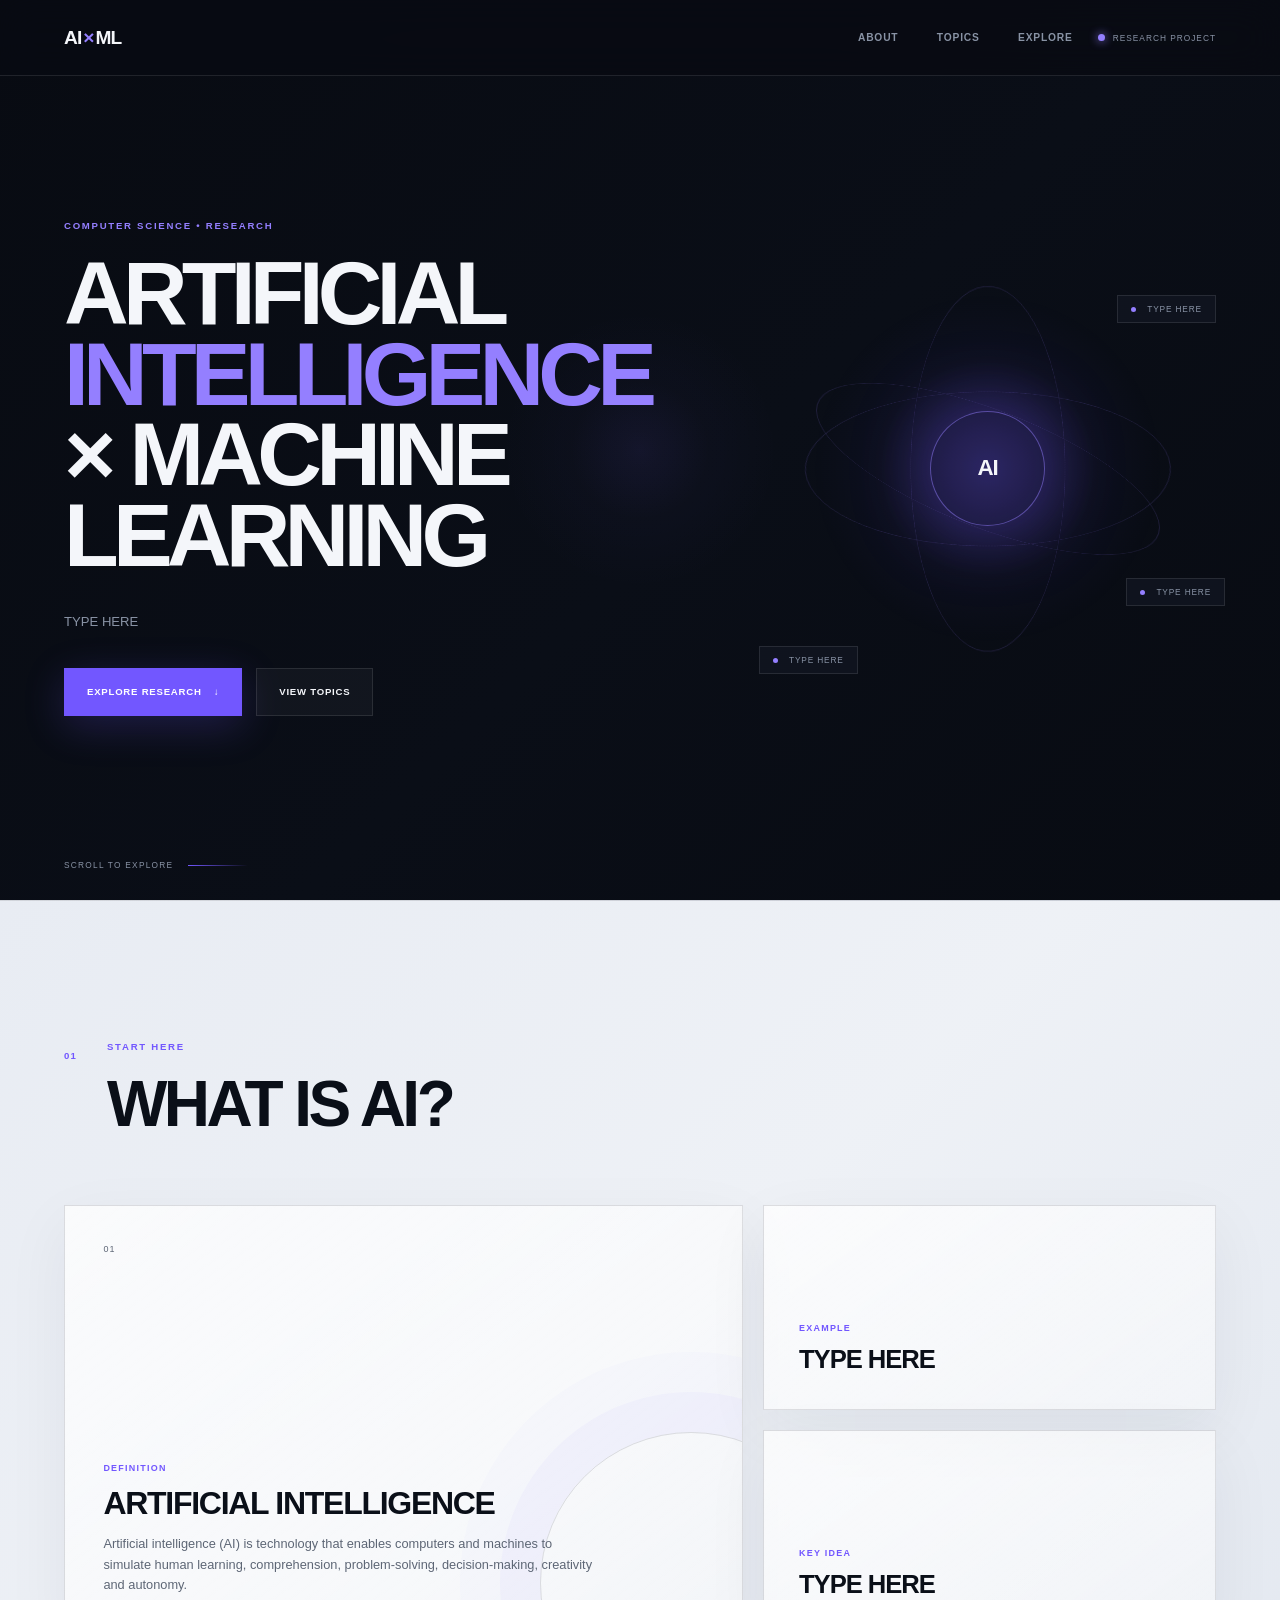
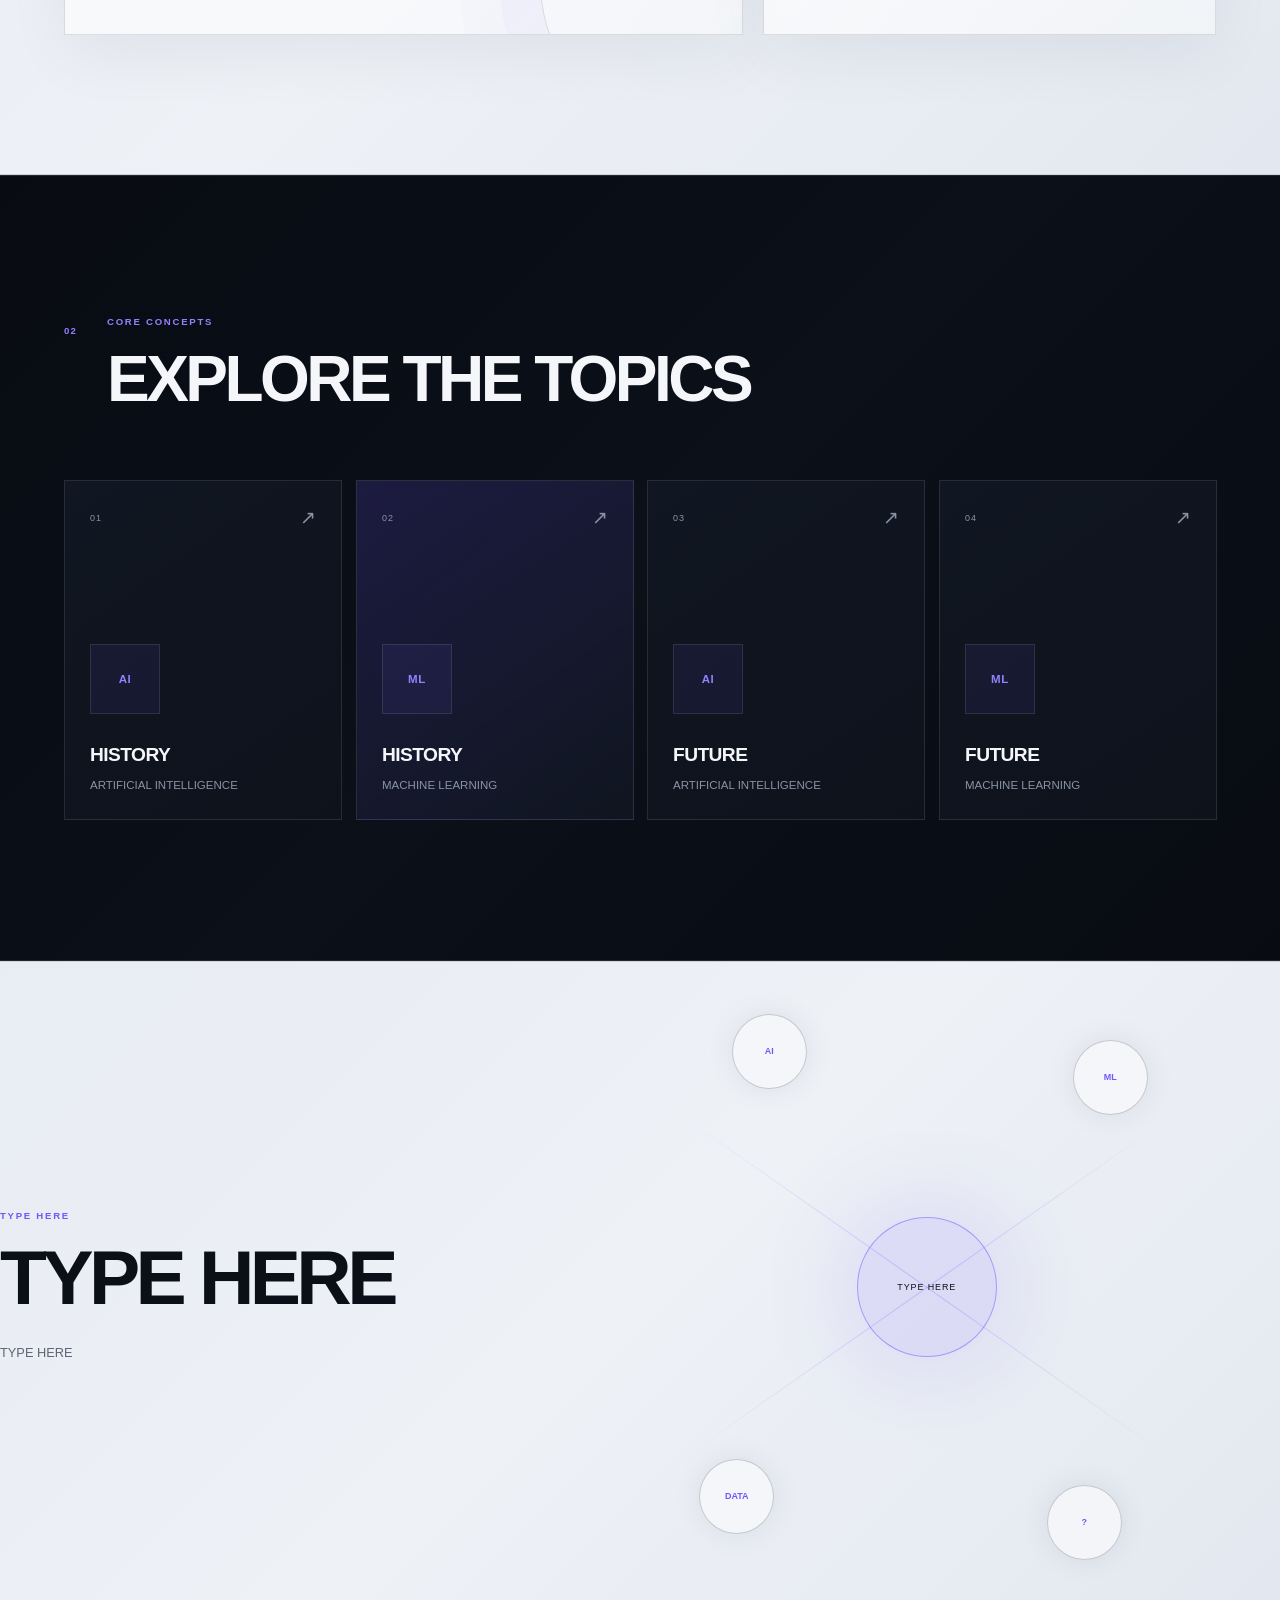
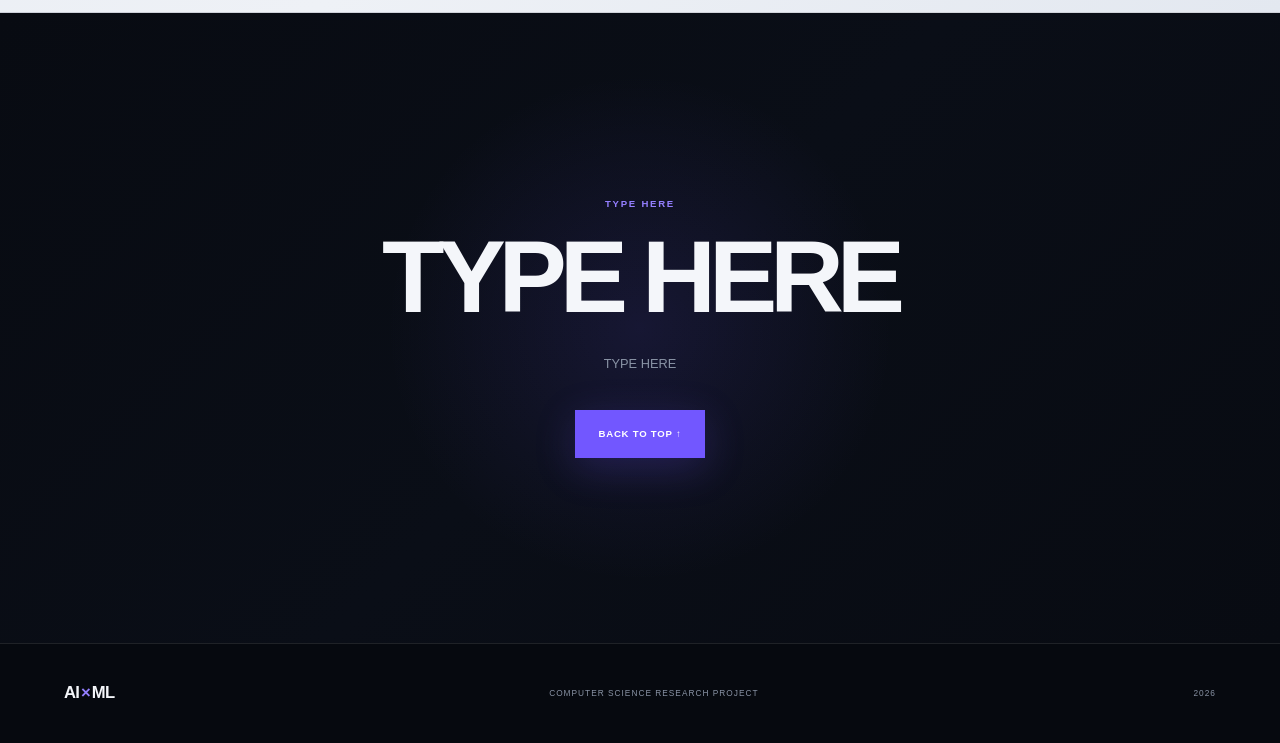
==== commit 7ed676ee: "Update AI and ML research content" ====
--- a/index.html
+++ b/index.html
@@ -295,11 +295,11 @@
                         </div>
 
                         <h3>
-                            TYPE HERE
+                            ARTIFICIAL INTELLIGENCE
                         </h3>
 
                         <p>
-                            TYPE HERE
+                            Artificial intelligence (AI) is technology that enables computers and machines to simulate human learning, comprehension, problem-solving, decision-making, creativity and autonomy.
                         </p>
 
                     </div>
@@ -400,12 +400,12 @@
 
 
                     <h3>
-                        TYPE HERE
+                        HISTORY
                     </h3>
 
 
                     <p>
-                        TYPE HERE
+                        ARTIFICIAL INTELLIGENCE
                     </p>
 
                 </a>
@@ -436,12 +436,12 @@
 
 
                     <h3>
-                        TYPE HERE
+                        HISTORY
                     </h3>
 
 
                     <p>
-                        TYPE HERE
+                        MACHINE LEARNING
                     </p>
 
                 </a>
@@ -467,17 +467,17 @@
 
 
                     <div class="topic-icon">
-                        NN
+                        AI
                     </div>
 
 
                     <h3>
-                        TYPE HERE
+                        FUTURE
                     </h3>
 
 
                     <p>
-                        TYPE HERE
+                        ARTIFICIAL INTELLIGENCE
                     </p>
 
                 </a>
@@ -503,17 +503,17 @@
 
 
                     <div class="topic-icon">
-                        DL
+                        ML
                     </div>
 
 
                     <h3>
-                        TYPE HERE
+                        FUTURE
                     </h3>
-
+    
 
                     <p>
-                        TYPE HERE
+                        MACHINE LEARNING
                     </p>
 
                 </a>
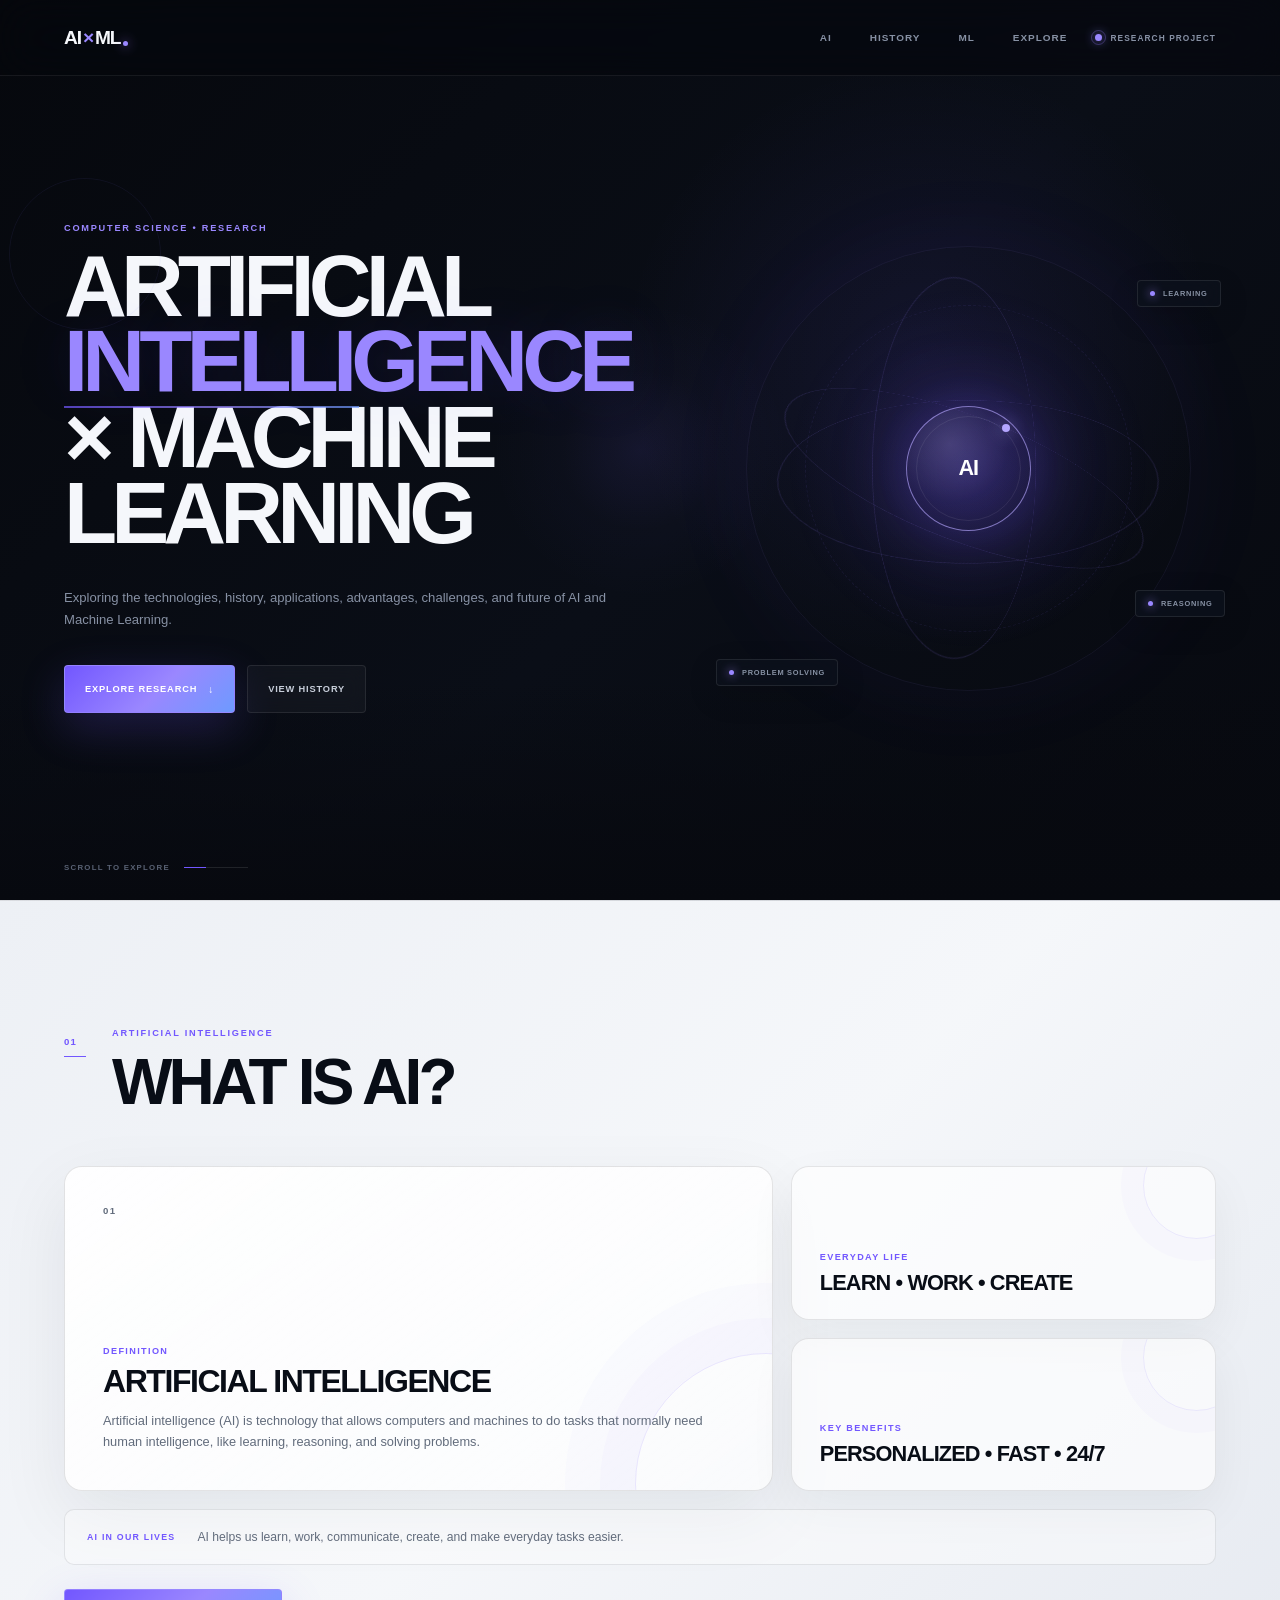
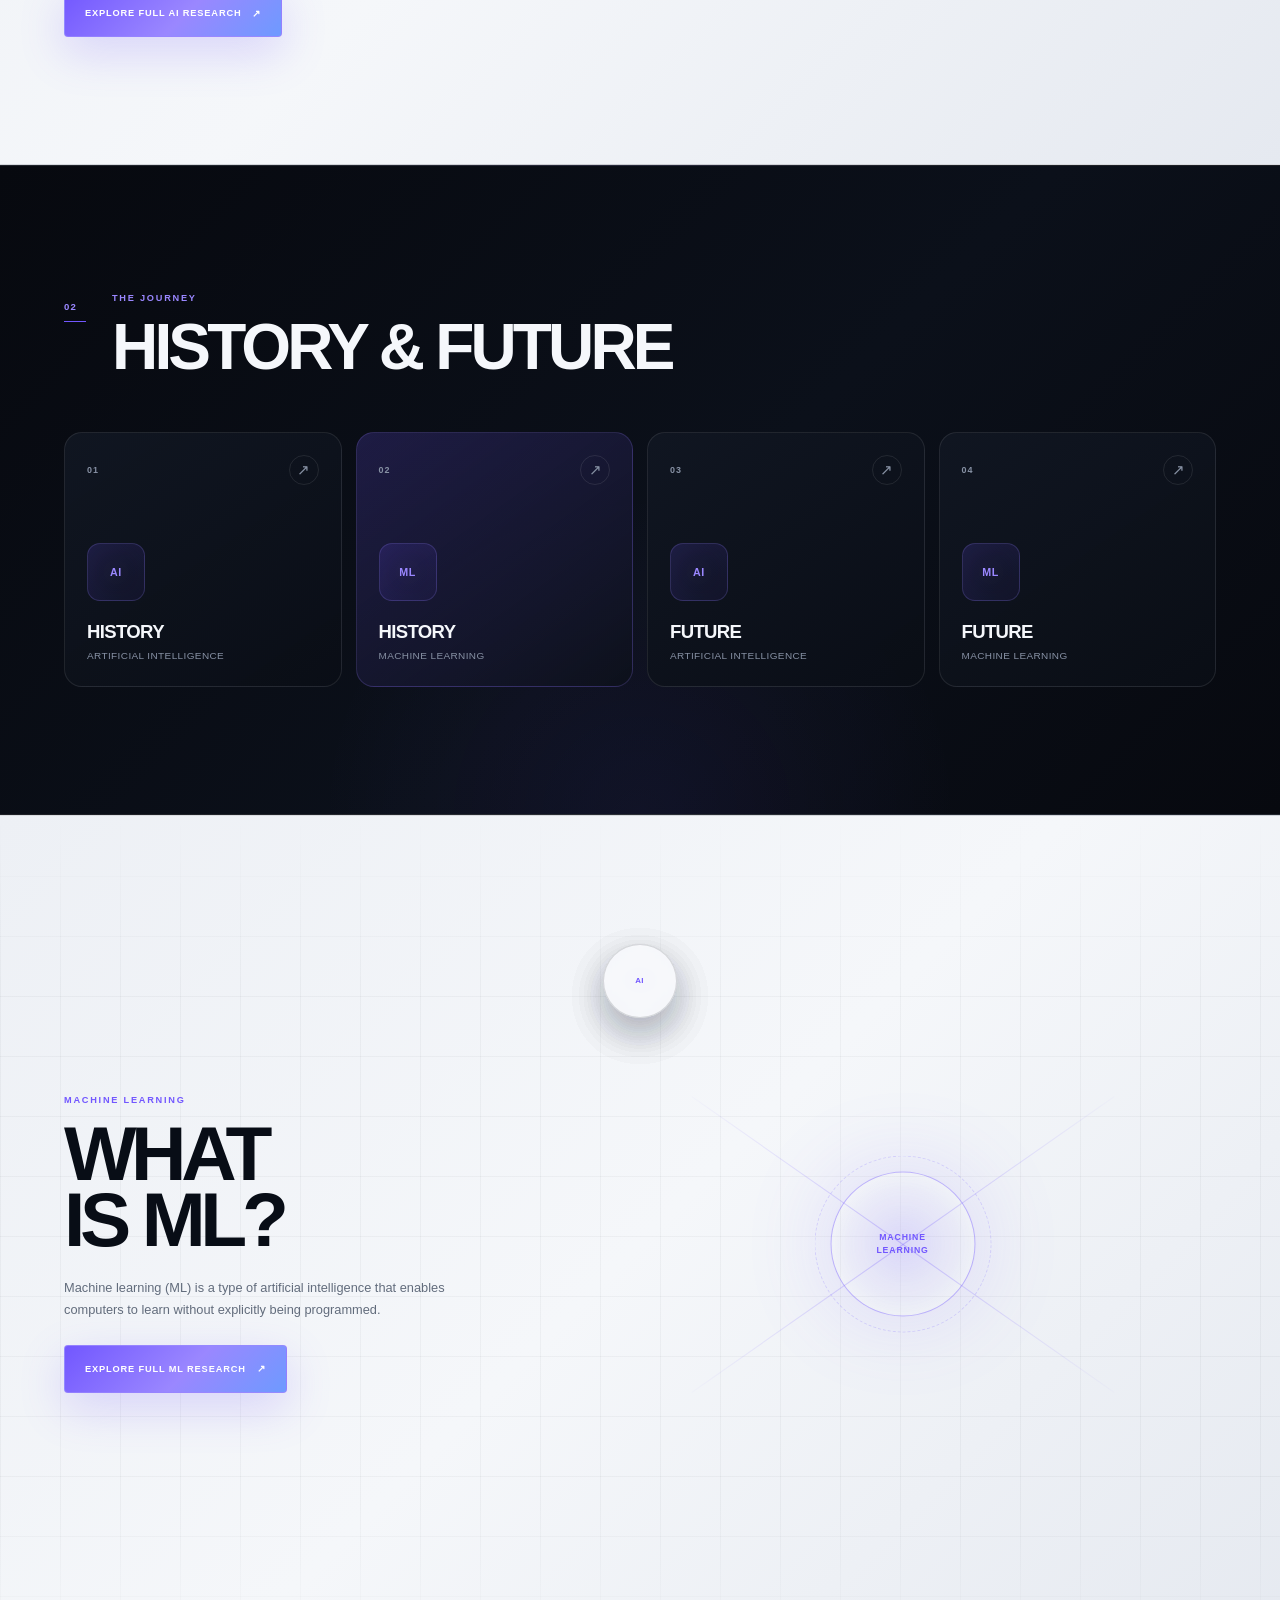
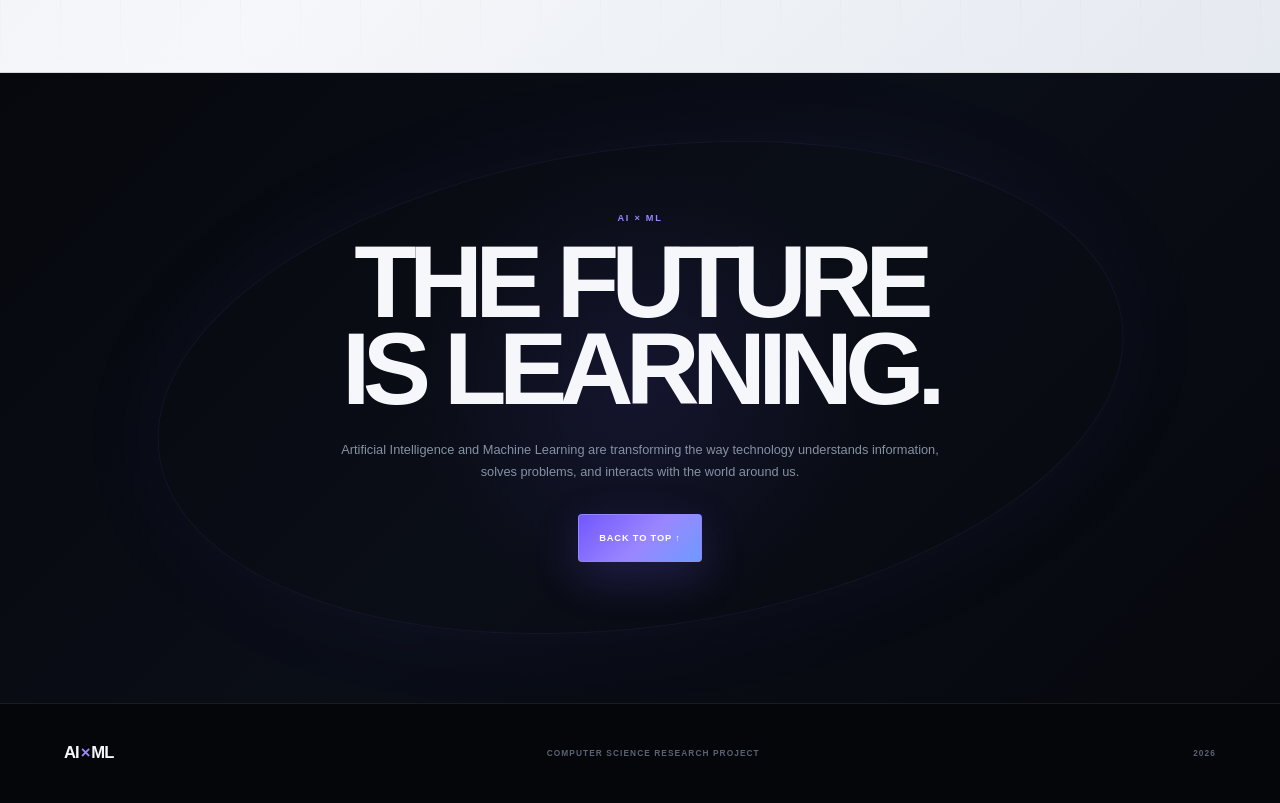
==== commit 54b3d0ee: "Update ML page design and content" ====
--- a/index.html
+++ b/index.html
@@ -56,15 +56,19 @@
 
         <nav class="nav-links">
 
-            <a href="#about" class="nav-link">
-                About
+            <a href="#ai" class="nav-link">
+                AI
             </a>
 
             <a href="#topics" class="nav-link">
-                Topics
+                History
             </a>
 
-            <a href="#explore" class="nav-link">
+            <a href="#ml" class="nav-link">
+                ML
+            </a>
+
+            <a href="#message" class="nav-link">
                 Explore
             </a>
 
@@ -103,10 +107,10 @@
         >
 
             <a
-                href="#about"
+                href="#ai"
                 class="mobile-nav-link"
             >
-                About
+                AI
             </a>
 
 
@@ -114,12 +118,20 @@
                 href="#topics"
                 class="mobile-nav-link"
             >
-                Topics
+                History
             </a>
 
 
             <a
-                href="#explore"
+                href="#ml"
+                class="mobile-nav-link"
+            >
+                ML
+            </a>
+
+
+            <a
+                href="#message"
                 class="mobile-nav-link"
             >
                 Explore
@@ -161,21 +173,27 @@
                     </span>
 
                     <span class="title-word">
-                        × MACHINE LEARNING
+                        × MACHINE
                     </span>
 
+                    <span class="title-word">
+                        LEARNING
+                    </span>
+
                 </h1>
 
 
                 <p class="hero-placeholder">
-                    TYPE HERE
+                    Exploring the technologies, history, applications,
+                    advantages, challenges, and future of AI and
+                    Machine Learning.
                 </p>
 
 
                 <div class="hero-actions">
 
                     <a
-                        href="#about"
+                        href="#ai"
                         class="button button-primary"
                     >
                         Explore Research
@@ -186,7 +204,7 @@
                         href="#topics"
                         class="button button-secondary"
                     >
-                        View Topics
+                        View History
                     </a>
 
                 </div>
@@ -216,19 +234,19 @@
 
                 <div class="floating-label label-one">
                     <span></span>
-                    TYPE HERE
+                    LEARNING
                 </div>
 
 
                 <div class="floating-label label-two">
                     <span></span>
-                    TYPE HERE
+                    REASONING
                 </div>
 
 
                 <div class="floating-label label-three">
                     <span></span>
-                    TYPE HERE
+                    PROBLEM SOLVING
                 </div>
 
             </div>
@@ -249,12 +267,12 @@
 
 
         <!-- =========================
-             ABOUT
+             AI SECTION
         ========================== -->
 
         <section
             class="section about-section"
-            id="about"
+            id="ai"
         >
 
             <div class="section-header">
@@ -267,7 +285,7 @@
                 <div>
 
                     <div class="section-eyebrow">
-                        START HERE
+                        ARTIFICIAL INTELLIGENCE
                     </div>
 
                     <h2>
@@ -281,6 +299,8 @@
 
             <div class="about-grid">
 
+                <!-- MAIN AI DEFINITION -->
+
                 <div class="large-placeholder-card">
 
                     <div class="card-number">
@@ -299,7 +319,10 @@
                         </h3>
 
                         <p>
-                            Artificial intelligence (AI) is technology that enables computers and machines to simulate human learning, comprehension, problem-solving, decision-making, creativity and autonomy.
+                            Artificial intelligence (AI) is technology
+                            that allows computers and machines to do
+                            tasks that normally need human intelligence,
+                            like learning, reasoning, and solving problems.
                         </p>
 
                     </div>
@@ -307,16 +330,18 @@
                 </div>
 
 
+                <!-- AI KEY POINTS -->
+
                 <div class="placeholder-stack">
 
                     <div class="small-placeholder-card">
 
                         <span class="card-label">
-                            EXAMPLE
+                            EVERYDAY LIFE
                         </span>
 
                         <strong>
-                            TYPE HERE
+                            LEARN • WORK • CREATE
                         </strong>
 
                     </div>
@@ -325,11 +350,11 @@
                     <div class="small-placeholder-card">
 
                         <span class="card-label">
-                            KEY IDEA
+                            KEY BENEFITS
                         </span>
 
                         <strong>
-                            TYPE HERE
+                            PERSONALIZED • FAST • 24/7
                         </strong>
 
                     </div>
@@ -338,12 +363,44 @@
 
             </div>
 
+
+            <!-- AI QUICK STATEMENT -->
+
+            <div class="ai-summary">
+
+                <div class="ai-summary-label">
+                    AI IN OUR LIVES
+                </div>
+
+
+                <p>
+                    AI helps us learn, work, communicate, create,
+                    and make everyday tasks easier.
+                </p>
+
+            </div>
+
+
+            <!-- EXPLORE AI -->
+
+            <div class="about-action">
+
+                <a
+                    href="ai.html"
+                    class="button button-primary"
+                >
+                    Explore Full AI Research
+                    <span>↗</span>
+                </a>
+
+            </div>
+
         </section>
 
 
 
         <!-- =========================
-             TOPICS
+             HISTORY / FUTURE
         ========================== -->
 
         <section
@@ -361,11 +418,11 @@
                 <div>
 
                     <div class="section-eyebrow">
-                        CORE CONCEPTS
+                        THE JOURNEY
                     </div>
 
                     <h2>
-                        EXPLORE THE TOPICS
+                        HISTORY &amp; FUTURE
                     </h2>
 
                 </div>
@@ -376,8 +433,10 @@
             <div class="topic-grid">
 
 
+                <!-- AI HISTORY -->
+
                 <a
-                    href="#"
+                    href="ai-history.html"
                     class="topic-card"
                 >
 
@@ -412,8 +471,10 @@
 
 
 
+                <!-- ML HISTORY -->
+
                 <a
-                    href="#"
+                    href="ml-history.html"
                     class="topic-card featured"
                 >
 
@@ -448,8 +509,10 @@
 
 
 
+                <!-- AI FUTURE -->
+
                 <a
-                    href="#"
+                    href="ai-future.html"
                     class="topic-card"
                 >
 
@@ -484,8 +547,10 @@
 
 
 
+                <!-- ML FUTURE -->
+
                 <a
-                    href="#"
+                    href="ml-future.html"
                     class="topic-card"
                 >
 
@@ -510,7 +575,7 @@
                     <h3>
                         FUTURE
                     </h3>
-    
+
 
                     <p>
                         MACHINE LEARNING
@@ -526,12 +591,12 @@
 
 
         <!-- =========================
-             VISUAL SECTION
+             ML SECTION
         ========================== -->
 
         <section
             class="visual-section"
-            id="explore"
+            id="ml"
         >
 
             <div class="visual-container">
@@ -539,21 +604,37 @@
                 <div class="visual-text">
 
                     <div class="section-eyebrow">
-                        TYPE HERE
+                        MACHINE LEARNING
                     </div>
 
 
                     <h2>
-                        TYPE HERE
+                        WHAT IS ML?
                     </h2>
 
 
                     <p>
-                        TYPE HERE
+                        Machine learning (ML) is a type of artificial intelligence that enables computers to learn without explicitly being programmed.
                     </p>
 
-                </div>
-
+
+                    <div class="about-action">
+
+                        <a
+                            href="ml.html"
+                            class="button button-primary"
+                        >
+                            Explore Full ML Research
+                            <span>↗</span>
+                        </a>
+
+                    </div>
+
+                </div>
+
+
+
+                <!-- ML VISUAL -->
 
                 <div class="visual-network">
 
@@ -567,29 +648,30 @@
 
 
                     <div class="network-node node-a">
+                        TYPE
+                    </div>
+
+
+                    <div class="network-node node-b">
+                        TYPE
+                    </div>
+
+
+                    <div class="network-node node-c">
+                        TYPE
+                    </div>
+
+
+                    <div class="network-node node-d">
                         AI
                     </div>
 
 
-                    <div class="network-node node-b">
-                        ML
-                    </div>
-
-
-                    <div class="network-node node-c">
-                        DATA
-                    </div>
-
-
-                    <div class="network-node node-d">
-                        ?
-                    </div>
-
-
                     <div class="network-center">
 
                         <span>
-                            TYPE HERE
+                            MACHINE<br>
+                            LEARNING
                         </span>
 
                     </div>
@@ -603,25 +685,32 @@
 
 
         <!-- =========================
-             FINAL SECTION
+             STRONG FINAL MESSAGE
         ========================== -->
 
-        <section class="final-section">
+        <section
+            class="final-section"
+            id="message"
+        >
 
             <div class="final-content">
 
                 <div class="section-eyebrow">
-                    TYPE HERE
+                    AI × ML
                 </div>
 
 
                 <h2>
-                    TYPE HERE
+                    THE FUTURE<br>
+                    IS LEARNING.
                 </h2>
 
 
                 <p>
-                    TYPE HERE
+                    Artificial Intelligence and Machine Learning
+                    are transforming the way technology understands
+                    information, solves problems, and interacts with
+                    the world around us.
                 </p>
 
 
--- a/css/variables.css
+++ b/css/variables.css
@@ -1,69 +1,143 @@
 /* =========================================
-   VARIABLES
+   AI × ML RESEARCH
+   DESIGN SYSTEM
 ========================================= */
 
 :root {
 
     /* =========================================
-       DARK THEME
+       BACKGROUNDS
     ========================================= */
 
-    --background: #080B12;
+    --background: #07090f;
 
-    --surface: #111722;
+    --background-deep: #040509;
 
-    --surface-light: #192131;
+    --surface: #0c1019;
+
+    --surface-light: #121827;
+
+    --surface-bright: #182033;
 
 
     /* =========================================
-       LIGHT THEME
+       LIGHT SECTIONS
     ========================================= */
 
-    --section-light: #E8ECF3;
+    --section-light: #edf0f5;
 
-    --section-light-surface: #F5F7FA;
+    --section-light-alt: #e5e9f0;
 
-    --section-light-surface-alt: #DDE3EC;
+    --section-light-surface: #f7f8fb;
+
+    --section-light-surface-alt: #dfe4ec;
 
 
     /* =========================================
        BORDERS
     ========================================= */
 
-    --border: rgba(255, 255, 255, 0.10);
+    --border:
+        rgba(255, 255, 255, 0.09);
 
-    --border-bright: rgba(255, 255, 255, 0.20);
+    --border-bright:
+        rgba(255, 255, 255, 0.20);
 
-    --light-border: rgba(10, 15, 25, 0.12);
+    --border-accent:
+        rgba(148, 127, 255, 0.35);
 
-    --light-border-bright: rgba(10, 15, 25, 0.20);
+    --light-border:
+        rgba(10, 15, 25, 0.11);
+
+    --light-border-bright:
+        rgba(10, 15, 25, 0.20);
 
 
     /* =========================================
        DARK TEXT
     ========================================= */
 
-    --text: #F4F6FA;
+    --text: #f5f7fb;
 
-    --text-muted: #8993A5;
+    --text-soft: #c8ceda;
+
+    --text-muted: #8791a4;
+
+    --text-dim: #596274;
 
 
     /* =========================================
        LIGHT TEXT
     ========================================= */
 
-    --light-text: #0A0F18;
+    --light-text: #080d16;
 
-    --light-text-muted: #5D6675;
+    --light-text-soft: #252d3b;
+
+    --light-text-muted: #626c7c;
 
 
     /* =========================================
        ACCENT
     ========================================= */
 
-    --accent: #7257FF;
+    --accent: #7257ff;
 
-    --accent-light: #947FFF;
+    --accent-light: #9a87ff;
+
+    --accent-bright: #b4a5ff;
+
+    --accent-blue: #4d7cff;
+
+
+    /* =========================================
+       GRADIENTS
+    ========================================= */
+
+    --gradient-accent:
+        linear-gradient(
+            135deg,
+            #7257ff 0%,
+            #9a87ff 55%,
+            #6e9aff 100%
+        );
+
+    --gradient-dark:
+        linear-gradient(
+            135deg,
+            #07090f 0%,
+            #0b101a 55%,
+            #07090f 100%
+        );
+
+    --gradient-light:
+        linear-gradient(
+            135deg,
+            #edf0f5 0%,
+            #f5f7fa 50%,
+            #e5e9f0 100%
+        );
+
+
+    /* =========================================
+       SHADOWS
+    ========================================= */
+
+    --shadow-small:
+        0 10px 30px
+        rgba(0, 0, 0, 0.12);
+
+    --shadow-medium:
+        0 25px 70px
+        rgba(0, 0, 0, 0.20);
+
+    --shadow-large:
+        0 40px 120px
+        rgba(0, 0, 0, 0.28);
+
+    --shadow-accent:
+        0 20px 80px
+        rgba(114, 87, 255, 0.22);
 
 
     /* =========================================
@@ -72,9 +146,41 @@
 
     --max-width: 1400px;
 
+    --content-width: 1180px;
+
     --page-padding:
         clamp(20px, 5vw, 80px);
 
     --section-padding:
         clamp(90px, 11vw, 170px);
+
+
+    /* =========================================
+       RADIUS
+    ========================================= */
+
+    --radius-small: 4px;
+
+    --radius-medium: 10px;
+
+    --radius-large: 18px;
+
+    --radius-pill: 999px;
+
+
+    /* =========================================
+       TRANSITIONS
+    ========================================= */
+
+    --ease:
+        cubic-bezier(0.16, 1, 0.3, 1);
+
+    --transition-fast:
+        0.2s var(--ease);
+
+    --transition:
+        0.35s var(--ease);
+
+    --transition-slow:
+        0.7s var(--ease);
 }
--- a/css/base.css
+++ b/css/base.css
@@ -11,10 +11,14 @@
 
 html {
     scroll-behavior: smooth;
+
+    background:
+        var(--background-deep);
 }
 
 
 body {
+
     min-width: 280px;
 
     font-family:
@@ -24,9 +28,11 @@
         "Segoe UI",
         sans-serif;
 
-    background: var(--background);
+    background:
+        var(--background);
 
-    color: var(--text);
+    color:
+        var(--text);
 
     overflow-x: hidden;
 
@@ -36,22 +42,133 @@
 }
 
 
+body::selection {
+
+    background:
+        rgba(114, 87, 255, 0.35);
+
+    color:
+        white;
+}
+
+
 a {
+
     color: inherit;
 
     text-decoration: none;
 }
 
 
+button,
+a {
+
+    -webkit-tap-highlight-color:
+        transparent;
+}
+
+
+button {
+
+    font: inherit;
+}
+
+
 img,
 svg {
+
     display: block;
 
     max-width: 100%;
 }
 
 
-button,
-a {
-    -webkit-tap-highlight-color: transparent;
+main {
+
+    position: relative;
+
+    overflow: clip;
+}
+
+
+section {
+
+    position: relative;
+}
+
+
+h1,
+h2,
+h3,
+p {
+
+    overflow-wrap: normal;
+
+    word-break: normal;
+}
+
+
+h1,
+h2,
+h3 {
+
+    text-wrap: balance;
+}
+
+
+p {
+
+    text-wrap: pretty;
+}
+
+
+/* =========================================
+   ACCESSIBILITY
+========================================= */
+
+:focus-visible {
+
+    outline:
+        2px solid
+        var(--accent-light);
+
+    outline-offset: 5px;
+}
+
+
+/* =========================================
+   CUSTOM SCROLLBAR
+========================================= */
+
+::-webkit-scrollbar {
+
+    width: 8px;
+}
+
+
+::-webkit-scrollbar-track {
+
+    background:
+        #06080d;
+}
+
+
+::-webkit-scrollbar-thumb {
+
+    background:
+        linear-gradient(
+            180deg,
+            var(--accent),
+            var(--accent-light)
+        );
+
+    border-radius:
+        999px;
+}
+
+
+::-webkit-scrollbar-thumb:hover {
+
+    background:
+        var(--accent-bright);
 }
--- a/css/layout.css
+++ b/css/layout.css
@@ -1,5 +1,5 @@
 /* =========================================
-   BACKGROUND
+   BACKGROUND SYSTEM
 ========================================= */
 
 .background-grid {
@@ -8,31 +8,54 @@
 
     inset: 0;
 
-    z-index: -5;
+    z-index: -10;
 
     pointer-events: none;
 
     background-image:
         linear-gradient(
-            rgba(255, 255, 255, 0.025) 1px,
+            rgba(255, 255, 255, 0.028) 1px,
             transparent 1px
         ),
         linear-gradient(
             90deg,
-            rgba(255, 255, 255, 0.025) 1px,
+            rgba(255, 255, 255, 0.028) 1px,
             transparent 1px
         );
 
     background-size:
-        clamp(45px, 5vw, 70px)
-        clamp(45px, 5vw, 70px);
+        64px 64px;
 
     mask-image:
         linear-gradient(
             to bottom,
             black 0%,
-            transparent 80%
-        );
+            black 35%,
+            transparent 90%
+        );
+
+    opacity:
+        0.75;
+
+    animation:
+        grid-drift
+        24s
+        linear
+        infinite;
+}
+
+
+@keyframes grid-drift {
+
+    from {
+        background-position:
+            0 0;
+    }
+
+    to {
+        background-position:
+            64px 64px;
+    }
 }
 
 
@@ -41,43 +64,78 @@
     position: fixed;
 
     width:
-        clamp(300px, 45vw, 650px);
+        clamp(300px, 45vw, 700px);
 
     height:
-        clamp(300px, 45vw, 650px);
-
-    border-radius: 50%;
+        clamp(300px, 45vw, 700px);
+
+    border-radius:
+        50%;
 
     filter:
         blur(
-            clamp(80px, 10vw, 140px)
-        );
-
-    opacity: 0.15;
-
-    pointer-events: none;
-
-    z-index: -4;
+            clamp(90px, 12vw, 160px)
+        );
+
+    opacity:
+        0.12;
+
+    pointer-events:
+        none;
+
+    z-index:
+        -9;
+
+    animation:
+        ambient-glow
+        12s
+        ease-in-out
+        infinite alternate;
 }
 
 
 .glow-one {
 
-    top: -250px;
-
-    left: -200px;
-
-    background: var(--accent);
+    top:
+        -300px;
+
+    left:
+        -250px;
+
+    background:
+        var(--accent);
 }
 
 
 .glow-two {
 
-    right: -250px;
-
-    top: 35%;
-
-    background: #2d6cff;
+    top:
+        40%;
+
+    right:
+        -300px;
+
+    background:
+        var(--accent-blue);
+
+    animation-delay:
+        -5s;
+}
+
+
+@keyframes ambient-glow {
+
+    from {
+        transform:
+            translate3d(0, 0, 0)
+            scale(1);
+    }
+
+    to {
+        transform:
+            translate3d(30px, 25px, 0)
+            scale(1.08);
+    }
 }
 
 
@@ -91,67 +149,163 @@
     position: fixed;
 
     top: 0;
-
     left: 0;
-
     right: 0;
 
-    min-height: 76px;
+    min-height:
+        76px;
 
     padding:
         12px var(--page-padding);
 
-    display: flex;
-
-    align-items: center;
-
-    gap: 25px;
-
-    z-index: 100;
+    display:
+        flex;
+
+    align-items:
+        center;
+
+    gap:
+        28px;
+
+    z-index:
+        100;
 
     border-bottom:
-        1px solid var(--border);
-
-    background:
-        rgba(8, 11, 18, 0.78);
-
-    backdrop-filter: blur(18px);
-
-    -webkit-backdrop-filter: blur(18px);
+        1px solid
+        rgba(255, 255, 255, 0.07);
+
+    background:
+        rgba(5, 7, 12, 0.62);
+
+    backdrop-filter:
+        blur(22px)
+        saturate(140%);
+
+    -webkit-backdrop-filter:
+        blur(22px)
+        saturate(140%);
+
+    transition:
+        background var(--transition),
+        border-color var(--transition),
+        box-shadow var(--transition);
+}
+
+
+.navbar::before {
+
+    content: "";
+
+    position: absolute;
+
+    left: 0;
+    right: 0;
+
+    bottom: -1px;
+
+    height: 1px;
+
+    background:
+        linear-gradient(
+            90deg,
+            transparent,
+            rgba(148, 127, 255, 0.28),
+            transparent
+        );
+
+    opacity:
+        0;
+
+    transition:
+        opacity var(--transition);
+}
+
+
+.navbar-scrolled {
+
+    background:
+        rgba(5, 7, 12, 0.90);
+
+    border-color:
+        rgba(148, 127, 255, 0.14);
+
+    box-shadow:
+        0 15px 60px
+        rgba(0, 0, 0, 0.28);
+}
+
+
+.navbar-scrolled::before {
+
+    opacity:
+        1;
 }
 
 
 .logo {
+
+    position: relative;
 
     flex-shrink: 0;
 
     font-size:
         clamp(1rem, 1.5vw, 1.25rem);
 
-    font-weight: 800;
-
-    letter-spacing: -0.05em;
+    font-weight:
+        850;
+
+    letter-spacing:
+        -0.06em;
+}
+
+
+.logo::after {
+
+    content: "";
+
+    position: absolute;
+
+    width: 5px;
+    height: 5px;
+
+    right: -8px;
+    bottom: 3px;
+
+    border-radius:
+        50%;
+
+    background:
+        var(--accent-light);
+
+    box-shadow:
+        0 0 12px
+        var(--accent-light);
 }
 
 
 .logo span {
 
-    color: var(--accent-light);
-
-    margin: 0 2px;
+    color:
+        var(--accent-light);
+
+    margin:
+        0 2px;
 }
 
 
 .nav-links {
 
-    display: flex;
-
-    align-items: center;
+    display:
+        flex;
+
+    align-items:
+        center;
 
     gap:
-        clamp(18px, 3vw, 40px);
-
-    margin-left: auto;
+        clamp(18px, 3vw, 38px);
+
+    margin-left:
+        auto;
 }
 
 
@@ -159,37 +313,99 @@
 
     flex-shrink: 0;
 
-    display: flex;
-
-    align-items: center;
-
-    gap: 8px;
-
-    color: var(--text-muted);
+    display:
+        flex;
+
+    align-items:
+        center;
+
+    gap:
+        8px;
+
+    color:
+        var(--text-muted);
 
     font-size:
-        clamp(0.48rem, 0.65vw, 0.65rem);
-
-    letter-spacing: 0.12em;
-
-    white-space: nowrap;
+        clamp(0.48rem, 0.65vw, 0.62rem);
+
+    font-weight:
+        600;
+
+    letter-spacing:
+        0.13em;
+
+    white-space:
+        nowrap;
 }
 
 
 .status-dot {
 
-    width: 7px;
-
-    height: 7px;
+    position: relative;
+
+    width:
+        7px;
+
+    height:
+        7px;
 
     flex-shrink: 0;
 
-    border-radius: 50%;
-
-    background: var(--accent-light);
+    border-radius:
+        50%;
+
+    background:
+        var(--accent-light);
 
     box-shadow:
-        0 0 10px var(--accent-light);
+        0 0 12px
+        var(--accent-light);
+}
+
+
+.status-dot::after {
+
+    content: "";
+
+    position: absolute;
+
+    inset:
+        -4px;
+
+    border:
+        1px solid
+        rgba(148, 127, 255, 0.3);
+
+    border-radius:
+        50%;
+
+    animation:
+        status-pulse
+        2s
+        ease-out
+        infinite;
+}
+
+
+@keyframes status-pulse {
+
+    0% {
+
+        transform:
+            scale(0.7);
+
+        opacity:
+            0.8;
+    }
+
+    100% {
+
+        transform:
+            scale(1.8);
+
+        opacity:
+            0;
+    }
 }
 
 
@@ -200,37 +416,67 @@
 
 .section {
 
-    position: relative;
-
-    isolation: isolate;
-
-    width: min(
-        100%,
-        var(--max-width)
-    );
-
-    margin: 0 auto;
+    position:
+        relative;
+
+    isolation:
+        isolate;
+
+    width:
+        min(
+            100%,
+            var(--max-width)
+        );
+
+    margin:
+        0 auto;
 
     padding:
-        var(--section-padding)
+        clamp(105px, 10vw, 150px)
         var(--page-padding);
 }
 
 
-/* =========================================
-   ALTERNATING SECTION BACKGROUNDS
-========================================= */
-
-/*
-    DARK
-    Hero
-*/
+.section::after {
+
+    content: "";
+
+    position: absolute;
+
+    left:
+        var(--page-padding);
+
+    right:
+        var(--page-padding);
+
+    bottom:
+        0;
+
+    height:
+        1px;
+
+    background:
+        linear-gradient(
+            90deg,
+            transparent,
+            var(--border),
+            transparent
+        );
+
+    opacity:
+        0.6;
+}
+
+
+
+/* =========================================
+   HERO BACKGROUND
+========================================= */
 
 .hero {
 
-    position: relative;
-
-    isolation: isolate;
+    isolation:
+        isolate;
 }
 
 
@@ -241,31 +487,73 @@
     position: absolute;
 
     top: 0;
-
     bottom: 0;
 
     left: 50%;
 
-    width: 100vw;
-
-    transform: translateX(-50%);
-
-    background:
+    width:
+        100vw;
+
+    transform:
+        translateX(-50%);
+
+    background:
+        radial-gradient(
+            circle at 72% 40%,
+            rgba(114, 87, 255, 0.09),
+            transparent 28%
+        ),
+
         linear-gradient(
             135deg,
-            #080B12 0%,
-            #0A0E17 55%,
-            #080B12 100%
-        );
-
-    z-index: -1;
-}
-
-
-/*
-    LIGHT
-    About
-*/
+            #06080d 0%,
+            #0a0e17 55%,
+            #07090f 100%
+        );
+
+    z-index:
+        -2;
+}
+
+
+.hero::after {
+
+    content: "";
+
+    position: absolute;
+
+    left: 50%;
+
+    bottom: 0;
+
+    width:
+        100vw;
+
+    height:
+        220px;
+
+    transform:
+        translateX(-50%);
+
+    background:
+        linear-gradient(
+            to bottom,
+            transparent,
+            #07090f
+        );
+
+    z-index:
+        -1;
+
+    pointer-events:
+        none;
+}
+
+
+
+/* =========================================
+   ABOUT — LIGHT
+========================================= */
 
 .about-section::before {
 
@@ -274,204 +562,326 @@
     position: absolute;
 
     top: 0;
-
     bottom: 0;
 
     left: 50%;
 
-    width: 100vw;
-
-    transform: translateX(-50%);
-
-    background:
+    width:
+        100vw;
+
+    transform:
+        translateX(-50%);
+
+    background:
+        var(--gradient-light);
+
+    border-top:
+        1px solid
+        var(--light-border);
+
+    border-bottom:
+        1px solid
+        var(--light-border);
+
+    z-index:
+        -1;
+}
+
+
+.about-section::after {
+
+    background:
+        linear-gradient(
+            90deg,
+            transparent,
+            rgba(10, 15, 25, 0.12),
+            transparent
+        );
+}
+
+
+
+/* =========================================
+   TOPICS — DARK
+========================================= */
+
+.topics-section::before {
+
+    content: "";
+
+    position: absolute;
+
+    top: 0;
+    bottom: 0;
+
+    left: 50%;
+
+    width:
+        100vw;
+
+    transform:
+        translateX(-50%);
+
+    background:
+        radial-gradient(
+            circle at 50% 100%,
+            rgba(114, 87, 255, 0.07),
+            transparent 35%
+        ),
+
+        var(--gradient-dark);
+
+    border-top:
+        1px solid
+        var(--border);
+
+    border-bottom:
+        1px solid
+        var(--border);
+
+    z-index:
+        -1;
+}
+
+
+
+/* =========================================
+   VISUAL / ML — LIGHT
+========================================= */
+
+.visual-section {
+
+    position:
+        relative;
+
+    isolation:
+        isolate;
+
+    padding:
+        clamp(100px, 10vw, 150px)
+        var(--page-padding);
+
+    background:
+        var(--gradient-light);
+
+    border-top:
+        1px solid
+        var(--light-border);
+
+    border-bottom:
+        1px solid
+        var(--light-border);
+
+    color:
+        var(--light-text);
+}
+
+
+.visual-section::before {
+
+    content: "";
+
+    position: absolute;
+
+    inset:
+        0;
+
+    background-image:
+        linear-gradient(
+            rgba(10, 15, 25, 0.035) 1px,
+            transparent 1px
+        ),
+
+        linear-gradient(
+            90deg,
+            rgba(10, 15, 25, 0.035) 1px,
+            transparent 1px
+        );
+
+    background-size:
+        60px 60px;
+
+    mask-image:
+        linear-gradient(
+            to bottom,
+            transparent,
+            black 20%,
+            black 80%,
+            transparent
+        );
+
+    z-index:
+        -1;
+
+    pointer-events:
+        none;
+}
+
+
+
+/* =========================================
+   FINAL SECTION — DARK
+========================================= */
+
+.final-section {
+
+    position:
+        relative;
+
+    isolation:
+        isolate;
+
+    min-height:
+        clamp(500px, 70vh, 780px);
+
+    padding:
+        clamp(100px, 10vw, 150px)
+        var(--page-padding);
+
+    display:
+        flex;
+
+    align-items:
+        center;
+
+    justify-content:
+        center;
+
+    background:
+        radial-gradient(
+            circle at 50% 50%,
+            rgba(114, 87, 255, 0.10),
+            transparent 32%
+        ),
+
         linear-gradient(
             135deg,
-            #E8ECF3 0%,
-            #EEF1F6 50%,
-            #E3E8F0 100%
-        );
-
-    border-top:
-        1px solid var(--light-border);
-
-    border-bottom:
-        1px solid var(--light-border);
-
-    z-index: -1;
-}
-
-
-/*
-    DARK
-    Topics
-*/
-
-.topics-section::before {
+            #06080d,
+            #0a0e17,
+            #06080d
+        );
+
+    color:
+        var(--text);
+
+    overflow:
+        hidden;
+}
+
+
+.final-section::after {
 
     content: "";
 
     position: absolute;
 
-    top: 0;
-
-    bottom: 0;
-
-    left: 50%;
-
-    width: 100vw;
-
-    transform: translateX(-50%);
-
-    background:
-        linear-gradient(
-            135deg,
-            #080B12 0%,
-            #0B1019 50%,
-            #080B12 100%
-        );
-
-    border-top:
-        1px solid var(--border);
-
-    border-bottom:
-        1px solid var(--border);
-
-    z-index: -1;
-}
-
-
-/*
-    LIGHT
-    Visual
-*/
-
-.visual-section {
-
-    position: relative;
-
-    isolation: isolate;
-
-    background:
-        linear-gradient(
-            135deg,
-            #E8ECF3 0%,
-            #EEF1F6 50%,
-            #E3E8F0 100%
-        );
-
-    border-top:
-        1px solid var(--light-border);
-
-    border-bottom:
-        1px solid var(--light-border);
-
-    color: var(--light-text);
-}
-
-
-/*
-    DARK
-    Final
-*/
-
-.final-section {
-
-    position: relative;
-
-    isolation: isolate;
-
-    background:
-        linear-gradient(
-            135deg,
-            #080B12 0%,
-            #0A0E17 50%,
-            #080B12 100%
-        );
-
-    color: var(--text);
-}
-
-
-
-/* =========================================
-   SECTION HEADERS
-========================================= */
-
-.section-header {
-
-    display: flex;
-
-    align-items: flex-start;
+    inset:
+        12%;
+
+    border:
+        1px solid
+        rgba(148, 127, 255, 0.08);
+
+    border-radius:
+        50%;
+
+    transform:
+        rotate(-8deg);
+
+    box-shadow:
+        0 0 100px
+        rgba(114, 87, 255, 0.06);
+
+    pointer-events:
+        none;
+}
+
+
+
+/* =========================================
+   VISUAL CONTAINER
+========================================= */
+
+.visual-container {
+
+    position:
+        relative;
+
+    width:
+        min(
+            100%,
+            var(--content-width)
+        );
+
+    min-height:
+        540px;
+
+    margin:
+        0 auto;
+
+    display:
+        grid;
+
+    grid-template-columns:
+        minmax(0, 0.82fr)
+        minmax(0, 1.18fr);
+
+    align-items:
+        center;
 
     gap:
-        clamp(18px, 2.5vw, 30px);
-
-    margin-bottom:
-        clamp(45px, 6vw, 70px);
-}
-
-
-.section-number {
-
-    flex-shrink: 0;
-
-    color: var(--accent-light);
-
-    font-size:
-        clamp(0.55rem, 0.75vw, 0.7rem);
-
-    font-weight: 700;
-
-    letter-spacing: 0.12em;
-
-    padding-top: 9px;
-}
-
-
-/* LIGHT SECTION HEADER */
-
-.about-section .section-header {
-
-    color: var(--light-text);
-}
-
-
-.about-section .section-eyebrow {
-
-    color: var(--accent);
-}
-
-
-.about-section .section-number {
-
-    color: var(--accent);
-}
-
-
-
-/* =========================================
-   ABOUT LAYOUT
+        clamp(50px, 7vw, 100px);
+}
+
+
+.visual-network {
+
+    position:
+        relative;
+
+    width:
+        min(
+            100%,
+            600px
+        );
+
+    aspect-ratio:
+        1 / 1;
+
+    margin:
+        auto;
+}
+
+
+
+/* =========================================
+   AI GRID
 ========================================= */
 
 .about-grid {
 
-    display: grid;
+    display:
+        grid;
 
     grid-template-columns:
-        minmax(0, 1.5fr)
-        minmax(0, 1fr);
-
-    gap: 20px;
+        minmax(0, 1.25fr)
+        minmax(260px, 0.75fr);
+
+    gap:
+        18px;
 }
 
 
 .placeholder-stack {
 
-    display: flex;
-
-    flex-direction: column;
-
-    gap: 20px;
+    display:
+        flex;
+
+    flex-direction:
+        column;
+
+    gap:
+        18px;
 }
 
 
@@ -482,88 +892,55 @@
 
 .topic-grid {
 
-    display: grid;
+    display:
+        grid;
 
     grid-template-columns:
         repeat(
-            auto-fit,
-            minmax(
-                min(100%, 240px),
-                1fr
-            )
-        );
-
-    gap: 14px;
-}
-
-
-
-/* =========================================
-   VISUAL SECTION LAYOUT
-========================================= */
-
-.visual-container {
-
-    width: min(
-        100%,
-        var(--max-width)
-    );
+            4,
+            minmax(0, 1fr)
+        );
+
+    gap:
+        14px;
+}
+
+
+
+/* =========================================
+   FOOTER
+========================================= */
+
+.footer {
+
+    position:
+        relative;
 
     min-height:
-        clamp(500px, 55vw, 650px);
-
-    margin: 0 auto;
-
-    display: grid;
-
-    grid-template-columns:
-        minmax(0, 0.8fr)
-        minmax(0, 1.2fr);
-
-    align-items: center;
-
-    gap:
-        clamp(50px, 8vw, 120px);
-}
-
-
-.visual-network {
-
-    position: relative;
-
-    width: min(
-        100%,
-        650px
-    );
-
-    aspect-ratio: 1 / 1;
-
-    margin: auto;
-}
-
-
-
-/* =========================================
-   FOOTER
-========================================= */
-
-.footer {
-
-    min-height: 100px;
+        100px;
 
     padding:
         30px var(--page-padding);
 
     border-top:
-        1px solid var(--border);
-
-    background: #06090F;
-
-    display: flex;
-
-    align-items: center;
-
-    justify-content: space-between;
-
-    gap: 20px;
+        1px solid
+        var(--border);
+
+    background:
+        #04060a;
+
+    display:
+        flex;
+
+    align-items:
+        center;
+
+    justify-content:
+        space-between;
+
+    gap:
+        20px;
+
+    z-index:
+        2;
 }
--- a/css/components.css
+++ b/css/components.css
@@ -4,58 +4,85 @@
 
 .nav-link {
 
-    position: relative;
-
-    padding: 10px 0;
-
-    color: var(--text-muted);
-
-    font-size:
-        clamp(0.62rem, 0.8vw, 0.78rem);
-
-    font-weight: 600;
-
-    letter-spacing: 0.08em;
-
-    text-transform: uppercase;
-
-    white-space: nowrap;
+    position:
+        relative;
+
+    padding:
+        10px 0;
+
+    color:
+        var(--text-muted);
+
+    font-size:
+        clamp(0.60rem, 0.78vw, 0.72rem);
+
+    font-weight:
+        650;
+
+    letter-spacing:
+        0.10em;
+
+    text-transform:
+        uppercase;
+
+    white-space:
+        nowrap;
 
     transition:
-        color 0.25s ease;
-}
-
-
-.nav-link::after {
+        color var(--transition-fast);
+}
+
+
+.nav-link::before {
 
     content: "";
 
-    position: absolute;
-
-    left: 0;
-
-    bottom: 2px;
-
-    width: 0;
-
-    height: 1px;
-
-    background: var(--accent-light);
+    position:
+        absolute;
+
+    left:
+        50%;
+
+    bottom:
+        0;
+
+    width:
+        4px;
+
+    height:
+        4px;
+
+    border-radius:
+        50%;
+
+    background:
+        var(--accent-light);
+
+    transform:
+        translateX(-50%)
+        scale(0);
+
+    box-shadow:
+        0 0 10px
+        var(--accent-light);
 
     transition:
-        width 0.25s ease;
+        transform var(--transition-fast);
 }
 
 
 .nav-link:hover {
 
-    color: var(--text);
-}
-
-
-.nav-link:hover::after {
-
-    width: 100%;
+    color:
+        var(--text);
+}
+
+
+.nav-link:hover::before {
+
+    transform:
+        translateX(-50%)
+        scale(1);
 }
 
 
@@ -66,71 +93,109 @@
 
 .button {
 
-    position: relative;
-
-    overflow: hidden;
-
-    min-height: 48px;
-
-    display: inline-flex;
-
-    align-items: center;
-
-    justify-content: center;
-
-    gap: 12px;
+    position:
+        relative;
+
+    overflow:
+        hidden;
+
+    min-height:
+        48px;
+
+    display:
+        inline-flex;
+
+    align-items:
+        center;
+
+    justify-content:
+        center;
+
+    gap:
+        11px;
 
     padding:
-        10px
-        clamp(16px, 2vw, 22px);
+        10px 20px;
 
     border:
-        1px solid var(--border);
-
-    font-size:
-        clamp(0.6rem, 0.75vw, 0.72rem);
-
-    font-weight: 700;
-
-    letter-spacing: 0.08em;
-
-    text-transform: uppercase;
+        1px solid
+        var(--border);
+
+    border-radius:
+        var(--radius-small);
+
+    font-size:
+        clamp(0.58rem, 0.72vw, 0.68rem);
+
+    font-weight:
+        750;
+
+    letter-spacing:
+        0.09em;
+
+    text-transform:
+        uppercase;
 
     transition:
-        transform 0.25s ease,
-        border-color 0.25s ease,
-        background 0.25s ease;
+        transform var(--transition),
+        border-color var(--transition),
+        background var(--transition),
+        box-shadow var(--transition);
+}
+
+
+.button span {
+
+    font-size:
+        1.1em;
+
+    transition:
+        transform var(--transition);
 }
 
 
 .button:hover {
 
-    transform: translateY(-3px);
+    transform:
+        translateY(-3px);
 
     border-color:
         var(--border-bright);
+
+    box-shadow:
+        var(--shadow-medium);
+}
+
+
+.button:hover span {
+
+    transform:
+        translateX(4px);
 }
 
 
 .button-primary {
 
-    background: var(--accent);
-
-    border-color: var(--accent);
-
-    color: white;
+    background:
+        var(--gradient-accent);
+
+    border-color:
+        rgba(154, 135, 255, 0.8);
+
+    color:
+        white;
 
     box-shadow:
-        0 10px 40px
+        0 15px 45px
         rgba(114, 87, 255, 0.22);
 }
 
 
 .button-primary:hover {
 
-    background: var(--accent-light);
-
-    border-color: var(--accent-light);
+    box-shadow:
+        0 20px 65px
+        rgba(114, 87, 255, 0.34);
 }
 
 
@@ -139,7 +204,11 @@
     background:
         rgba(255, 255, 255, 0.035);
 
-    color: var(--text);
+    color:
+        var(--text-soft);
+
+    backdrop-filter:
+        blur(10px);
 }
 
 
@@ -148,89 +217,185 @@
    SECTION HEADERS
 ========================================= */
 
-.eyebrow,
-.section-eyebrow {
-
-    color: var(--accent-light);
-
-    font-size:
-        clamp(0.52rem, 0.75vw, 0.68rem);
-
-    font-weight: 700;
-
-    letter-spacing: 0.18em;
-
-    text-transform: uppercase;
+.section-header {
+
+    position:
+        relative;
+
+    display:
+        flex;
+
+    align-items:
+        flex-start;
+
+    gap:
+        clamp(16px, 2.2vw, 26px);
 
     margin-bottom:
-        clamp(16px, 2vw, 22px);
+        clamp(38px, 5vw, 55px);
+}
+
+
+.section-number {
+
+    position:
+        relative;
+
+    flex-shrink:
+        0;
+
+    padding-top:
+        8px;
+
+    color:
+        var(--accent-light);
+
+    font-size:
+        clamp(0.55rem, 0.75vw, 0.68rem);
+
+    font-weight:
+        750;
+
+    letter-spacing:
+        0.12em;
+}
+
+
+.section-number::after {
+
+    content: "";
+
+    display:
+        block;
+
+    width:
+        22px;
+
+    height:
+        1px;
+
+    margin-top:
+        9px;
+
+    background:
+        var(--accent);
 }
 
 
 .section-header h2 {
 
+    max-width:
+        850px;
+
     font-size:
         clamp(
-            2.1rem,
+            2.15rem,
             5vw,
-            5rem
+            5.2rem
         );
 
-    line-height: 0.95;
-
-    letter-spacing: -0.055em;
-
-    overflow-wrap: normal;
-
-    word-break: normal;
-}
-
-
-/* LIGHT SECTION */
+    line-height:
+        0.91;
+
+    letter-spacing:
+        -0.06em;
+
+    font-weight:
+        820;
+
+    text-wrap:
+        balance;
+}
+
+
+.section-eyebrow,
+.eyebrow {
+
+    color:
+        var(--accent-light);
+
+    font-size:
+        clamp(0.52rem, 0.72vw, 0.66rem);
+
+    font-weight:
+        750;
+
+    letter-spacing:
+        0.19em;
+
+    text-transform:
+        uppercase;
+
+    margin-bottom:
+        15px;
+}
+
 
 .about-section .section-header h2 {
 
-    color: var(--light-text);
+    color:
+        var(--light-text);
+}
+
+
+.about-section .section-eyebrow,
+.visual-section .section-eyebrow {
+
+    color:
+        var(--accent);
+}
+
+
+.about-section .section-number {
+
+    color:
+        var(--accent);
 }
 
 
 
 /* =========================================
-   ABOUT CARDS
+   AI MAIN CARD
 ========================================= */
 
-.large-placeholder-card,
-.small-placeholder-card {
-
-    position: relative;
+.large-placeholder-card {
+
+    position:
+        relative;
+
+    min-height:
+        325px;
+
+    padding:
+        clamp(25px, 3vw, 38px);
 
     border:
-        1px solid var(--light-border);
+        1px solid
+        rgba(10, 15, 25, 0.11);
+
+    border-radius:
+        var(--radius-large);
 
     background:
         linear-gradient(
             145deg,
-            rgba(255, 255, 255, 0.75),
-            rgba(255, 255, 255, 0.45)
+            rgba(255, 255, 255, 0.93),
+            rgba(255, 255, 255, 0.62)
         );
 
-    color: var(--light-text);
-
-    overflow: hidden;
+    color:
+        var(--light-text);
+
+    overflow:
+        hidden;
 
     box-shadow:
-        0 20px 60px
-        rgba(20, 30, 45, 0.06);
-}
-
-
-.large-placeholder-card {
-
-    min-height:
-        clamp(350px, 35vw, 430px);
-
-    padding:
-        clamp(25px, 3vw, 40px);
+        0 25px 70px
+        rgba(20, 30, 45, 0.075);
+
+    transition:
+        border-color var(--transition),
+        box-shadow var(--transition);
 }
 
 
@@ -238,464 +403,64 @@
 
     content: "";
 
-    position: absolute;
+    position:
+        absolute;
 
     width:
-        clamp(200px, 25vw, 300px);
+        260px;
 
     height:
-        clamp(200px, 25vw, 300px);
-
-    right: -100px;
-
-    bottom: -100px;
-
-    border-radius: 50%;
+        260px;
+
+    right:
+        -125px;
+
+    bottom:
+        -125px;
 
     border:
-        1px solid var(--light-border);
+        1px solid
+        rgba(114, 87, 255, 0.14);
+
+    border-radius:
+        50%;
 
     box-shadow:
-        0 0 0 40px
-        rgba(114, 87, 255, 0.035),
-
-        0 0 0 80px
-        rgba(114, 87, 255, 0.02);
-}
-
-
-.card-number {
-
-    color: var(--light-text-muted);
-
-    font-size:
-        clamp(0.55rem, 0.7vw, 0.65rem);
-
-    letter-spacing: 0.12em;
-}
-
-
-.card-content {
-
-    position: absolute;
+        0 0 0 35px
+            rgba(114, 87, 255, 0.025),
+
+        0 0 0 70px
+            rgba(114, 87, 255, 0.018);
+
+    pointer-events:
+        none;
+}
+
+
+.large-placeholder-card::after {
+
+    content: "";
+
+    position:
+        absolute;
+
+    width:
+        180px;
+
+    height:
+        180px;
 
     left:
-        clamp(25px, 3vw, 40px);
-
-    right:
-        clamp(25px, 3vw, 40px);
-
-    bottom:
-        clamp(25px, 3vw, 40px);
-
-    max-width: 500px;
-}
-
-
-.card-label {
-
-    display: block;
-
-    color: var(--accent);
-
-    font-size:
-        clamp(0.52rem, 0.7vw, 0.62rem);
-
-    font-weight: 700;
-
-    letter-spacing: 0.14em;
-
-    margin-bottom: 12px;
-}
-
-
-.card-content h3 {
-
-    font-size:
-        clamp(1.7rem, 2.5vw, 2.3rem);
-
-    letter-spacing: -0.04em;
-
-    margin-bottom: 12px;
-
-    color: var(--light-text);
-
-    overflow-wrap: normal;
-}
-
-
-.card-content p {
-
-    color: var(--light-text-muted);
-
-    line-height: 1.6;
-
-    font-size:
-        clamp(0.8rem, 1vw, 1rem);
-}
-
-
-.small-placeholder-card {
-
-    flex: 1;
-
-    min-height: 170px;
-
-    padding:
-        clamp(25px, 3vw, 35px);
-
-    display: flex;
-
-    flex-direction: column;
-
-    justify-content: flex-end;
-
-    transition:
-        transform 0.3s ease,
-        border-color 0.3s ease;
-}
-
-
-.small-placeholder-card:hover {
-
-    transform: translateX(6px);
-
-    border-color:
-        rgba(114, 87, 255, 0.35);
-}
-
-
-.small-placeholder-card strong {
-
-    font-size:
-        clamp(1.35rem, 2vw, 1.7rem);
-
-    letter-spacing: -0.04em;
-
-    color: var(--light-text);
-
-    overflow-wrap: normal;
-}
-
-
-
-/* =========================================
-   TOPIC CARDS
-========================================= */
-
-.topic-card {
-
-    position: relative;
-
-    min-height:
-        clamp(280px, 30vw, 340px);
-
-    padding:
-        clamp(20px, 2vw, 25px);
-
-    display: flex;
-
-    flex-direction: column;
-
-    border:
-        1px solid var(--border);
-
-    background:
-        linear-gradient(
-            145deg,
-            #111722,
-            #0D121B
-        );
-
-    color: var(--text);
-
-    overflow: hidden;
-
-    transition:
-        transform 0.35s ease,
-        border-color 0.35s ease,
-        background 0.35s ease;
-}
-
-
-.topic-card:hover {
-
-    transform: translateY(-8px);
-
-    border-color:
-        rgba(148, 127, 255, 0.4);
-
-    background:
-        linear-gradient(
-            145deg,
-            #172030,
-            #101620
-        );
-}
-
-
-.topic-card.featured {
-
-    background:
-        linear-gradient(
-            145deg,
-            rgba(114, 87, 255, 0.18),
-            #101620
-        );
-}
-
-
-.topic-top {
-
-    display: flex;
-
-    align-items: center;
-
-    justify-content: space-between;
-}
-
-
-.topic-number {
-
-    color: var(--text-muted);
-
-    font-size:
-        clamp(0.52rem, 0.7vw, 0.62rem);
-
-    letter-spacing: 0.1em;
-}
-
-
-.topic-arrow {
-
-    font-size: 1.2rem;
-
-    color: var(--text-muted);
-
-    transition:
-        transform 0.3s ease,
-        color 0.3s ease;
-}
-
-
-.topic-card:hover .topic-arrow {
-
-    transform:
-        translate(4px, -4px);
-
-    color: var(--accent-light);
-}
-
-
-.topic-icon {
-
-    margin-top: auto;
-
-    margin-bottom: 30px;
-
-    width:
-        clamp(60px, 6vw, 70px);
-
-    height:
-        clamp(60px, 6vw, 70px);
-
-    display: flex;
-
-    align-items: center;
-
-    justify-content: center;
-
-    border:
-        1px solid var(--border);
-
-    color: var(--accent-light);
-
-    font-size:
-        clamp(0.7rem, 0.9vw, 0.8rem);
-
-    font-weight: 800;
-
-    letter-spacing: 0.05em;
-
-    background:
-        rgba(114, 87, 255, 0.08);
-}
-
-
-.topic-card h3 {
-
-    font-size:
-        clamp(1.15rem, 1.5vw, 1.35rem);
-
-    letter-spacing: -0.03em;
-
-    margin-bottom: 10px;
-
-    color: var(--text);
-
-    overflow-wrap: normal;
-}
-
-
-.topic-card p {
-
-    color: var(--text-muted);
-
-    font-size:
-        clamp(0.72rem, 0.9vw, 0.82rem);
-
-    line-height: 1.6;
-}
-
-
-
-/* =========================================
-   FLOATING LABELS
-========================================= */
-
-.floating-label {
-
-    position: absolute;
-
-    max-width: 45%;
-
-    padding:
-        8px
-        clamp(9px, 1.3vw, 13px);
-
-    border:
-        1px solid var(--border);
-
-    background:
-        rgba(17, 23, 34, 0.78);
-
-    backdrop-filter: blur(10px);
-
-    -webkit-backdrop-filter: blur(10px);
-
-    color: var(--text-muted);
-
-    font-size:
-        clamp(0.42rem, 0.65vw, 0.6rem);
-
-    letter-spacing: 0.1em;
-
-    white-space: nowrap;
-
-    overflow: hidden;
-
-    text-overflow: ellipsis;
-}
-
-
-.floating-label span {
-
-    display: inline-block;
-
-    width: 5px;
-
-    height: 5px;
-
-    margin-right: 8px;
-
-    border-radius: 50%;
-
-    background: var(--accent-light);
-}
-
-
-
-/* =========================================
-   VISUAL SECTION
-========================================= */
-
-.visual-text {
-
-    color: var(--light-text);
-}
-
-
-.visual-text .section-eyebrow {
-
-    color: var(--accent);
-}
-
-
-.visual-text h2 {
-
-    color: var(--light-text);
-}
-
-
-.visual-text p {
-
-    color: var(--light-text-muted);
-}
-
-
-
-/* =========================================
-   FOOTER COMPONENTS
-========================================= */
-
-.footer-logo {
-
-    flex-shrink: 0;
-
-    font-size:
-        clamp(0.95rem, 1.3vw, 1.1rem);
-
-    font-weight: 800;
-
-    letter-spacing: -0.05em;
-}
-
-
-.footer-logo span {
-
-    color: var(--accent-light);
-
-    margin: 0 2px;
-}
-
-
-.footer-text,
-.footer-year {
-
-    color: var(--text-muted);
-
-    font-size:
-        clamp(0.48rem, 0.65vw, 0.6rem);
-
-    letter-spacing: 0.12em;
-}
-
-
-
-/* =========================================
-   INTERACTIVE CARD GLOW
-========================================= */
-
-.topic-card::after,
-.small-placeholder-card::after,
-.large-placeholder-card::after {
-
-    content: "";
-
-    position: absolute;
-
-    width: 180px;
-
-    height: 180px;
-
-    left: var(--mouse-x, 50%);
-
-    top: var(--mouse-y, 50%);
+        var(--mouse-x, 50%);
+
+    top:
+        var(--mouse-y, 50%);
 
     transform:
         translate(-50%, -50%);
 
-    border-radius: 50%;
+    border-radius:
+        50%;
 
     background:
         radial-gradient(
@@ -704,20 +469,1239 @@
             transparent 70%
         );
 
-    pointer-events: none;
-
-    opacity: 0;
+    opacity:
+        0;
+
+    pointer-events:
+        none;
 
     transition:
-        opacity 0.3s ease;
-}
-
-
-.topic-card:hover::after,
-.small-placeholder-card:hover::after,
+        opacity var(--transition);
+}
+
+
+.large-placeholder-card:hover {
+
+    border-color:
+        rgba(114, 87, 255, 0.25);
+
+    box-shadow:
+        0 32px 80px
+        rgba(20, 30, 45, 0.11);
+}
+
+
 .large-placeholder-card:hover::after {
 
-    opacity: 1;
+    opacity:
+        1;
+}
+
+
+.card-number {
+
+    position:
+        relative;
+
+    z-index:
+        2;
+
+    color:
+        var(--light-text-muted);
+
+    font-size:
+        0.60rem;
+
+    font-weight:
+        700;
+
+    letter-spacing:
+        0.14em;
+}
+
+
+.card-content {
+
+    position:
+        absolute;
+
+    left:
+        clamp(25px, 3vw, 38px);
+
+    right:
+        clamp(25px, 3vw, 38px);
+
+    bottom:
+        clamp(25px, 3vw, 38px);
+
+    max-width:
+        650px;
+
+    z-index:
+        2;
+}
+
+
+.card-label {
+
+    display:
+        block;
+
+    color:
+        var(--accent);
+
+    font-size:
+        0.57rem;
+
+    font-weight:
+        800;
+
+    letter-spacing:
+        0.15em;
+
+    text-transform:
+        uppercase;
+
+    margin-bottom:
+        10px;
+}
+
+
+.card-content h3 {
+
+    font-size:
+        clamp(
+            1.55rem,
+            2.5vw,
+            2.35rem
+        );
+
+    line-height:
+        0.96;
+
+    letter-spacing:
+        -0.045em;
+
+    margin-bottom:
+        13px;
+
+    color:
+        var(--light-text);
+
+    text-wrap:
+        balance;
+}
+
+
+.card-content p {
+
+    max-width:
+        600px;
+
+    color:
+        var(--light-text-muted);
+
+    line-height:
+        1.65;
+
+    font-size:
+        clamp(0.80rem, 0.95vw, 0.94rem);
+}
+
+
+
+/* =========================================
+   SMALL AI CARDS
+========================================= */
+
+.placeholder-stack {
+
+    display:
+        flex;
+
+    flex-direction:
+        column;
+
+    gap:
+        18px;
+}
+
+
+.small-placeholder-card {
+
+    position:
+        relative;
+
+    flex:
+        1;
+
+    min-height:
+        153px;
+
+    padding:
+        25px 28px;
+
+    display:
+        flex;
+
+    flex-direction:
+        column;
+
+    justify-content:
+        flex-end;
+
+    border:
+        1px solid
+        rgba(10, 15, 25, 0.10);
+
+    border-radius:
+        var(--radius-large);
+
+    background:
+        rgba(255, 255, 255, 0.64);
+
+    color:
+        var(--light-text);
+
+    overflow:
+        hidden;
+
+    box-shadow:
+        0 18px 48px
+        rgba(20, 30, 45, 0.055);
+
+    transition:
+        transform var(--transition),
+        border-color var(--transition),
+        box-shadow var(--transition);
+}
+
+
+.small-placeholder-card::before {
+
+    content: "";
+
+    position:
+        absolute;
+
+    top:
+        -35px;
+
+    right:
+        -35px;
+
+    width:
+        105px;
+
+    height:
+        105px;
+
+    border:
+        1px solid
+        rgba(114, 87, 255, 0.11);
+
+    border-radius:
+        50%;
+
+    box-shadow:
+        0 0 0 22px
+        rgba(114, 87, 255, 0.025);
+}
+
+
+.small-placeholder-card::after {
+
+    content: "";
+
+    position:
+        absolute;
+
+    width:
+        150px;
+
+    height:
+        150px;
+
+    left:
+        var(--mouse-x, 50%);
+
+    top:
+        var(--mouse-y, 50%);
+
+    transform:
+        translate(-50%, -50%);
+
+    border-radius:
+        50%;
+
+    background:
+        radial-gradient(
+            circle,
+            rgba(114, 87, 255, 0.11),
+            transparent 70%
+        );
+
+    opacity:
+        0;
+
+    pointer-events:
+        none;
+}
+
+
+.small-placeholder-card:hover {
+
+    transform:
+        translateX(6px);
+
+    border-color:
+        rgba(114, 87, 255, 0.28);
+
+    box-shadow:
+        0 25px 60px
+        rgba(20, 30, 45, 0.09);
+}
+
+
+.small-placeholder-card:hover::after {
+
+    opacity:
+        1;
+}
+
+
+.small-placeholder-card strong {
+
+    position:
+        relative;
+
+    z-index:
+        2;
+
+    font-size:
+        clamp(
+            1.05rem,
+            1.7vw,
+            1.48rem
+        );
+
+    line-height:
+        1.02;
+
+    letter-spacing:
+        -0.04em;
+
+    color:
+        var(--light-text);
+
+    text-wrap:
+        balance;
+}
+
+
+
+/* =========================================
+   AI SUMMARY
+========================================= */
+
+.ai-summary {
+
+    margin-top:
+        18px;
+
+    padding:
+        18px 22px;
+
+    display:
+        flex;
+
+    align-items:
+        center;
+
+    gap:
+        22px;
+
+    border:
+        1px solid
+        rgba(10, 15, 25, 0.09);
+
+    border-radius:
+        var(--radius-medium);
+
+    background:
+        rgba(255, 255, 255, 0.40);
+}
+
+
+.ai-summary-label {
+
+    flex-shrink:
+        0;
+
+    color:
+        var(--accent);
+
+    font-size:
+        0.55rem;
+
+    font-weight:
+        800;
+
+    letter-spacing:
+        0.14em;
+
+    text-transform:
+        uppercase;
+}
+
+
+.ai-summary p {
+
+    color:
+        var(--light-text-muted);
+
+    font-size:
+        clamp(0.76rem, 0.9vw, 0.88rem);
+
+    line-height:
+        1.5;
+}
+
+
+
+/* =========================================
+   SECTION ACTION
+========================================= */
+
+.about-action {
+
+    margin-top:
+        24px;
+}
+
+
+
+/* =========================================
+   TOPIC CARDS
+========================================= */
+
+.topic-card {
+
+    position:
+        relative;
+
+    min-height:
+        255px;
+
+    padding:
+        22px;
+
+    display:
+        flex;
+
+    flex-direction:
+        column;
+
+    border:
+        1px solid
+        var(--border);
+
+    border-radius:
+        var(--radius-large);
+
+    background:
+        linear-gradient(
+            145deg,
+            rgba(17, 23, 34, 0.95),
+            rgba(10, 14, 22, 0.96)
+        );
+
+    color:
+        var(--text);
+
+    overflow:
+        hidden;
+
+    transition:
+        transform var(--transition),
+        border-color var(--transition),
+        box-shadow var(--transition),
+        background var(--transition);
+}
+
+
+.topic-card::before {
+
+    content: "";
+
+    position:
+        absolute;
+
+    inset:
+        0;
+
+    background:
+        linear-gradient(
+            135deg,
+            rgba(114, 87, 255, 0.09),
+            transparent 48%
+        );
+
+    opacity:
+        0;
+
+    transition:
+        opacity var(--transition);
+}
+
+
+.topic-card::after {
+
+    content: "";
+
+    position:
+        absolute;
+
+    width:
+        180px;
+
+    height:
+        180px;
+
+    left:
+        var(--mouse-x, 50%);
+
+    top:
+        var(--mouse-y, 50%);
+
+    transform:
+        translate(-50%, -50%);
+
+    border-radius:
+        50%;
+
+    background:
+        radial-gradient(
+            circle,
+            rgba(114, 87, 255, 0.15),
+            transparent 70%
+        );
+
+    opacity:
+        0;
+
+    pointer-events:
+        none;
+}
+
+
+.topic-card:hover {
+
+    transform:
+        translateY(-7px);
+
+    border-color:
+        rgba(148, 127, 255, 0.36);
+
+    box-shadow:
+        0 25px 65px
+        rgba(0, 0, 0, 0.25);
+}
+
+
+.topic-card:hover::before,
+.topic-card:hover::after {
+
+    opacity:
+        1;
+}
+
+
+.topic-card.featured {
+
+    background:
+        linear-gradient(
+            145deg,
+            rgba(114, 87, 255, 0.20),
+            rgba(13, 17, 27, 0.98)
+        );
+
+    border-color:
+        rgba(148, 127, 255, 0.20);
+}
+
+
+.topic-top {
+
+    position:
+        relative;
+
+    z-index:
+        2;
+
+    display:
+        flex;
+
+    align-items:
+        center;
+
+    justify-content:
+        space-between;
+}
+
+
+.topic-number {
+
+    color:
+        var(--text-muted);
+
+    font-size:
+        0.56rem;
+
+    font-weight:
+        700;
+
+    letter-spacing:
+        0.12em;
+}
+
+
+.topic-arrow {
+
+    width:
+        30px;
+
+    height:
+        30px;
+
+    display:
+        flex;
+
+    align-items:
+        center;
+
+    justify-content:
+        center;
+
+    border:
+        1px solid
+        var(--border);
+
+    border-radius:
+        50%;
+
+    color:
+        var(--text-muted);
+
+    font-size:
+        0.95rem;
+
+    transition:
+        transform var(--transition),
+        color var(--transition),
+        border-color var(--transition),
+        background var(--transition);
+}
+
+
+.topic-card:hover .topic-arrow {
+
+    transform:
+        translate(3px, -3px);
+
+    color:
+        var(--accent-light);
+
+    border-color:
+        rgba(148, 127, 255, 0.35);
+
+    background:
+        rgba(114, 87, 255, 0.10);
+}
+
+
+.topic-icon {
+
+    position:
+        relative;
+
+    z-index:
+        2;
+
+    margin-top:
+        auto;
+
+    margin-bottom:
+        22px;
+
+    width:
+        58px;
+
+    height:
+        58px;
+
+    display:
+        flex;
+
+    align-items:
+        center;
+
+    justify-content:
+        center;
+
+    border:
+        1px solid
+        rgba(148, 127, 255, 0.22);
+
+    border-radius:
+        13px;
+
+    color:
+        var(--accent-light);
+
+    font-size:
+        0.67rem;
+
+    font-weight:
+        850;
+
+    letter-spacing:
+        0.05em;
+
+    background:
+        linear-gradient(
+            135deg,
+            rgba(114, 87, 255, 0.15),
+            rgba(114, 87, 255, 0.04)
+        );
+
+    box-shadow:
+        inset 0 0 25px
+        rgba(114, 87, 255, 0.04);
+}
+
+
+.topic-card h3 {
+
+    position:
+        relative;
+
+    z-index:
+        2;
+
+    font-size:
+        clamp(
+            1.08rem,
+            1.45vw,
+            1.3rem
+        );
+
+    line-height:
+        1;
+
+    letter-spacing:
+        -0.035em;
+
+    margin-bottom:
+        8px;
+
+    color:
+        var(--text);
+}
+
+
+.topic-card p {
+
+    position:
+        relative;
+
+    z-index:
+        2;
+
+    color:
+        var(--text-muted);
+
+    font-size:
+        clamp(0.62rem, 0.78vw, 0.74rem);
+
+    line-height:
+        1.45;
+
+    letter-spacing:
+        0.04em;
+}
+
+
+
+/* =========================================
+   VISUAL TEXT
+========================================= */
+
+.visual-text {
+
+    color:
+        var(--light-text);
+}
+
+
+.visual-text h2 {
+
+    max-width:
+        700px;
+
+    font-size:
+        clamp(
+            3rem,
+            6vw,
+            6.2rem
+        );
+
+    line-height:
+        0.87;
+
+    letter-spacing:
+        -0.07em;
+
+    font-weight:
+        820;
+
+    color:
+        var(--light-text);
+
+    text-wrap:
+        balance;
+}
+
+
+.visual-text p {
+
+    max-width:
+        500px;
+
+    margin-top:
+        24px;
+
+    color:
+        var(--light-text-muted);
+
+    line-height:
+        1.7;
+
+    font-size:
+        clamp(0.80rem, 0.95vw, 0.96rem);
+}
+
+
+
+/* =========================================
+   NETWORK NODES
+========================================= */
+
+.network-node {
+
+    position:
+        absolute;
+
+    width:
+        clamp(58px, 6.5vw, 74px);
+
+    height:
+        clamp(58px, 6.5vw, 74px);
+
+    display:
+        flex;
+
+    align-items:
+        center;
+
+    justify-content:
+        center;
+
+    border:
+        1px solid
+        rgba(10, 15, 25, 0.14);
+
+    border-radius:
+        50%;
+
+    background:
+        rgba(247, 248, 251, 0.92);
+
+    color:
+        var(--accent);
+
+    font-size:
+        clamp(0.43rem, 0.62vw, 0.56rem);
+
+    font-weight:
+        850;
+
+    letter-spacing:
+        0.06em;
+
+    z-index:
+        3;
+
+    box-shadow:
+        0 15px 40px
+        rgba(20, 30, 45, 0.10);
+
+    backdrop-filter:
+        blur(8px);
+}
+
+
+.network-center {
+
+    position:
+        absolute;
+
+    top:
+        50%;
+
+    left:
+        50%;
+
+    transform:
+        translate(-50%, -50%);
+
+    width:
+        clamp(115px, 12vw, 145px);
+
+    height:
+        clamp(115px, 12vw, 145px);
+
+    display:
+        flex;
+
+    align-items:
+        center;
+
+    justify-content:
+        center;
+
+    border:
+        1px solid
+        rgba(114, 87, 255, 0.42);
+
+    border-radius:
+        50%;
+
+    background:
+        radial-gradient(
+            circle,
+            rgba(114, 87, 255, 0.18),
+            rgba(114, 87, 255, 0.05) 55%,
+            transparent 75%
+        );
+
+    color:
+        var(--accent);
+
+    text-align:
+        center;
+
+    font-size:
+        clamp(0.46rem, 0.68vw, 0.59rem);
+
+    font-weight:
+        800;
+
+    letter-spacing:
+        0.10em;
+
+    line-height:
+        1.5;
+
+    box-shadow:
+        0 0 90px
+        rgba(114, 87, 255, 0.18);
+
+    animation:
+        network-center-pulse
+        4s
+        ease-in-out
+        infinite;
+}
+
+
+.network-center::before {
+
+    content: "";
+
+    position:
+        absolute;
+
+    inset:
+        -17px;
+
+    border:
+        1px dashed
+        rgba(114, 87, 255, 0.20);
+
+    border-radius:
+        50%;
+
+    animation:
+        network-ring
+        12s
+        linear
+        infinite;
+}
+
+
+@keyframes network-ring {
+
+    from {
+        transform:
+            rotate(0deg);
+    }
+
+    to {
+        transform:
+            rotate(360deg);
+    }
+}
+
+
+@keyframes network-center-pulse {
+
+    0%,
+    100% {
+
+        box-shadow:
+            0 0 70px
+            rgba(114, 87, 255, 0.14);
+    }
+
+    50% {
+
+        box-shadow:
+            0 0 105px
+            rgba(114, 87, 255, 0.25);
+    }
+}
+
+
+
+/* =========================================
+   NETWORK LINES
+========================================= */
+
+.network-line {
+
+    position:
+        absolute;
+
+    top:
+        50%;
+
+    left:
+        50%;
+
+    height:
+        1px;
+
+    width:
+        43%;
+
+    transform-origin:
+        left center;
+
+    background:
+        linear-gradient(
+            90deg,
+            rgba(114, 87, 255, 0.55),
+            rgba(114, 87, 255, 0.04)
+        );
+
+    opacity:
+        0.55;
+
+    animation:
+        network-line-pulse
+        3s
+        ease-in-out
+        infinite;
+}
+
+
+.line-a {
+    transform:
+        rotate(-145deg);
+}
+
+
+.line-b {
+    transform:
+        rotate(-35deg);
+
+    animation-delay:
+        0.6s;
+}
+
+
+.line-c {
+    transform:
+        rotate(145deg);
+
+    animation-delay:
+        1.2s;
+}
+
+
+.line-d {
+    transform:
+        rotate(35deg);
+
+    animation-delay:
+        1.8s;
+}
+
+
+@keyframes network-line-pulse {
+
+    0%,
+    100% {
+        opacity:
+            0.25;
+    }
+
+    50% {
+        opacity:
+            0.65;
+    }
+}
+
+
+
+/* =========================================
+   FINAL CONTENT
+========================================= */
+
+.final-content {
+
+    position:
+        relative;
+
+    z-index:
+        2;
+
+    width:
+        min(
+            100%,
+            900px
+        );
+
+    text-align:
+        center;
+}
+
+
+.final-content .section-eyebrow {
+
+    color:
+        var(--accent-light);
+}
+
+
+.final-content h2 {
+
+    margin-bottom:
+        27px;
+
+    font-size:
+        clamp(
+            3.3rem,
+            8vw,
+            8.5rem
+        );
+
+    line-height:
+        0.85;
+
+    letter-spacing:
+        -0.075em;
+
+    font-weight:
+        850;
+
+    text-wrap:
+        balance;
+}
+
+
+.final-content h2::selection {
+
+    background:
+        var(--accent);
+}
+
+
+.final-content p {
+
+    max-width:
+        600px;
+
+    margin:
+        0 auto 32px;
+
+    color:
+        var(--text-muted);
+
+    line-height:
+        1.7;
+
+    font-size:
+        clamp(0.80rem, 0.95vw, 0.96rem);
+}
+
+
+
+/* =========================================
+   FOOTER
+========================================= */
+
+.footer-logo {
+
+    flex-shrink:
+        0;
+
+    font-size:
+        clamp(0.95rem, 1.3vw, 1.1rem);
+
+    font-weight:
+        850;
+
+    letter-spacing:
+        -0.06em;
+}
+
+
+.footer-logo span {
+
+    color:
+        var(--accent-light);
+
+    margin:
+        0 2px;
+}
+
+
+.footer-text,
+.footer-year {
+
+    color:
+        var(--text-dim);
+
+    font-size:
+        clamp(0.48rem, 0.65vw, 0.58rem);
+
+    font-weight:
+        650;
+
+    letter-spacing:
+        0.13em;
 }
 
 
@@ -728,13 +1712,17 @@
 
 .button-ripple {
 
-    position: absolute;
-
-    width: 10px;
-
-    height: 10px;
-
-    border-radius: 50%;
+    position:
+        absolute;
+
+    width:
+        10px;
+
+    height:
+        10px;
+
+    border-radius:
+        50%;
 
     background:
         rgba(255, 255, 255, 0.35);
@@ -743,11 +1731,12 @@
         translate(-50%, -50%)
         scale(0);
 
-    pointer-events: none;
+    pointer-events:
+        none;
 
     animation:
         button-ripple-animation
-        0.6s
+        0.7s
         ease-out
         forwards;
 }
@@ -759,47 +1748,93 @@
 
         transform:
             translate(-50%, -50%)
-            scale(25);
-
-        opacity: 0;
+            scale(28);
+
+        opacity:
+            0;
     }
-
 }
 
 
 
 /* =========================================
-   NAVBAR SCROLL STATE
+   CURSOR GLOW
 ========================================= */
 
-.navbar {
+.cursor-glow {
+
+    position:
+        fixed;
+
+    top:
+        0;
+
+    left:
+        0;
+
+    width:
+        300px;
+
+    height:
+        300px;
+
+    margin:
+        -150px 0 0 -150px;
+
+    border-radius:
+        50%;
+
+    background:
+        radial-gradient(
+            circle,
+            rgba(114, 87, 255, 0.10),
+            rgba(114, 87, 255, 0.025) 38%,
+            transparent 70%
+        );
+
+    pointer-events:
+        none;
+
+    z-index:
+        1;
+
+    mix-blend-mode:
+        screen;
+
+    will-change:
+        transform;
+}
+
+
+
+/* =========================================
+   REVEAL ANIMATION
+========================================= */
+
+.reveal {
+
+    opacity:
+        0;
+
+    transform:
+        translateY(28px);
 
     transition:
-        transform 0.35s ease,
-        background 0.35s ease,
-        border-color 0.35s ease,
-        box-shadow 0.35s ease;
-}
-
-
-.navbar-scrolled {
-
-    background:
-        rgba(8, 11, 18, 0.93);
-
-    border-color:
-        rgba(148, 127, 255, 0.16);
-
-    box-shadow:
-        0 10px 40px
-        rgba(0, 0, 0, 0.25);
-}
-
-
-.navbar-hidden {
+        opacity 0.8s var(--ease),
+        transform 0.8s var(--ease);
+
+    transition-delay:
+        var(--reveal-delay, 0ms);
+}
+
+
+.reveal.revealed {
+
+    opacity:
+        1;
 
     transform:
-        translateY(-100%);
+        translateY(0);
 }
 
 
@@ -827,81 +1862,20 @@
     100% {
 
         box-shadow:
-            0 0 30px
-            rgba(114, 87, 255, 0.08);
-
-        border-color:
-            var(--border-bright);
+            0 15px 40px
+            rgba(20, 30, 45, 0.08);
+
+        transform:
+            scale(1);
     }
 
     50% {
 
         box-shadow:
-            0 0 45px
-            rgba(114, 87, 255, 0.25);
-
-        border-color:
-            rgba(148, 127, 255, 0.35);
+            0 18px 50px
+            rgba(114, 87, 255, 0.18);
+
+        transform:
+            scale(1.035);
     }
-
-}
-
-
-
-/* =========================================
-   CARD TRANSITION
-========================================= */
-
-.topic-card,
-.small-placeholder-card,
-.large-placeholder-card {
-
-    will-change:
-        transform;
-
-    transition:
-        transform 0.25s ease,
-        border-color 0.35s ease,
-        background 0.35s ease;
-}
-
-
-
-/* =========================================
-   CURSOR GLOW
-========================================= */
-
-.cursor-glow {
-
-    position: fixed;
-
-    top: 0;
-
-    left: 0;
-
-    width: 280px;
-
-    height: 280px;
-
-    margin:
-        -140px 0 0 -140px;
-
-    border-radius: 50%;
-
-    background:
-        radial-gradient(
-            circle,
-            rgba(114, 87, 255, 0.09),
-            rgba(114, 87, 255, 0.025) 35%,
-            transparent 70%
-        );
-
-    pointer-events: none;
-
-    z-index: 1;
-
-    mix-blend-mode: screen;
-
-    will-change:
-        transform;
 }
--- a/css/home.css
+++ b/css/home.css
@@ -4,108 +4,214 @@
 
 .hero {
 
-    position: relative;
-
-    width: min(
-        100%,
-        var(--max-width)
-    );
-
-    min-height: 100svh;
-
-    margin: 0 auto;
+    position:
+        relative;
+
+    width:
+        min(
+            100%,
+            var(--max-width)
+        );
+
+    min-height:
+        100svh;
+
+    margin:
+        0 auto;
 
     padding:
-        clamp(125px, 14vh, 170px)
+        clamp(125px, 14vh, 165px)
         var(--page-padding)
-        clamp(90px, 10vh, 130px);
-
-    display: grid;
+        clamp(90px, 10vh, 125px);
+
+    display:
+        grid;
 
     grid-template-columns:
-        minmax(0, 1.15fr)
-        minmax(260px, 0.85fr);
-
-    align-items: center;
+        minmax(0, 1.08fr)
+        minmax(300px, 0.92fr);
+
+    align-items:
+        center;
 
     gap:
-        clamp(40px, 6vw, 100px);
+        clamp(45px, 6vw, 90px);
 }
 
 
 .hero-content {
 
-    min-width: 0;
-
-    z-index: 2;
-}
-
+    position:
+        relative;
+
+    min-width:
+        0;
+
+    z-index:
+        3;
+}
+
+
+.hero-content::before {
+
+    content: "";
+
+    position:
+        absolute;
+
+    top:
+        -45px;
+
+    left:
+        -55px;
+
+    width:
+        150px;
+
+    height:
+        150px;
+
+    border:
+        1px solid
+        rgba(148, 127, 255, 0.07);
+
+    border-radius:
+        50%;
+
+    pointer-events:
+        none;
+}
+
+
+
+/* =========================================
+   HERO TYPOGRAPHY
+========================================= */
 
 .hero h1 {
 
-    display: flex;
-
-    flex-direction: column;
+    display:
+        block;
+
+    max-width:
+        100%;
 
     font-size:
         clamp(
-            2.8rem,
-            7vw,
-            7.5rem
+            3.1rem,
+            6.8vw,
+            7.3rem
         );
 
-    line-height: 0.9;
-
-    letter-spacing: -0.065em;
-
-    font-weight: 800;
-
-    overflow-wrap: normal;
-
-    word-break: normal;
+    line-height:
+        0.87;
+
+    letter-spacing:
+        -0.068em;
+
+    font-weight:
+        850;
+
+    overflow:
+        visible;
+
+    text-wrap:
+        nowrap;
 }
 
 
 .hero h1 span {
 
-    display: block;
+    display:
+        block;
+
+    width:
+        max-content;
+
+    max-width:
+        100%;
+
+    text-wrap:
+        nowrap;
 }
 
 
 .hero h1 .accent {
 
-    color: var(--accent-light);
-
-    white-space: nowrap;
+    position:
+        relative;
+
+    color:
+        var(--accent-light);
+
+    white-space:
+        nowrap;
+
+    text-shadow:
+        0 0 60px
+        rgba(114, 87, 255, 0.15);
+}
+
+
+.hero h1 .accent::after {
+
+    content: "";
+
+    position:
+        absolute;
+
+    left:
+        0;
+
+    bottom:
+        -9px;
+
+    width:
+        52%;
+
+    height:
+        2px;
+
+    background:
+        var(--gradient-accent);
+
+    opacity:
+        0.7;
 }
 
 
 .hero-placeholder {
 
-    max-width: 540px;
+    max-width:
+        600px;
 
     margin-top:
-        clamp(25px, 3vw, 35px);
-
-    color: var(--text-muted);
-
-    line-height: 1.7;
+        clamp(27px, 3vw, 36px);
+
+    color:
+        var(--text-muted);
+
+    line-height:
+        1.7;
 
     font-size:
-        clamp(0.82rem, 1vw, 1rem);
+        clamp(0.82rem, 0.95vw, 0.96rem);
 }
 
 
 .hero-actions {
 
-    display: flex;
-
-    flex-wrap: wrap;
-
-    gap: 14px;
+    display:
+        flex;
+
+    flex-wrap:
+        wrap;
+
+    gap:
+        12px;
 
     margin-top:
-        clamp(25px, 3vw, 35px);
+        clamp(25px, 3vw, 34px);
 }
 
 
@@ -116,92 +222,335 @@
 
 .hero-visual {
 
-    position: relative;
-
-    width: min(
-        100%,
-        540px
-    );
-
-    aspect-ratio: 1 / 1;
-
-    justify-self: center;
-
-    min-width: 0;
-}
-
+    position:
+        relative;
+
+    width:
+        min(
+            100%,
+            520px
+        );
+
+    aspect-ratio:
+        1 / 1;
+
+    justify-self:
+        center;
+
+    min-width:
+        0;
+
+    perspective:
+        1000px;
+
+    will-change:
+        transform;
+}
+
+
+.hero-visual::before {
+
+    content: "";
+
+    position:
+        absolute;
+
+    inset:
+        5%;
+
+    border:
+        1px solid
+        rgba(148, 127, 255, 0.08);
+
+    border-radius:
+        50%;
+
+    box-shadow:
+        0 0 100px
+        rgba(114, 87, 255, 0.05);
+}
+
+
+.hero-visual::after {
+
+    content: "";
+
+    position:
+        absolute;
+
+    inset:
+        17%;
+
+    border:
+        1px dashed
+        rgba(148, 127, 255, 0.09);
+
+    border-radius:
+        50%;
+
+    animation:
+        hero-ring-spin
+        35s
+        linear
+        infinite;
+
+    pointer-events:
+        none;
+}
+
+
+@keyframes hero-ring-spin {
+
+    from {
+        transform:
+            rotate(0deg);
+    }
+
+    to {
+        transform:
+            rotate(360deg);
+    }
+}
+
+
+
+/* =========================================
+   AI ORB
+========================================= */
 
 .orb {
 
-    position: absolute;
-
-    inset: 10%;
-
-    display: flex;
-
-    align-items: center;
-
-    justify-content: center;
-
-    border-radius: 50%;
+    position:
+        absolute;
+
+    inset:
+        12%;
+
+    display:
+        flex;
+
+    align-items:
+        center;
+
+    justify-content:
+        center;
+
+    border-radius:
+        50%;
 
     background:
         radial-gradient(
             circle at center,
-            rgba(114, 87, 255, 0.28),
-            rgba(114, 87, 255, 0.04) 42%,
+            rgba(114, 87, 255, 0.24),
+            rgba(114, 87, 255, 0.06) 35%,
             transparent 68%
         );
+
+    transform-style:
+        preserve-3d;
+
+    animation:
+        orb-breathe
+        5s
+        ease-in-out
+        infinite;
+}
+
+
+@keyframes orb-breathe {
+
+    0%,
+    100% {
+
+        filter:
+            brightness(0.92);
+
+        transform:
+            scale(1);
+    }
+
+    50% {
+
+        filter:
+            brightness(1.12);
+
+        transform:
+            scale(1.025);
+    }
 }
 
 
 .orb-core {
 
+    position:
+        relative;
+
     width:
-        clamp(75px, 10vw, 115px);
+        clamp(88px, 10vw, 125px);
 
     height:
-        clamp(75px, 10vw, 115px);
-
-    display: flex;
-
-    align-items: center;
-
-    justify-content: center;
-
-    border-radius: 50%;
+        clamp(88px, 10vw, 125px);
+
+    display:
+        flex;
+
+    align-items:
+        center;
+
+    justify-content:
+        center;
 
     border:
         1px solid
-        rgba(148, 127, 255, 0.5);
+        rgba(180, 165, 255, 0.65);
+
+    border-radius:
+        50%;
 
     background:
-        rgba(114, 87, 255, 0.08);
+        radial-gradient(
+            circle at 35% 30%,
+            rgba(180, 165, 255, 0.25),
+            rgba(114, 87, 255, 0.10) 50%,
+            rgba(114, 87, 255, 0.03)
+        );
+
+    color:
+        white;
+
+    font-size:
+        clamp(1rem, 1.8vw, 1.35rem);
+
+    font-weight:
+        850;
+
+    letter-spacing:
+        -0.05em;
 
     box-shadow:
         0 0 80px
-        rgba(114, 87, 255, 0.35);
-
-    font-size:
-        clamp(1rem, 2vw, 1.4rem);
-
-    font-weight: 800;
-
-    letter-spacing: -0.05em;
-}
-
+        rgba(114, 87, 255, 0.30);
+
+    animation:
+        core-pulse
+        3s
+        ease-in-out
+        infinite;
+
+    z-index:
+        5;
+}
+
+
+.orb-core::before {
+
+    content: "";
+
+    position:
+        absolute;
+
+    inset:
+        9px;
+
+    border:
+        1px solid
+        rgba(255, 255, 255, 0.08);
+
+    border-radius:
+        50%;
+}
+
+
+.orb-core::after {
+
+    content: "";
+
+    position:
+        absolute;
+
+    width:
+        8px;
+
+    height:
+        8px;
+
+    top:
+        17px;
+
+    right:
+        20px;
+
+    border-radius:
+        50%;
+
+    background:
+        var(--accent-bright);
+
+    box-shadow:
+        0 0 18px
+        var(--accent-bright);
+
+    animation:
+        core-dot
+        2.5s
+        ease-in-out
+        infinite;
+}
+
+
+@keyframes core-pulse {
+
+    0%,
+    100% {
+
+        box-shadow:
+            0 0 70px
+            rgba(114, 87, 255, 0.25);
+    }
+
+    50% {
+
+        box-shadow:
+            0 0 115px
+            rgba(114, 87, 255, 0.45);
+    }
+}
+
+
+@keyframes core-dot {
+
+    0%,
+    100% {
+        opacity:
+            0.5;
+    }
+
+    50% {
+        opacity:
+            1;
+    }
+}
+
+
+
+/* =========================================
+   ORB RINGS
+========================================= */
 
 .orb-ring {
 
-    position: absolute;
-
-    inset: 0;
-
-    border-radius: 50%;
+    position:
+        absolute;
+
+    inset:
+        0;
 
     border:
         1px solid
         rgba(148, 127, 255, 0.16);
+
+    border-radius:
+        50%;
 }
 
 
@@ -240,24 +589,23 @@
         rotateY(20deg);
 
     animation:
-        rotate-orbit-one
+        rotate-orbit-three
         20s
         linear
-        infinite reverse;
+        infinite
+        reverse;
 }
 
 
 @keyframes rotate-orbit-one {
 
     from {
-
         transform:
             rotateX(65deg)
             rotateZ(0deg);
     }
 
     to {
-
         transform:
             rotateX(65deg)
             rotateZ(360deg);
@@ -268,14 +616,12 @@
 @keyframes rotate-orbit-two {
 
     from {
-
         transform:
             rotateY(65deg)
             rotateZ(0deg);
     }
 
     to {
-
         transform:
             rotateY(65deg)
             rotateZ(360deg);
@@ -283,32 +629,208 @@
 }
 
 
+@keyframes rotate-orbit-three {
+
+    from {
+        transform:
+            rotateX(70deg)
+            rotateY(20deg)
+            rotateZ(0deg);
+    }
+
+    to {
+        transform:
+            rotateX(70deg)
+            rotateY(20deg)
+            rotateZ(360deg);
+    }
+}
+
+
 
 /* =========================================
-   FLOATING LABEL POSITIONS
+   FLOATING LABELS
 ========================================= */
 
+.floating-label {
+
+    position:
+        absolute;
+
+    max-width:
+        48%;
+
+    padding:
+        8px 12px;
+
+    display:
+        flex;
+
+    align-items:
+        center;
+
+    gap:
+        8px;
+
+    border:
+        1px solid
+        var(--border);
+
+    border-radius:
+        4px;
+
+    background:
+        rgba(13, 18, 28, 0.76);
+
+    backdrop-filter:
+        blur(14px);
+
+    -webkit-backdrop-filter:
+        blur(14px);
+
+    color:
+        var(--text-muted);
+
+    font-size:
+        clamp(0.40rem, 0.58vw, 0.54rem);
+
+    font-weight:
+        650;
+
+    letter-spacing:
+        0.10em;
+
+    white-space:
+        nowrap;
+
+    overflow:
+        hidden;
+
+    text-overflow:
+        ellipsis;
+
+    box-shadow:
+        0 10px 30px
+        rgba(0, 0, 0, 0.15);
+
+    z-index:
+        5;
+}
+
+
+.floating-label span {
+
+    width:
+        5px;
+
+    height:
+        5px;
+
+    flex-shrink:
+        0;
+
+    border-radius:
+        50%;
+
+    background:
+        var(--accent-light);
+
+    box-shadow:
+        0 0 10px
+        var(--accent-light);
+}
+
+
 .label-one {
 
-    top: 12%;
-
-    right: 0;
+    top:
+        12%;
+
+    right:
+        -1%;
+
+    animation:
+        floating-one
+        5s
+        ease-in-out
+        infinite;
 }
 
 
 .label-two {
 
-    bottom: 20%;
-
-    right: -2%;
+    bottom:
+        20%;
+
+    right:
+        -2%;
+
+    animation:
+        floating-two
+        6s
+        ease-in-out
+        infinite;
 }
 
 
 .label-three {
 
-    left: 0;
-
-    bottom: 5%;
+    left:
+        -1%;
+
+    bottom:
+        6%;
+
+    animation:
+        floating-three
+        5.5s
+        ease-in-out
+        infinite;
+}
+
+
+@keyframes floating-one {
+
+    0%,
+    100% {
+        transform:
+            translateY(0);
+    }
+
+    50% {
+        transform:
+            translateY(-10px);
+    }
+}
+
+
+@keyframes floating-two {
+
+    0%,
+    100% {
+        transform:
+            translateY(0);
+    }
+
+    50% {
+        transform:
+            translateY(8px);
+    }
+}
+
+
+@keyframes floating-three {
+
+    0%,
+    100% {
+        transform:
+            translateY(0);
+    }
+
+    50% {
+        transform:
+            translateY(-7px);
+    }
 }
 
 
@@ -319,724 +841,184 @@
 
 .scroll-indicator {
 
-    position: absolute;
-
-    bottom: 30px;
-
-    left: var(--page-padding);
-
-    display: flex;
-
-    align-items: center;
-
-    gap: 15px;
-
-    color: var(--text-muted);
+    position:
+        absolute;
+
+    bottom:
+        28px;
+
+    left:
+        var(--page-padding);
+
+    display:
+        flex;
+
+    align-items:
+        center;
+
+    gap:
+        14px;
+
+    color:
+        var(--text-dim);
 
     font-size:
-        clamp(0.45rem, 0.65vw, 0.58rem);
-
-    letter-spacing: 0.15em;
+        0.49rem;
+
+    font-weight:
+        650;
+
+    letter-spacing:
+        0.16em;
 }
 
 
 .scroll-line {
 
+    position:
+        relative;
+
     width:
-        clamp(40px, 5vw, 60px);
-
-    height: 1px;
+        clamp(45px, 5vw, 65px);
+
+    height:
+        1px;
+
+    overflow:
+        hidden;
 
     background:
-        linear-gradient(
-            90deg,
-            var(--accent),
-            transparent
+        rgba(255, 255, 255, 0.10);
+}
+
+
+.scroll-line::after {
+
+    content: "";
+
+    position:
+        absolute;
+
+    top:
+        0;
+
+    left:
+        0;
+
+    width:
+        35%;
+
+    height:
+        100%;
+
+    background:
+        var(--accent);
+
+    animation:
+        scroll-line
+        2.2s
+        ease-in-out
+        infinite;
+}
+
+
+@keyframes scroll-line {
+
+    0% {
+        transform:
+            translateX(-120%);
+    }
+
+    50% {
+        transform:
+            translateX(300%);
+    }
+
+    100% {
+        transform:
+            translateX(300%);
+    }
+}
+
+
+
+/* =========================================
+   FINAL MESSAGE
+========================================= */
+
+.final-content {
+
+    position:
+        relative;
+
+    z-index:
+        2;
+
+    width:
+        min(
+            100%,
+            900px
         );
-}
-
-
-
-/* =========================================
-   VISUAL NETWORK
-========================================= */
-
-.network-center {
-
-    position: absolute;
-
-    top: 50%;
-
-    left: 50%;
-
-    transform:
-        translate(-50%, -50%);
-
-    width:
-        clamp(105px, 12vw, 140px);
-
-    height:
-        clamp(105px, 12vw, 140px);
-
-    display: flex;
-
-    align-items: center;
-
-    justify-content: center;
-
-    border-radius: 50%;
-
-    border:
-        1px solid
-        rgba(114, 87, 255, 0.5);
-
-    background:
-        rgba(114, 87, 255, 0.12);
-
-    box-shadow:
-        0 0 100px
-        rgba(114, 87, 255, 0.2);
-
-    text-align: center;
-
-    font-size:
-        clamp(0.5rem, 0.7vw, 0.65rem);
-
-    letter-spacing: 0.1em;
-}
-
-
-.network-node {
-
-    position: absolute;
-
-    width:
-        clamp(60px, 7vw, 75px);
-
-    height:
-        clamp(60px, 7vw, 75px);
-
-    display: flex;
-
-    align-items: center;
-
-    justify-content: center;
-
-    border-radius: 50%;
-
-    border:
-        1px solid
-        rgba(10, 15, 25, 0.2);
-
-    background:
-        rgba(245, 247, 250, 0.9);
-
-    color: var(--accent);
-
-    font-size:
-        clamp(0.52rem, 0.7vw, 0.65rem);
-
-    font-weight: 800;
-
-    z-index: 2;
-
-    box-shadow:
-        0 0 30px
-        rgba(20, 30, 45, 0.08);
-}
-
-
-.node-a {
-
-    top: 8%;
-
-    left: 20%;
-}
-
-
-.node-b {
-
-    top: 12%;
-
-    right: 16%;
-}
-
-
-.node-c {
-
-    bottom: 12%;
-
-    left: 15%;
-}
-
-
-.node-d {
-
-    bottom: 8%;
-
-    right: 20%;
-}
-
-
-.network-line {
-
-    position: absolute;
-
-    top: 50%;
-
-    left: 50%;
-
-    height: 1px;
-
-    width: 45%;
-
-    transform-origin: left center;
-
-    background:
-        linear-gradient(
-            90deg,
-            rgba(114, 87, 255, 0.5),
-            transparent
-        );
-}
-
-
-.line-a {
-
-    transform:
-        rotate(-145deg);
-}
-
-
-.line-b {
-
-    transform:
-        rotate(-35deg);
-}
-
-
-.line-c {
-
-    transform:
-        rotate(145deg);
-}
-
-
-.line-d {
-
-    transform:
-        rotate(35deg);
-}
-
-
-
-/* =========================================
-   VISUAL TEXT
-========================================= */
-
-.visual-text h2 {
+
+    text-align:
+        center;
+}
+
+
+.final-content .section-eyebrow {
+
+    color:
+        var(--accent-light);
+}
+
+
+.final-content h2 {
+
+    margin-bottom:
+        27px;
 
     font-size:
         clamp(
-            2.8rem,
-            6vw,
-            6rem
+            3.2rem,
+            8vw,
+            8.5rem
         );
 
-    line-height: 0.9;
-
-    letter-spacing: -0.06em;
-
-    margin-bottom: 30px;
-
-    color: var(--light-text);
-
-    overflow-wrap: normal;
-
-    word-break: normal;
-}
-
-
-.visual-text p {
-
-    max-width: 450px;
-
-    color: var(--light-text-muted);
-
-    line-height: 1.7;
+    line-height:
+        0.85;
+
+    letter-spacing:
+        -0.075em;
+
+    font-weight:
+        850;
+
+    text-wrap:
+        balance;
+}
+
+
+.final-content h2::selection {
+
+    background:
+        var(--accent);
+}
+
+
+.final-content p {
+
+    max-width:
+        600px;
+
+    margin:
+        0 auto 32px;
+
+    color:
+        var(--text-muted);
+
+    line-height:
+        1.7;
 
     font-size:
-        clamp(0.8rem, 1vw, 1rem);
-}
-
-
-
-/* =========================================
-   FINAL SECTION
-========================================= */
-
-.final-section {
-
-    min-height:
-        clamp(500px, 70vh, 800px);
-
-    padding:
-        var(--section-padding)
-        var(--page-padding);
-
-    display: flex;
-
-    align-items: center;
-
-    justify-content: center;
-
-    text-align: center;
-}
-
-
-.final-content {
-
-    width: min(
-        100%,
-        800px
-    );
-}
-
-
-.final-content h2 {
-
-    font-size:
-        clamp(
-            3rem,
-            8vw,
-            8rem
-        );
-
-    line-height: 0.9;
-
-    letter-spacing: -0.07em;
-
-    margin-bottom: 30px;
-
-    overflow-wrap: normal;
-
-    word-break: normal;
-}
-
-
-.final-content p {
-
-    color: var(--text-muted);
-
-    max-width: 500px;
-
-    margin:
-        0 auto 35px;
-
-    line-height: 1.7;
-
-    font-size:
-        clamp(0.8rem, 1vw, 1rem);
-}
-
-
-
-/* =========================================
-   HERO ENTRANCE ANIMATION
-========================================= */
-
-.hero-content {
-
-    animation:
-        hero-content-in
-        1s
-        cubic-bezier(0.16, 1, 0.3, 1)
-        both;
-}
-
-
-.hero-visual {
-
-    animation:
-        hero-visual-in
-        1.2s
-        cubic-bezier(0.16, 1, 0.3, 1)
-        0.15s
-        both;
-
-    will-change:
-        transform;
-}
-
-
-@keyframes hero-content-in {
-
-    from {
-
-        opacity: 0;
-
-        transform:
-            translateY(35px);
-    }
-
-    to {
-
-        opacity: 1;
-
-        transform:
-            translateY(0);
-    }
-
-}
-
-
-@keyframes hero-visual-in {
-
-    from {
-
-        opacity: 0;
-
-        transform:
-            scale(0.85)
-            translateY(25px);
-    }
-
-    to {
-
-        opacity: 1;
-
-        transform:
-            scale(1)
-            translateY(0);
-    }
-
-}
-
-
-
-/* =========================================
-   ORB AMBIENT PULSE
-========================================= */
-
-.orb {
-
-    animation:
-        orb-breathe
-        5s
-        ease-in-out
-        infinite;
-}
-
-
-@keyframes orb-breathe {
-
-    0%,
-    100% {
-
-        filter:
-            brightness(0.9);
-    }
-
-    50% {
-
-        filter:
-            brightness(1.15);
-    }
-
-}
-
-
-
-/* =========================================
-   ORB CORE
-========================================= */
-
-.orb-core {
-
-    animation:
-        core-pulse
-        3s
-        ease-in-out
-        infinite;
-}
-
-
-@keyframes core-pulse {
-
-    0%,
-    100% {
-
-        box-shadow:
-            0 0 70px
-            rgba(114, 87, 255, 0.25);
-    }
-
-    50% {
-
-        box-shadow:
-            0 0 110px
-            rgba(114, 87, 255, 0.45);
-    }
-
-}
-
-
-
-/* =========================================
-   FLOATING LABELS
-========================================= */
-
-.label-one {
-
-    animation:
-        floating-label-one
-        5s
-        ease-in-out
-        infinite;
-}
-
-
-.label-two {
-
-    animation:
-        floating-label-two
-        6s
-        ease-in-out
-        infinite;
-}
-
-
-.label-three {
-
-    animation:
-        floating-label-three
-        5.5s
-        ease-in-out
-        infinite;
-}
-
-
-@keyframes floating-label-one {
-
-    0%,
-    100% {
-
-        transform:
-            translateY(0);
-    }
-
-    50% {
-
-        transform:
-            translateY(-10px);
-    }
-
-}
-
-
-@keyframes floating-label-two {
-
-    0%,
-    100% {
-
-        transform:
-            translateY(0);
-    }
-
-    50% {
-
-        transform:
-            translateY(8px);
-    }
-
-}
-
-
-@keyframes floating-label-three {
-
-    0%,
-    100% {
-
-        transform:
-            translateY(0);
-    }
-
-    50% {
-
-        transform:
-            translateY(-7px);
-    }
-
-}
-
-
-
-/* =========================================
-   NETWORK CENTER
-========================================= */
-
-.network-center {
-
-    animation:
-        network-center-pulse
-        4s
-        ease-in-out
-        infinite;
-}
-
-
-@keyframes network-center-pulse {
-
-    0%,
-    100% {
-
-        transform:
-            translate(-50%, -50%)
-            scale(1);
-    }
-
-    50% {
-
-        transform:
-            translate(-50%, -50%)
-            scale(1.05);
-    }
-
-}
-
-
-
-/* =========================================
-   NETWORK LINES
-========================================= */
-
-.network-line {
-
-    opacity: 0.5;
-
-    animation:
-        network-line-pulse
-        3s
-        ease-in-out
-        infinite;
-}
-
-
-.line-a {
-
-    animation-delay: 0s;
-}
-
-
-.line-b {
-
-    animation-delay: 0.6s;
-}
-
-
-.line-c {
-
-    animation-delay: 1.2s;
-}
-
-
-.line-d {
-
-    animation-delay: 1.8s;
-}
-
-
-@keyframes network-line-pulse {
-
-    0%,
-    100% {
-
-        opacity: 0.25;
-    }
-
-    50% {
-
-        opacity: 0.75;
-    }
-
-}
-
-
-
-/* =========================================
-   SCROLL REVEAL
-========================================= */
-
-.reveal {
-
-    opacity: 0;
-
-    transform:
-        translateY(35px);
-
-    transition:
-        opacity 0.8s
-            cubic-bezier(0.16, 1, 0.3, 1),
-
-        transform 0.8s
-            cubic-bezier(0.16, 1, 0.3, 1);
-
-    transition-delay:
-        var(--reveal-delay, 0ms);
-}
-
-
-.reveal.revealed {
-
-    opacity: 1;
-
-    transform:
-        translateY(0);
-}
-
-
-
-/* =========================================
-   FINAL SECTION GLOW
-========================================= */
-
-.final-section::before {
-
-    content: "";
-
-    position: absolute;
-
-    width:
-        clamp(250px, 40vw, 600px);
-
-    height:
-        clamp(250px, 40vw, 600px);
-
-    top: 50%;
-
-    left: 50%;
-
-    transform:
-        translate(-50%, -50%);
-
-    border-radius: 50%;
-
-    background:
-        radial-gradient(
-            circle,
-            rgba(114, 87, 255, 0.12),
-            transparent 70%
-        );
-
-    pointer-events: none;
-
-    z-index: 0;
-}
-
-
-.final-content {
-
-    position: relative;
-
-    z-index: 1;
+        clamp(0.80rem, 0.95vw, 0.96rem);
 }
--- a/css/responsive.css
+++ b/css/responsive.css
@@ -5,7 +5,8 @@
 .menu-toggle,
 .mobile-menu {
 
-    display: none;
+    display:
+        none;
 }
 
 
@@ -18,13 +19,15 @@
 
     .navbar {
 
-        gap: 18px;
+        gap:
+            18px;
     }
 
 
     .nav-links {
 
-        gap: 20px;
+        gap:
+            18px;
     }
 
 
@@ -32,15 +35,52 @@
 
         grid-template-columns:
             minmax(0, 1fr)
-            minmax(240px, 0.75fr);
-
-        gap: 40px;
+            minmax(260px, 0.72fr);
+
+        gap:
+            35px;
+    }
+
+
+    .hero h1 {
+
+        font-size:
+            clamp(
+                3rem,
+                7vw,
+                6.4rem
+            );
+    }
+
+
+    .hero-visual {
+
+        width:
+            min(
+                100%,
+                460px
+            );
     }
 
 
     .visual-container {
 
-        gap: 50px;
+        gap:
+            55px;
+    }
+
+
+    .topic-card {
+
+        min-height:
+            245px;
+    }
+
+
+    .floating-label {
+
+        max-width:
+            44%;
     }
 
 }
@@ -55,46 +95,97 @@
 
     .nav-status span:last-child {
 
-        display: none;
+        display:
+            none;
     }
 
 
     .hero {
 
-        grid-template-columns: 1fr;
-
-        text-align: center;
-
-        justify-items: center;
+        grid-template-columns:
+            1fr;
+
+        text-align:
+            center;
+
+        justify-items:
+            center;
+
+        padding-top:
+            125px;
+
+        padding-bottom:
+            95px;
     }
 
 
     .hero-content {
 
-        width: min(
-            100%,
-            800px
-        );
+        width:
+            min(
+                100%,
+                800px
+            );
+    }
+
+
+    .hero-content::before {
+
+        left:
+            50%;
+
+        transform:
+            translateX(-50%);
     }
 
 
     .hero h1 {
 
-        align-items: center;
+        display:
+            flex;
+
+        flex-direction:
+            column;
+
+        align-items:
+            center;
+
+        font-size:
+            clamp(
+                3rem,
+                9vw,
+                6rem
+            );
+
+        line-height:
+            0.88;
+    }
+
+
+    .hero h1 span {
+
+        width:
+            max-content;
+
+        max-width:
+            100%;
     }
 
 
     .hero-placeholder {
 
-        margin-left: auto;
-
-        margin-right: auto;
+        margin-left:
+            auto;
+
+        margin-right:
+            auto;
     }
 
 
     .hero-actions {
 
-        justify-content: center;
+        justify-content:
+            center;
     }
 
 
@@ -102,55 +193,140 @@
 
         width:
             min(
-                70vw,
+                68vw,
                 500px
             );
+
+        margin-top:
+            10px;
     }
 
 
     .scroll-indicator {
 
-        display: none;
-    }
-
+        display:
+            none;
+    }
+
+
+
+    /* =========================================
+       AI
+    ========================================= */
 
     .about-grid {
 
-        grid-template-columns: 1fr;
+        grid-template-columns:
+            1fr;
+    }
+
+
+    .large-placeholder-card {
+
+        min-height:
+            310px;
     }
 
 
     .placeholder-stack {
 
-        display: grid;
+        display:
+            grid;
 
         grid-template-columns:
             repeat(
                 2,
                 minmax(0, 1fr)
             );
+
+        gap:
+            14px;
     }
 
 
     .small-placeholder-card {
 
-        min-height: 200px;
-    }
-
+        min-height:
+            155px;
+    }
+
+
+    .ai-summary {
+
+        align-items:
+            flex-start;
+    }
+
+
+
+    /* =========================================
+       TOPICS
+    ========================================= */
+
+    .topic-grid {
+
+        grid-template-columns:
+            repeat(
+                2,
+                minmax(0, 1fr)
+            );
+
+        gap:
+            14px;
+    }
+
+
+    .topic-card {
+
+        min-height:
+            245px;
+    }
+
+
+
+    /* =========================================
+       ML
+    ========================================= */
 
     .visual-container {
 
-        grid-template-columns: 1fr;
-
-        text-align: center;
+        grid-template-columns:
+            1fr;
+
+        min-height:
+            auto;
+
+        gap:
+            30px;
+
+        padding:
+            15px 0 25px;
+
+        text-align:
+            center;
+    }
+
+
+    .visual-text {
+
+        display:
+            flex;
+
+        flex-direction:
+            column;
+
+        align-items:
+            center;
     }
 
 
     .visual-text p {
 
-        margin-left: auto;
-
-        margin-right: auto;
+        margin-left:
+            auto;
+
+        margin-right:
+            auto;
     }
 
 
@@ -158,9 +334,16 @@
 
         width:
             min(
-                85vw,
-                600px
-            );
+                78vw,
+                560px
+            );
+    }
+
+
+    .final-section::after {
+
+        inset:
+            10%;
     }
 
 }
@@ -179,66 +362,87 @@
 
     .navbar {
 
-        min-height: 64px;
+        min-height:
+            64px;
 
         padding:
             10px 20px;
+
+        gap:
+            12px;
     }
 
 
     .nav-links {
 
-        display: none;
+        display:
+            none;
     }
 
 
     .nav-status {
 
-        margin-left: auto;
-    }
+        margin-left:
+            auto;
+    }
+
 
 
     /* =========================================
-       HAMBURGER BUTTON
+       HAMBURGER
     ========================================= */
 
     .menu-toggle {
 
-        width: 44px;
-
-        height: 44px;
-
-        flex-shrink: 0;
-
-        margin-left: 0;
-
-        padding: 0;
-
-        display: flex;
-
-        flex-direction: column;
-
-        align-items: center;
-
-        justify-content: center;
-
-        gap: 5px;
+        width:
+            44px;
+
+        height:
+            44px;
+
+        flex-shrink:
+            0;
+
+        margin-left:
+            0;
+
+        padding:
+            0;
+
+        display:
+            flex;
+
+        flex-direction:
+            column;
+
+        align-items:
+            center;
+
+        justify-content:
+            center;
+
+        gap:
+            5px;
 
         border:
-            1px solid var(--border);
-
-        border-radius: 2px;
+            1px solid
+            var(--border);
+
+        border-radius:
+            var(--radius-small);
 
         background:
             rgba(255, 255, 255, 0.035);
 
-        color: var(--text);
-
-        cursor: pointer;
+        color:
+            var(--text);
+
+        cursor:
+            pointer;
 
         transition:
-            background 0.25s ease,
-            border-color 0.25s ease;
+            background var(--transition-fast),
+            border-color var(--transition-fast);
     }
 
 
@@ -254,25 +458,26 @@
 
     .menu-toggle span {
 
-        display: block;
-
-        width: 18px;
-
-        height: 1px;
-
-        flex-shrink: 0;
-
-        background: var(--text);
+        display:
+            block;
+
+        width:
+            18px;
+
+        height:
+            1px;
+
+        flex-shrink:
+            0;
+
+        background:
+            var(--text);
 
         transition:
-            transform 0.3s ease,
-            opacity 0.3s ease;
-    }
-
-
-    /* =========================================
-       HAMBURGER → X
-    ========================================= */
+            transform var(--transition),
+            opacity var(--transition);
+    }
+
 
     .navbar.menu-open
     .menu-toggle span:nth-child(1) {
@@ -286,7 +491,8 @@
     .navbar.menu-open
     .menu-toggle span:nth-child(2) {
 
-        opacity: 0;
+        opacity:
+            0;
     }
 
 
@@ -299,65 +505,81 @@
     }
 
 
+
     /* =========================================
-       MOBILE DROPDOWN MENU
+       MOBILE DROPDOWN
     ========================================= */
 
     .mobile-menu {
 
-        position: absolute;
-
-        top: 100%;
-
-        left: 0;
-
-        right: 0;
+        position:
+            absolute;
+
+        top:
+            100%;
+
+        left:
+            0;
+
+        right:
+            0;
 
         padding:
             12px 20px 20px;
 
-        display: grid;
-
-        gap: 7px;
+        display:
+            grid;
+
+        gap:
+            7px;
 
         background:
-            rgba(8, 11, 18, 0.97);
+            rgba(6, 8, 13, 0.97);
 
         border-bottom:
-            1px solid var(--border);
+            1px solid
+            var(--border);
 
         box-shadow:
-            0 20px 40px
-            rgba(0, 0, 0, 0.25);
-
-        backdrop-filter: blur(20px);
-
-        -webkit-backdrop-filter: blur(20px);
-
-        opacity: 0;
-
-        visibility: hidden;
-
-        pointer-events: none;
+            0 25px 55px
+            rgba(0, 0, 0, 0.28);
+
+        backdrop-filter:
+            blur(22px);
+
+        -webkit-backdrop-filter:
+            blur(22px);
+
+        opacity:
+            0;
+
+        visibility:
+            hidden;
+
+        pointer-events:
+            none;
 
         transform:
             translateY(-10px);
 
         transition:
-            opacity 0.25s ease,
-            transform 0.25s ease,
-            visibility 0.25s ease;
+            opacity var(--transition),
+            transform var(--transition),
+            visibility var(--transition);
     }
 
 
     .navbar.menu-open
     .mobile-menu {
 
-        opacity: 1;
-
-        visibility: visible;
-
-        pointer-events: auto;
+        opacity:
+            1;
+
+        visibility:
+            visible;
+
+        pointer-events:
+            auto;
 
         transform:
             translateY(0);
@@ -366,41 +588,54 @@
 
     .mobile-nav-link {
 
-        min-height: 52px;
-
-        display: flex;
-
-        align-items: center;
+        min-height:
+            52px;
+
+        display:
+            flex;
+
+        align-items:
+            center;
 
         padding:
             0 16px;
 
         border:
-            1px solid var(--border);
+            1px solid
+            var(--border);
+
+        border-radius:
+            var(--radius-small);
 
         background:
             rgba(255, 255, 255, 0.025);
 
-        color: var(--text-muted);
-
-        font-size: 0.7rem;
-
-        font-weight: 700;
-
-        letter-spacing: 0.12em;
-
-        text-transform: uppercase;
+        color:
+            var(--text-muted);
+
+        font-size:
+            0.68rem;
+
+        font-weight:
+            700;
+
+        letter-spacing:
+            0.12em;
+
+        text-transform:
+            uppercase;
 
         transition:
-            color 0.25s ease,
-            background 0.25s ease,
-            border-color 0.25s ease;
+            color var(--transition-fast),
+            background var(--transition-fast),
+            border-color var(--transition-fast);
     }
 
 
     .mobile-nav-link:hover {
 
-        color: var(--text);
+        color:
+            var(--text);
 
         background:
             rgba(114, 87, 255, 0.08);
@@ -408,6 +643,7 @@
         border-color:
             rgba(148, 127, 255, 0.3);
     }
+
 
 
     /* =========================================
@@ -416,6 +652,9 @@
 
     .hero {
 
+        min-height:
+            auto;
+
         padding:
             110px 20px
             80px;
@@ -426,34 +665,65 @@
 
         font-size:
             clamp(
-                2.15rem,
+                2.45rem,
                 11.5vw,
-                4.5rem
-            );
-    }
-
-
-    .hero h1 .accent {
-
-        white-space: nowrap;
+                4.4rem
+            );
+
+        line-height:
+            0.89;
+
+        letter-spacing:
+            -0.065em;
+    }
+
+
+    .hero h1 span {
+
+        width:
+            max-content;
+
+        max-width:
+            100%;
+
+        white-space:
+            nowrap;
+    }
+
+
+    .hero-placeholder {
+
+        max-width:
+            480px;
+
+        font-size:
+            0.82rem;
+
+        line-height:
+            1.65;
     }
 
 
     .hero-actions {
 
-        width: 100%;
-
-        flex-direction: column;
-
-        align-items: stretch;
+        width:
+            100%;
+
+        flex-direction:
+            column;
+
+        align-items:
+            stretch;
     }
 
 
     .button {
 
-        width: 100%;
-
-        min-height: 50px;
+        width:
+            100%;
+
+        min-height:
+            50px;
     }
 
 
@@ -461,33 +731,48 @@
 
         width:
             min(
-                90vw,
-                440px
-            );
+                88vw,
+                420px
+            );
+
+        margin-top:
+            0;
     }
 
 
     .floating-label {
 
-        max-width: 38%;
+        max-width:
+            34%;
 
         padding:
             7px 9px;
 
-        font-size: 0.43rem;
+        font-size:
+            0.39rem;
     }
 
 
     .label-one {
 
-        right: -2%;
+        right:
+            -1%;
     }
 
 
     .label-two {
 
-        right: -3%;
-    }
+        right:
+            -2%;
+    }
+
+
+    .label-three {
+
+        left:
+            -1%;
+    }
+
 
 
     /* =========================================
@@ -497,15 +782,34 @@
     .section {
 
         padding:
-            90px 20px;
+            85px 20px;
+    }
+
+
+    .section::after {
+
+        left:
+            20px;
+
+        right:
+            20px;
     }
 
 
     .section-header {
 
-        gap: 14px;
-
-        margin-bottom: 40px;
+        gap:
+            12px;
+
+        margin-bottom:
+            35px;
+    }
+
+
+    .section-number {
+
+        padding-top:
+            5px;
     }
 
 
@@ -513,41 +817,117 @@
 
         font-size:
             clamp(
-                2rem,
-                10vw,
-                3.5rem
-            );
-    }
+                1.95rem,
+                9.5vw,
+                3.4rem
+            );
+
+        line-height:
+            0.92;
+    }
+
 
 
     /* =========================================
-       ABOUT
+       AI
     ========================================= */
 
     .about-grid {
 
-        gap: 14px;
+        gap:
+            14px;
     }
 
 
     .large-placeholder-card {
 
-        min-height: 360px;
+        min-height:
+            330px;
+
+        padding:
+            24px;
+    }
+
+
+    .card-content {
+
+        left:
+            24px;
+
+        right:
+            24px;
+
+        bottom:
+            24px;
+    }
+
+
+    .card-content h3 {
+
+        font-size:
+            1.65rem;
+    }
+
+
+    .card-content p {
+
+        font-size:
+            0.80rem;
+
+        line-height:
+            1.6;
     }
 
 
     .placeholder-stack {
 
-        grid-template-columns: 1fr;
-
-        gap: 14px;
+        grid-template-columns:
+            1fr;
+
+        gap:
+            12px;
     }
 
 
     .small-placeholder-card {
 
-        min-height: 180px;
-    }
+        min-height:
+            145px;
+
+        padding:
+            22px;
+    }
+
+
+    .small-placeholder-card:hover {
+
+        transform:
+            translateY(-3px);
+    }
+
+
+    .ai-summary {
+
+        flex-direction:
+            column;
+
+        align-items:
+            flex-start;
+
+        gap:
+            9px;
+
+        padding:
+            18px;
+    }
+
+
+    .about-action {
+
+        margin-top:
+            20px;
+    }
+
 
 
     /* =========================================
@@ -556,72 +936,161 @@
 
     .topic-grid {
 
-        grid-template-columns: 1fr;
-
-        gap: 12px;
+        grid-template-columns:
+            1fr;
+
+        gap:
+            12px;
     }
 
 
     .topic-card {
 
-        min-height: 270px;
-    }
+        min-height:
+            225px;
+
+        padding:
+            20px;
+    }
+
+
+    .topic-icon {
+
+        width:
+            54px;
+
+        height:
+            54px;
+
+        margin-bottom:
+            19px;
+    }
+
 
 
     /* =========================================
-       VISUAL SECTION
+       ML
     ========================================= */
 
     .visual-section {
 
         padding:
+            85px 20px;
+    }
+
+
+    .visual-container {
+
+        gap:
+            20px;
+
+        padding:
+            5px 0 20px;
+    }
+
+
+    .visual-text h2 {
+
+        font-size:
+            clamp(
+                2.8rem,
+                13vw,
+                4.8rem
+            );
+    }
+
+
+    .visual-text p {
+
+        font-size:
+            0.82rem;
+
+        line-height:
+            1.65;
+    }
+
+
+    .visual-network {
+
+        width:
+            min(
+                88vw,
+                470px
+            );
+    }
+
+
+    .network-node {
+
+        width:
+            54px;
+
+        height:
+            54px;
+
+        font-size:
+            0.40rem;
+    }
+
+
+    .network-center {
+
+        width:
+            100px;
+
+        height:
+            100px;
+
+        font-size:
+            0.44rem;
+    }
+
+
+
+    /* =========================================
+       FINAL
+    ========================================= */
+
+    .final-section {
+
+        min-height:
+            500px;
+
+        padding:
             90px 20px;
     }
 
 
-    .visual-container {
-
-        min-height: auto;
-    }
-
-
-    .visual-network {
-
-        width:
-            min(
-                90vw,
-                500px
-            );
-    }
-
-
-    .network-node {
-
-        width: 58px;
-
-        height: 58px;
-    }
-
-
-    .network-center {
-
-        width: 105px;
-
-        height: 105px;
-    }
-
-
-    /* =========================================
-       FINAL SECTION
-    ========================================= */
-
-    .final-section {
-
-        min-height: 500px;
-
-        padding:
-            100px 20px;
-    }
+    .final-section::after {
+
+        inset:
+            8%;
+
+        border-radius:
+            45%;
+    }
+
+
+    .final-content h2 {
+
+        font-size:
+            clamp(
+                3rem,
+                14vw,
+                5.5rem
+            );
+    }
+
+
+    .final-content p {
+
+        font-size:
+            0.82rem;
+
+        line-height:
+            1.65;
+    }
+
 
 
     /* =========================================
@@ -630,15 +1099,20 @@
 
     .footer {
 
-        min-height: 150px;
-
-        flex-direction: column;
-
-        justify-content: center;
-
-        text-align: center;
-
-        gap: 14px;
+        min-height:
+            150px;
+
+        flex-direction:
+            column;
+
+        justify-content:
+            center;
+
+        text-align:
+            center;
+
+        gap:
+            12px;
     }
 
 }
@@ -653,77 +1127,95 @@
 
     .navbar {
 
-        padding-left: 16px;
-
-        padding-right: 16px;
+        padding-left:
+            16px;
+
+        padding-right:
+            16px;
     }
 
 
     .mobile-menu {
 
-        padding-left: 16px;
-
-        padding-right: 16px;
+        padding-left:
+            16px;
+
+        padding-right:
+            16px;
     }
 
 
     .hero {
 
-        padding-left: 16px;
-
-        padding-right: 16px;
+        padding-left:
+            16px;
+
+        padding-right:
+            16px;
     }
 
 
     .section {
 
-        padding-left: 16px;
-
-        padding-right: 16px;
+        padding-left:
+            16px;
+
+        padding-right:
+            16px;
     }
 
 
     .visual-section {
 
-        padding-left: 16px;
-
-        padding-right: 16px;
+        padding-left:
+            16px;
+
+        padding-right:
+            16px;
     }
 
 
     .final-section {
 
-        padding-left: 16px;
-
-        padding-right: 16px;
+        padding-left:
+            16px;
+
+        padding-right:
+            16px;
     }
 
 
     .hero h1 {
 
-        font-size: 2.2rem;
+        font-size:
+            2.15rem;
     }
 
 
     .floating-label {
 
-        display: none;
+        display:
+            none;
     }
 
 
     .network-node {
 
-        width: 50px;
-
-        height: 50px;
+        width:
+            48px;
+
+        height:
+            48px;
     }
 
 
     .network-center {
 
-        width: 90px;
-
-        height: 90px;
+        width:
+            86px;
+
+        height:
+            86px;
     }
 
 }
@@ -738,11 +1230,14 @@
 
     .hero {
 
-        min-height: auto;
-
-        padding-top: 110px;
-
-        padding-bottom: 100px;
+        min-height:
+            auto;
+
+        padding-top:
+            105px;
+
+        padding-bottom:
+            90px;
     }
 
 
@@ -751,14 +1246,15 @@
         width:
             min(
                 45vw,
-                350px
+                340px
             );
     }
 
 
     .scroll-indicator {
 
-        display: none;
+        display:
+            none;
     }
 
 }
@@ -771,11 +1267,25 @@
 
 @media (pointer: coarse) {
 
-    .topic-card:hover,
-    .small-placeholder-card:hover,
+    .topic-card:hover {
+
+        transform:
+            none;
+    }
+
+
+    .small-placeholder-card:hover {
+
+        transform:
+            none;
+    }
+
+
     .large-placeholder-card:hover {
 
-        transform: none;
+        box-shadow:
+            0 25px 70px
+            rgba(20, 30, 45, 0.075);
     }
 
 
@@ -783,13 +1293,18 @@
     .small-placeholder-card::after,
     .large-placeholder-card::after {
 
-        display: none;
+        display:
+            none;
     }
 
 
     .button:hover {
 
-        transform: none;
+        transform:
+            none;
+
+        box-shadow:
+            none;
     }
 
 
@@ -805,7 +1320,8 @@
 
     .mobile-nav-link:hover {
 
-        color: var(--text-muted);
+        color:
+            var(--text-muted);
 
         background:
             rgba(255, 255, 255, 0.025);
@@ -826,7 +1342,8 @@
 
     html {
 
-        scroll-behavior: auto;
+        scroll-behavior:
+            auto;
     }
 
 
@@ -834,13 +1351,17 @@
     *::before,
     *::after {
 
-        animation-duration: 0.01ms !important;
-
-        animation-iteration-count: 1 !important;
-
-        transition-duration: 0.01ms !important;
-
-        scroll-behavior: auto !important;
+        animation-duration:
+            0.01ms !important;
+
+        animation-iteration-count:
+            1 !important;
+
+        transition-duration:
+            0.01ms !important;
+
+        scroll-behavior:
+            auto !important;
     }
 
 
@@ -852,25 +1373,24 @@
     .network-node,
     .network-center,
     .network-line,
+    .reveal,
+    .background-grid,
+    .background-glow {
+
+        animation:
+            none !important;
+
+        transition:
+            none !important;
+    }
+
+
     .reveal {
 
-        animation: none !important;
-
-        transition: none !important;
-    }
-
-
-    .reveal {
-
-        opacity: 1;
-
-        transform: none;
-    }
-
-
-    .navbar {
-
-        transition: none;
-    }
-
+        opacity:
+            1;
+
+        transform:
+            none;
+    }
 }
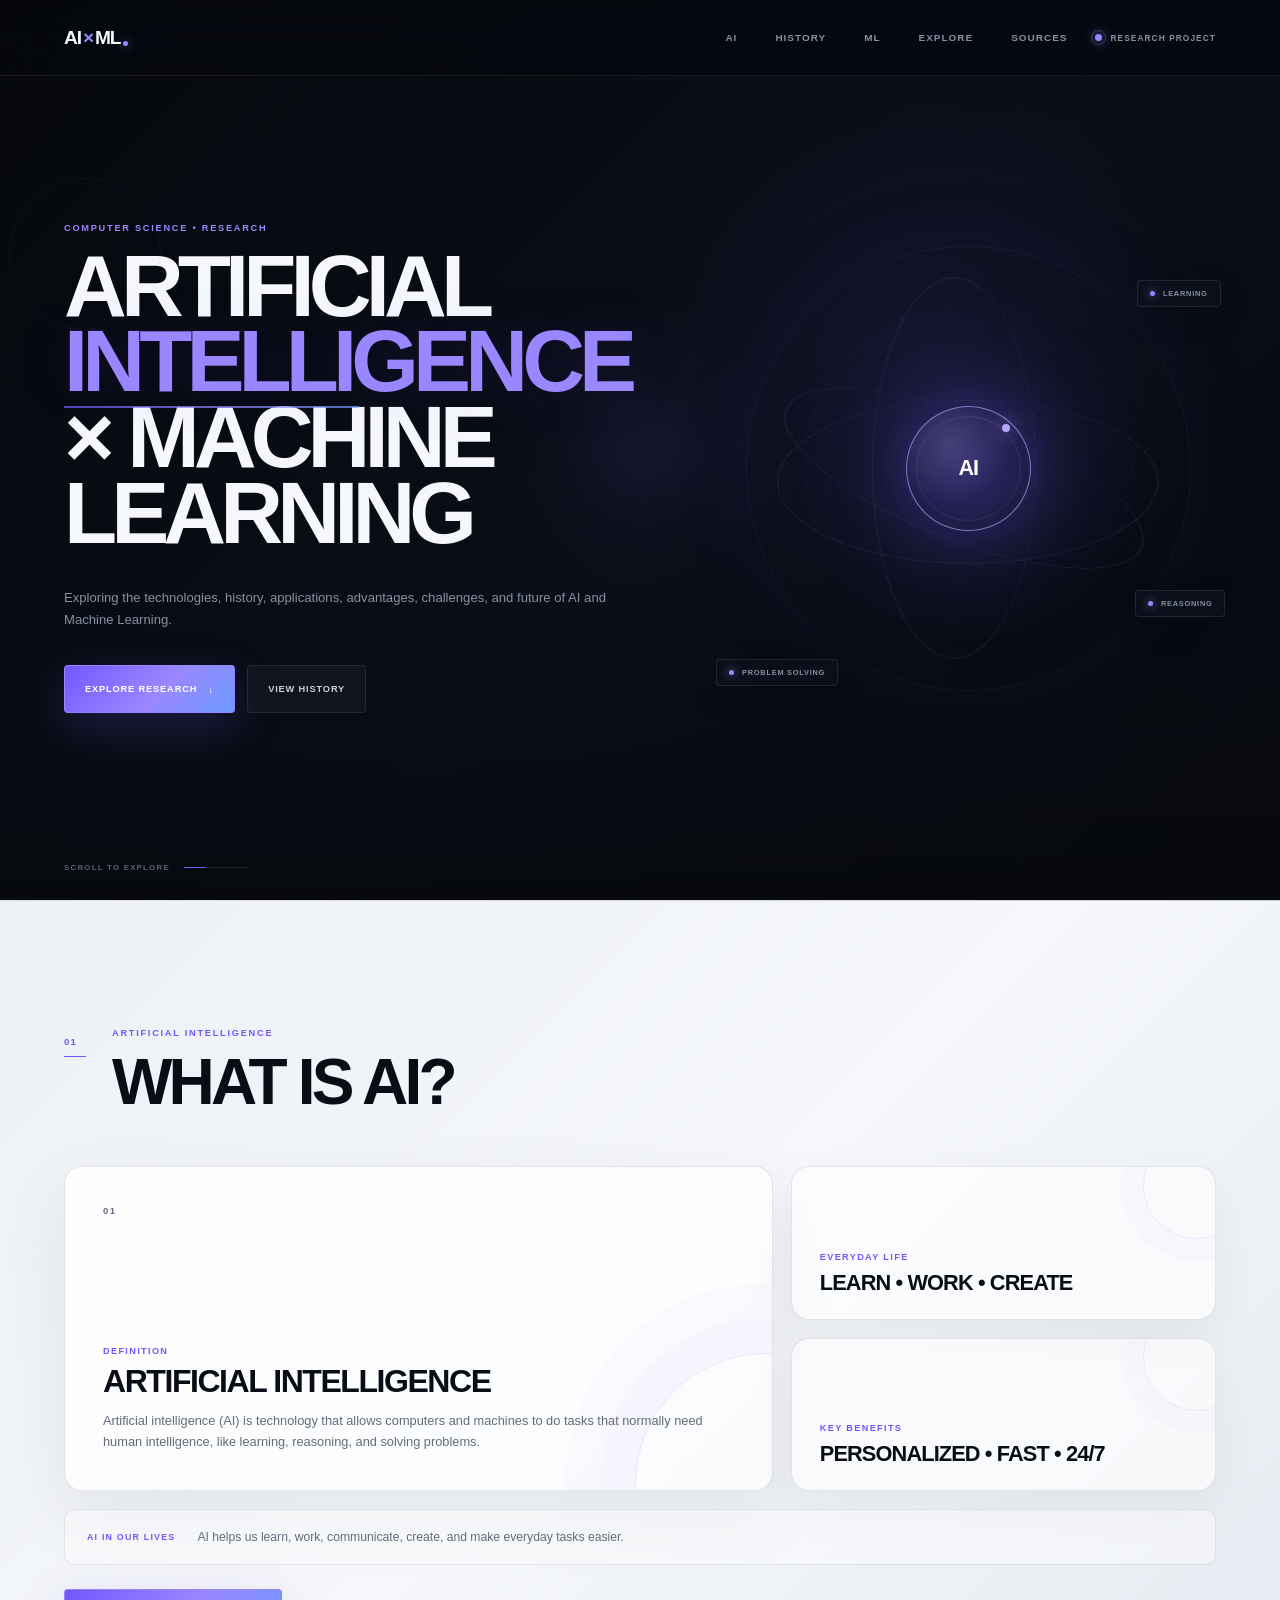
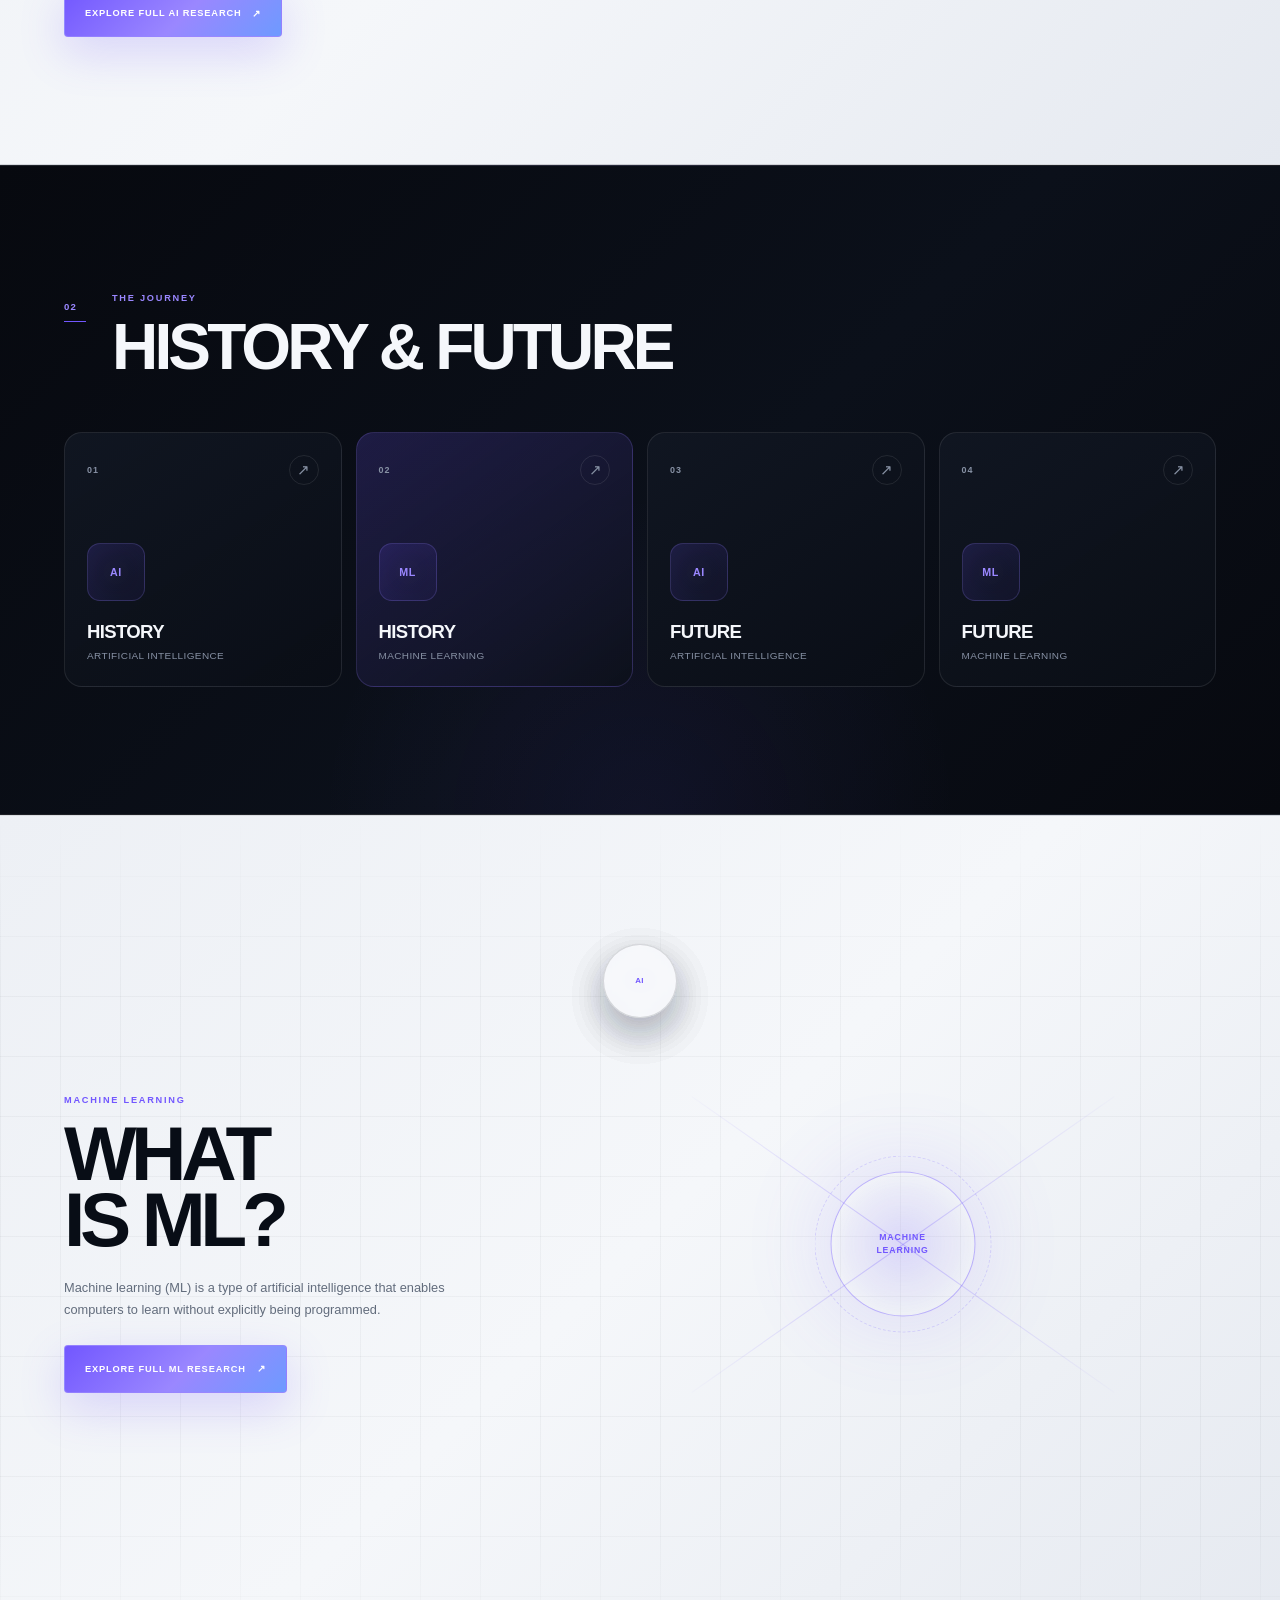
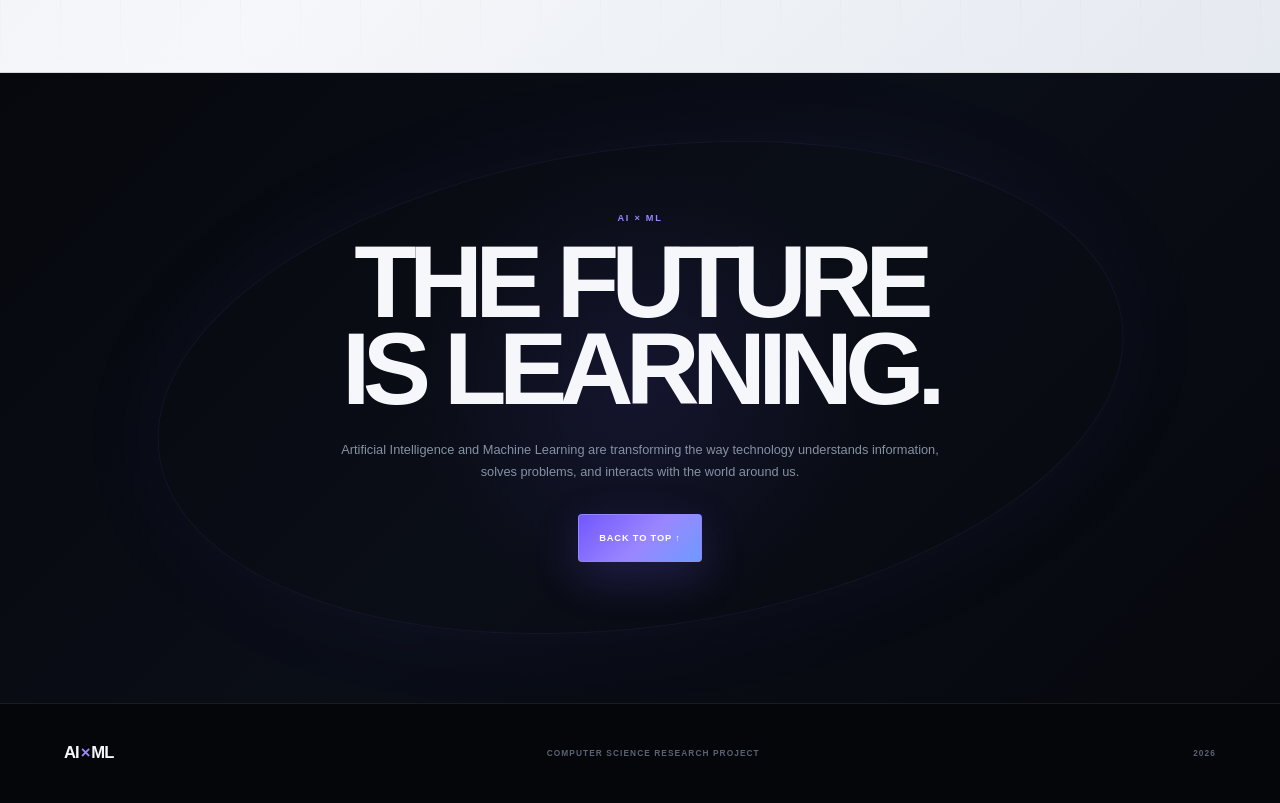
==== commit 4dc1e16a: "Complete AI and ML research website" ====
--- a/index.html
+++ b/index.html
@@ -72,6 +72,10 @@
                 Explore
             </a>
 
+            <a href="sources.html" class="nav-link">
+                Sources
+            </a>
+
         </nav>
 
 
@@ -137,6 +141,14 @@
                 Explore
             </a>
 
+
+            <a
+                href="sources.html"
+                class="mobile-nav-link"
+            >
+                Sources
+            </a>
+
         </div>
 
     </header>
